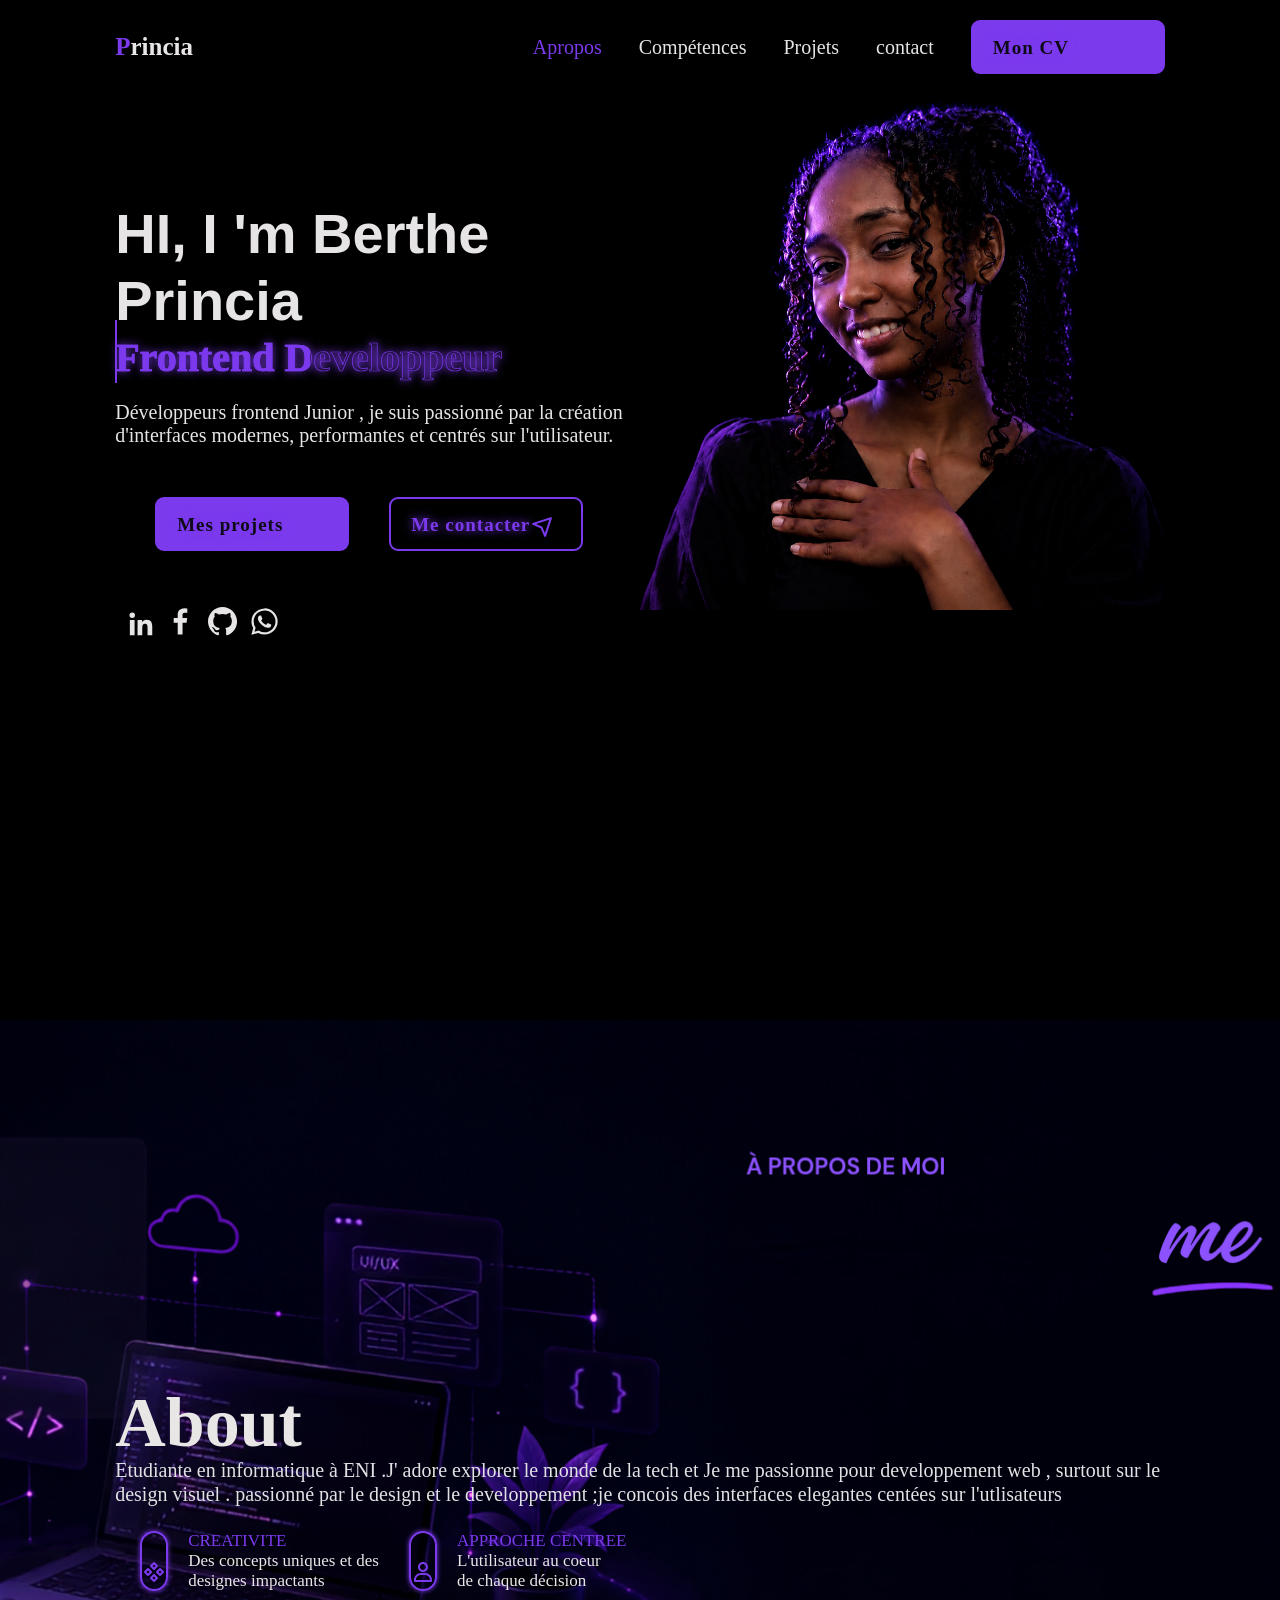
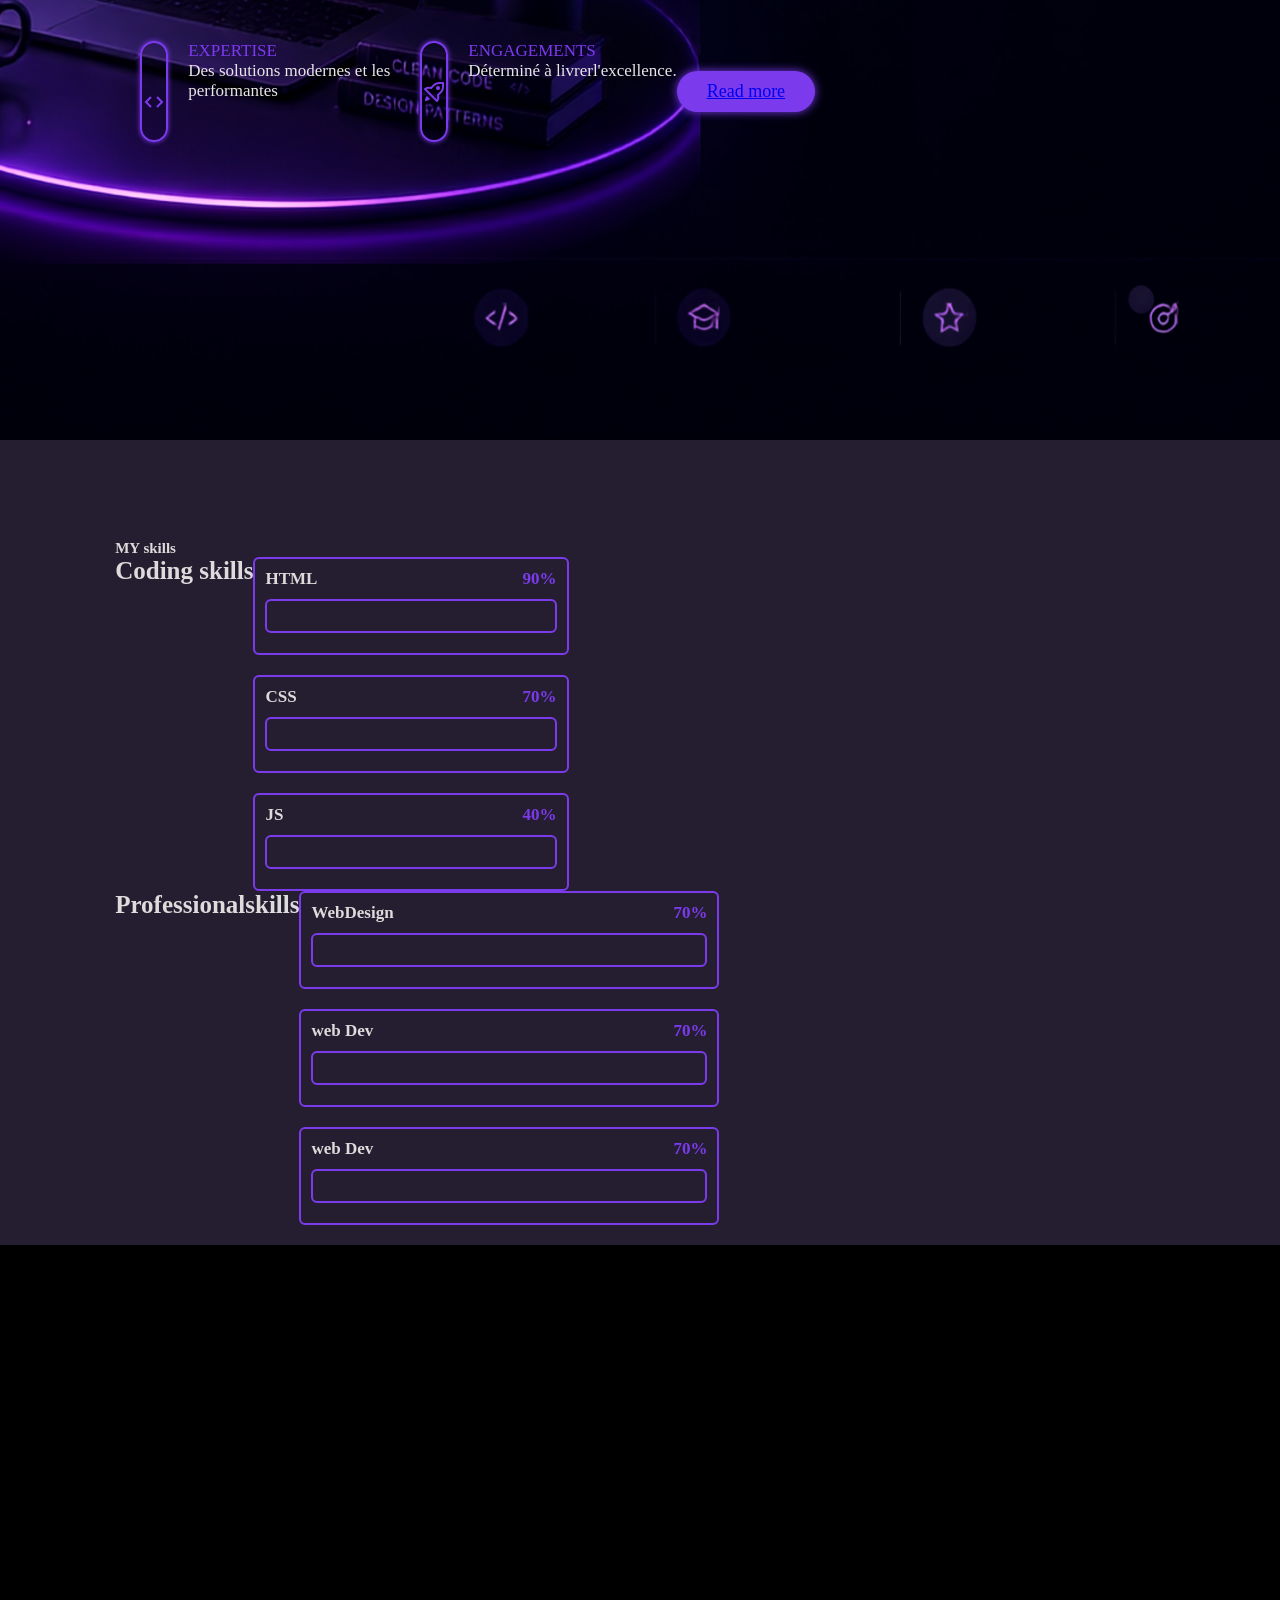
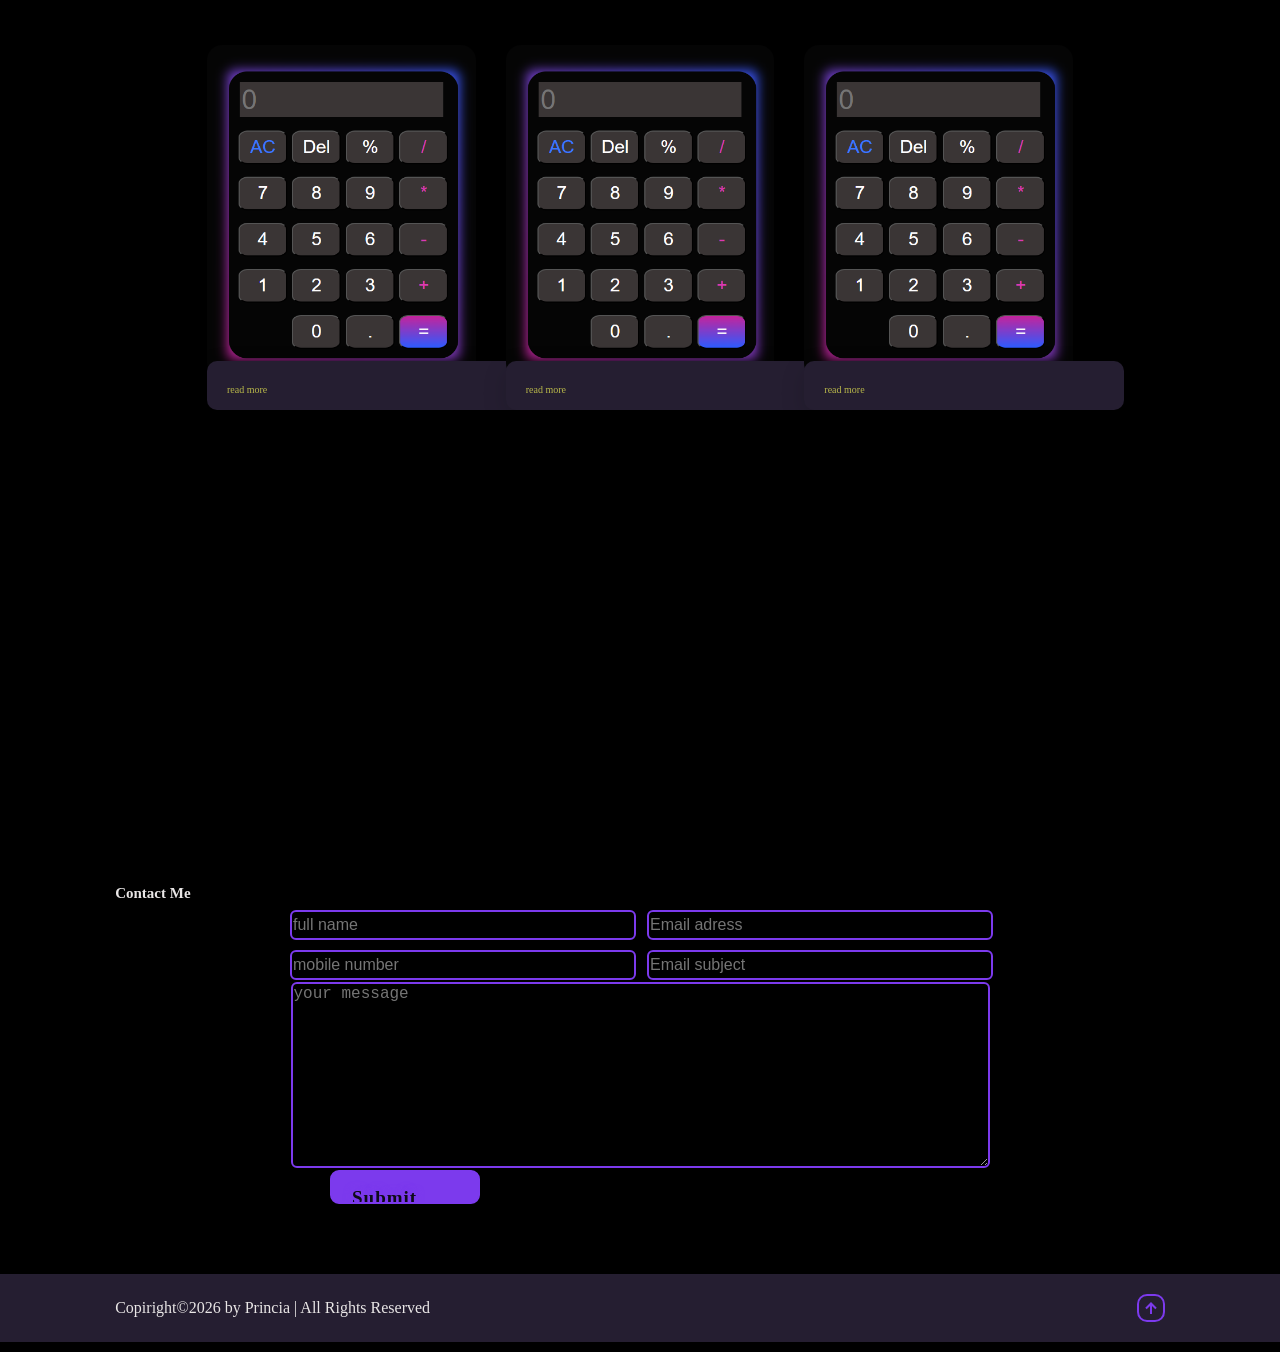
==== index.html @ c492329c "feat: ajout du responsive" ====
<!DOCTYPE html>
<html lang="en">
<head>
    <meta charset="UTF-8">
    <meta name="viewport" content="width=device-width, initial-scale=1.0">
    <link rel="preconnect" href="https://fonts.googleapis.com">
    <link rel="preconnect" href="https://fonts.gstatic.com" crossorigin>
    <link href="https://fonts.googleapis.com/css2?family=Great+Vibes&display=swap" rel="stylesheet">
    <link rel="stylesheet" href="./css/style.css">
    <link rel="stylesheet" href="./css/responsive.css">
    <link rel="stylesheet" href="./css/animations.css">
    <link rel="stylesheet" href=" https://cdn.boxicons.com/3.0.8/svg/<PACK_NAME>/<ICON_NAME_WITH_PREFIX_BX>.svg">
 
    <title>Document</title>
</head>
<body>
   
    <!--header -->
    <header class="header">
       
        <label class="logo"> <span>P</span>rincia </label>
        
        <input type="checkbox" id="menu">
     
        <label for="menu" class="burger">&#9776</label>    
         
    
        <nav class="navbar" >
            <a href="#propos"  class="active">Apropos</a>
            <a href="#competences" > Compétences</a>
            <a href="#projets" >Projets</a>
            <a href="#contact" >contact</a>
             
            <div class="btn-box">
                <a href="#" class="btn" id="boutton"> 
                    
                    <!-- <svg id="icon2"  xmlns="http://www.w3.org/2000/svg" width="24" height="24"  
                 fill="transparent" viewBox="0 0 24 24" >
                Boxicons v3.0.8 https://boxicons.com | License  https://docs.boxicons.com/free-->
                <!-- <path d="M11 3v7H7l5 6 5-6h-4V3z"></path><path d="M19 19H5v-7H3v7c0 1.1.9 2 2 2h14c1.1 0 2-.9 2-2v-7h-2z"></path>
                </svg> --> 
                
                Mon CV</a> 
            </div> 
             

        </nav>
    </header>

    <main>

        <!-- section home -->
        <section class="home" id="home">
            <div class="home-content">
                <h1>HI, I 'm<span> Berthe Princia</span></h1>
                <div class="text-animate">
                    <h3>Frontend Developpeur </h3>
                </div>
                    
                 <!-- Je veux créer des expériences exceptionnels. -->
                  <p>Développeurs frontend Junior , je suis passionné par la création d'interfaces modernes,
                    performantes et centrés sur l'utilisateur.
                </p>
            

                <div class="btn-box">
                    <a href="#" class="btn"> Mes projets 
                        <svg class="icon2" xmlns="http://www.w3.org/2000/svg" width="24" height="24"  
                        fill="#7c3aed" viewBox="0 0 24 24" >
                        <!--Boxicons v3.0.8 https://boxicons.com | License  https://docs.boxicons.com/free-->
                        <path d="M6 13h8.09l-3.3 3.29 1.42 1.42 5.7-5.71-5.7-5.71-1.42 1.42 3.3 3.29H6z"></path>
                        </svg>
                    </a>
                    <a href="#" class="btn">Me contacter
                        <svg  class="icon2" xmlns="http://www.w3.org/2000/svg" width="25" height="25"  
                        fill="#7c3aed" viewBox="0 0 24 24" >
                        <!--Boxicons v3.0.8 https://boxicons.com | License  https://docs.boxicons.com/free-->
                        <path d="m2.6 10.42 7.64 3.34 3.34 7.64c.16.37.52.6.92.6h.05a1 1 0 0 0 .9-.69l5.5-17c.12-.36.02-.75-.24-1.01a.98.98 0 0 0-1.01-.24L2.69 8.55c-.4.13-.67.49-.69.9-.02.42.22.8.6.97m15.85-4.86-4.09 12.63-2.44-5.59c-.1-.23-.28-.41-.52-.52L5.81 9.64l12.63-4.09Z"></path>
                        </svg>
                    </a>

                

                 </div>

                     <div class="icon">
                
                    <svg  class="icon1" xmlns="http://www.w3.org/2000/svg" width="30" height="30"  
                    fill=" rgb(230, 228, 228)" viewBox="0 0 24 24" >
                    <!--Boxicons v3.0.8 https://boxicons.com | License  https://docs.boxicons.com/free-->
                    <path d="M4.983 2.821a2.188 2.188 0 1 0 0 4.376 2.188 2.188 0 1 0 0-4.376M9.237 8.855v12.139h3.769v-6.003c0-1.584.298-3.118 2.262-3.118 1.937 0 1.961 1.811 1.961 3.218v5.904H21v-6.657c0-3.27-.704-5.783-4.526-5.783-1.835 0-3.065 1.007-3.568 1.96h-.051v-1.66zm-6.142 0H6.87v12.139H3.095z"/>
                    </svg>     

                    <svg  class="icon1" xmlns="http://www.w3.org/2000/svg" width="35" height="35"  
                    fill=" rgb(230, 228, 228)" viewBox="0 0 24 24" >
                    <!--Boxicons v3.0.8 https://boxicons.com | License  https://docs.boxicons.com/free-->
                    <path d="M13.397 20.997v-8.196h2.765l.411-3.209h-3.176V7.548c0-.926.258-1.56 1.587-1.56h1.684V3.127A22 22 0 0 0 14.201 3c-2.444 0-4.122 1.492-4.122 4.231v2.355H7.332v3.209h2.753v8.202z"/>
                    </svg>

                    <svg class="icon1" xmlns="http://www.w3.org/2000/svg" width="35" height="35"  
                    fill=" rgb(230, 228, 228)" viewBox="0 0 24 24" >
                    <!--Boxicons v3.0.8 https://boxicons.com | License  https://docs.boxicons.com/free-->
                    <path fill-rule="evenodd" d="M12.026 2c-5.509 0-9.974 4.465-9.974 9.974 0 4.406 2.857 8.145 6.821 9.465.499.09.679-.217.679-.481 0-.237-.008-.865-.011-1.696-2.775.602-3.361-1.338-3.361-1.338-.452-1.152-1.107-1.459-1.107-1.459-.905-.619.069-.605.069-.605 1.002.07 1.527 1.028 1.527 1.028.89 1.524 2.336 1.084 2.902.829.091-.645.351-1.085.635-1.334-2.214-.251-4.542-1.107-4.542-4.93 0-1.087.389-1.979 1.024-2.675-.101-.253-.446-1.268.099-2.64 0 0 .837-.269 2.742 1.021a9.6 9.6 0 0 1 2.496-.336 9.6 9.6 0 0 1 2.496.336c1.906-1.291 2.742-1.021 2.742-1.021.545 1.372.203 2.387.099 2.64.64.696 1.024 1.587 1.024 2.675 0 3.833-2.33 4.675-4.552 4.922.355.308.675.916.675 1.846 0 1.334-.012 2.41-.012 2.737 0 .267.178.577.687.479C19.146 20.115 22 16.379 22 11.974 22 6.465 17.535 2 12.026 2" clip-rule="evenodd"/>
                    </svg>
           
                    <svg class="icon1" xmlns="http://www.w3.org/2000/svg" width="35" height="35"  
                    fill=" rgb(230, 228, 228)" viewBox="0 0 24 24" >
                    <!--Boxicons v3.0.8 https://boxicons.com | License  https://docs.boxicons.com/free-->
                    <path fill-rule="evenodd" d="M18.403 5.633A8.92 8.92 0 0 0 12.053 3c-4.948 0-8.976 4.027-8.978 8.977 0 1.582.413 3.126 1.198 4.488L3 21.116l4.759-1.249a9 9 0 0 0 4.29 1.093h.004c4.947 0 8.975-4.027 8.977-8.977a8.93 8.93 0 0 0-2.627-6.35m-6.35 13.812h-.003a7.45 7.45 0 0 1-3.798-1.041l-.272-.162-2.824.741.753-2.753-.177-.282a7.45 7.45 0 0 1-1.141-3.971c.002-4.114 3.349-7.461 7.465-7.461a7.41 7.41 0 0 1 5.275 2.188 7.42 7.42 0 0 1 2.183 5.279c-.002 4.114-3.349 7.462-7.461 7.462m4.093-5.589c-.225-.113-1.327-.655-1.533-.73s-.354-.112-.504.112-.58.729-.711.879-.262.168-.486.056-.947-.349-1.804-1.113c-.667-.595-1.117-1.329-1.248-1.554s-.014-.346.099-.458c.101-.1.224-.262.336-.393s.149-.224.224-.374.038-.281-.019-.393c-.056-.113-.505-1.217-.692-1.666-.181-.435-.366-.377-.504-.383a10 10 0 0 0-.429-.008.83.83 0 0 0-.599.28c-.206.225-.785.767-.785 1.871s.804 2.171.916 2.321 1.582 2.415 3.832 3.387c.536.231.954.369 1.279.473.537.171 1.026.146 1.413.089.431-.064 1.327-.542 1.514-1.066s.187-.973.131-1.067-.207-.151-.43-.263" clip-rule="evenodd"/>
                    </svg>
                </div>
            </div>
                   

            </div>

            <!-- <div class="stats">
                <div>10+ <span>Projets</span></div> 
                 <div>10+ <span>Clients</span></div>
                 <div>1+ <span>Années</span></div>
                 <div>100% <span>Satisfaction</span></div>       
            </div> -->
            
            <div id="info" >
                <div class="tout">
                    <div class="ercv"></div>
                    <div class="prop">
                        <img  class="hero-image" src="./assets/images/Capture d’écran 2026-07-17 153254.png" alt="">
                    </div>
                    
                </div>
                <div class="ligne"> </div>
                


            </div>

        </div>
           

        
        
        </section >

        <section class="about" id="about">

            <div  class="about-img" >

                <!-- <img  class="about-img1"     src="./assets/images/1785207456688.png" alt=""> -->
            </div>

            <div class="about-content"> 
                <h3>About </h3>
                <p  id="para">Etudiante en informatique  à ENI .J' adore explorer le monde de la tech et
                    Je me passionne pour developpement web , surtout sur le design visuel . passionné par le design
                et le developpement ;je concois des interfaces elegantes centées sur l'utlisateurs</p>
                 
                 
            <div class="about-box">
                <div class="about1"> 
                    <div class=" about-card">
                        
                        <i  id="Icon" class="bx bx-diamonds" style="color:#7c3aed;" ></i>
                        <svg  xmlns="http://www.w3.org/2000/svg" width="24" height="24"  
fill="#7c3aed" viewBox="0 0 24 24" >
<!--Boxicons v3.0.8 https://boxicons.com | License  https://docs.boxicons.com/free -->
<path d="m15.71 5.29-3-3a.996.996 0 0 0-1.41 0l-3 3a.996.996 0 0 0 0 1.41l3 3c.2.2.45.29.71.29s.51-.1.71-.29l3-3a.996.996 0 0 0 0-1.41ZM12 7.58l-1.59-1.59L12 4.4l1.59 1.59zm-.71 6.71-3 3a.996.996 0 0 0 0 1.41l3 3c.2.2.45.29.71.29s.51-.1.71-.29l3-3a.996.996 0 0 0 0-1.41l-3-3a.996.996 0 0 0-1.41 0ZM13.58 18l-1.59 1.59L10.4 18l1.59-1.59zm5.13-9.71a.996.996 0 0 0-1.41 0l-3 3a.996.996 0 0 0 0 1.41l3 3c.2.2.45.29.71.29s.51-.1.71-.29l3-3a.996.996 0 0 0 0-1.41l-3-3ZM18 13.58l-1.59-1.59L18 10.4l1.59 1.59zM6 16c.26 0 .51-.1.71-.29l3-3a.996.996 0 0 0 0-1.41l-3-3a.996.996 0 0 0-1.41 0l-3 3a.996.996 0 0 0 0 1.41l3 3c.2.2.45.29.71.29Zm0-5.59L7.59 12 6 13.59 4.41 12z"></path>
</svg>
                      
                    </div> 
                    
                    <div class="paragraphe"> 
                         <span>CREATIVITE </span>
                    <p>Des concepts uniques et des <br>designes impactants</p>

                    </div>
                   
                </div>
                

                 <div class="about1">
                    <div class=" about-card">
                          <i  id="Icon" class="bx bx-user" style="color:#7c3aed;" ></i>
                        <svg  xmlns="http://www.w3.org/2000/svg" width="24" height="24"  
                        fill="#7c3aed" viewBox="0 0 24 24" >
                        <!--Boxicons v3.0.8 https://boxicons.com | License  https://docs.boxicons.com/free-->
                        <path d="M12 12c2.76 0 5-2.24 5-5s-2.24-5-5-5-5 2.24-5 5 2.24 5 5 5m0-8c1.65 0 3 1.35 3 3s-1.35 3-3 3-3-1.35-3-3 1.35-3 3-3M4 22h16c.55 0 1-.45 1-1v-1c0-3.86-3.14-7-7-7h-4c-3.86 0-7 3.14-7 7v1c0 .55.45 1 1 1m6-7h4c2.76 0 5 2.24 5 5H5c0-2.76 2.24-5 5-5"></path>
                    </svg>
                    </div>

                    <div class="paragraphe"> 
                     <span>APPROCHE CENTREE</span>
                    <p>L'utilisateur au coeur <br> de chaque décision</p>

                   </div>
                </div>
             
            </div>
            

              <div class="about-box">

                <div class=" about1">
                    <div class="about-card">
                        
                        <i id="Icon" class="bx bx-code" style="color:#7c3aed;" ></i>
                        <svg  xmlns="http://www.w3.org/2000/svg" width="24" height="24"  
                        fill="#7c3aed" viewBox="0 0 24 24" >
                        <!--Boxicons v3.0.8 https://boxicons.com | License  https://docs.boxicons.com/free-->
                        <path d="M9.71 16.29 5.41 12l4.3-4.29-1.42-1.42L2.59 12l5.7 5.71zm6 1.42 5.7-5.71-5.7-5.71-1.42 1.42 4.3 4.29-4.3 4.29z"></path>
                        </svg>
                      
                    </div>

                    <div class="paragraphe"> 
                     <span>EXPERTISE</span>
                    <p>Des solutions modernes et les <br> performantes</p>
                    </div> 
                    
                </div>
               
                 <div class=" about1">
                    <div class="about-card">
                        <svg  xmlns="http://www.w3.org/2000/svg" width="24" height="24"  
                        fill="#7c3aed" viewBox="0 0 24 24" >
                        <!--Boxicons v3.0.8 https://boxicons.com | License  https://docs.boxicons.com/free-->
                        <path d="M14.59 6.59c-.78.78-.78 2.05 0 2.83s2.05.78 2.83 0 .78-2.05 0-2.83-2.05-.78-2.83 0M5 16c-2 1-2 5-2 5s3 0 5-2z"></path><path d="M21 2h-3.69c-2.4 0-4.66.94-6.36 2.64L8.69 6.9a8.4 8.4 0 0 0-6.24 1.27c-.25.17-.41.44-.44.73s.08.59.29.81l12 12c.2.2.45.29.71.29s.51-.1.71-.29c1.9-1.9 1.6-5.08 1.38-6.38l2.28-2.28c1.7-1.7 2.64-3.96 2.64-6.36V3c0-.55-.45-1-1-1Zm-1 4.69c0 1.87-.73 3.63-2.05 4.95l-2.66 2.66c-.25.25-.35.61-.26.95.19.79.45 2.78-.17 4.2L4.65 9.24c2.11-.89 3.94-.32 4.03-.29.36.12.76.03 1.02-.24l2.66-2.66A6.96 6.96 0 0 1 17.31 4H20z"></path>
                        </svg> 
                       
                    </div>
                    

                
                    <div class="paragraphe"> 
                     <span>ENGAGEMENTS</span>
                    <p>Déterminé à livrerl'excellence.</p>
                    </div> 

                    <a href="#" class="butn">Read more</a>

                </div>

                
              </div>
               

            <!-- </div>
               
            </div> -->

        </section> 



<!-- 
        <section class="projets" id="projets">
            <h2 class="heading">Projets  </h2>


            <div class="projets-box">
                <div class="projet-card">  
                    <img src="./assets/images/Capture d’écran 2026-07-11 193227.png" alt="">
                    <h3> projets</h3>
                    <p>lhg</p> 
                </div>
                

            

              
                <div class="projet-card">
                     <img src="" alt="">
                <h3> projets</h3>
                <p>lhg</p>


                </div>
               
            

              
                <div class="projet-card">
                     <img src="" alt="">
                <h3> projets</h3>
                <p>lhg</p>
                </div>
                -->

            
            <!-- </div>

        </section> -->

        <section class="skills" id="skills">
            <h2 class="heading">MY <span>skills</span></h2>

            <div class="skills-row">

                <div class="skills-column">
                    <h3 class="title">Coding skills </h3>

                    <div class="skills-box">
                        <div class="skills-content">

                            <div class="progress">
                                <h3>HTML <span>90%</span></h3>
                                <div class="bar"><span></span></div>
                            </div>

                             <div class="progress">
                                <h3>CSS <span>70%</span></h3>
                                <div class="bar"><span></span></div>
                            </div>

                             <div class="progress">
                                <h3>JS <span>40%</span></h3>
                                <div class="bar"><span></span></div>
                            </div>
                        </div>
                </div>

                <div class="skills-column">
                    <h3 class="title">Professional <span> skills</span> </h3>

                    <div class="skills-box">
                        <div class="skills-content">                                          

                            <div class="progress">
                                <h3>WebDesign  <span>70%</span></h3>
                                <div class="bar"><span></span></div>
                            </div>

                             <div class="progress">
                                <h3>web Dev<span>70%</span></h3>
                                <div class="bar"><span></span></div>
                            </div>

                            <div class="progress">
                                <h3>web Dev<span>70%</span></h3>
                                <div class="bar"><span></span></div>
                            </div>
                             

                        </div> 

                    </div>
                </div>

            </div>

        </section>

        <section class="projets">
            <div class="container">
                <div class="card__container">
                    <article class="card__article">
                        <img src="assets/images/Capture d’écran 2026-07-11 193227.png" alt="" class="card__img">

                        <div class="card__data">
                            <span class="card__description"></span>
                                <h2 class="card__title"></h2>
                                <a href="#" class="card__button">read more</a>
                            

                        </div>
                    </article>
                     <article class="card__article">
                        <img src="assets/images/Capture d’écran 2026-07-11 193227.png" alt="" class="card__img">

                        <div class="card__data">
                            <span class="card__description"> </span>
                                <h2 class="card__title"></h2>
                                <a href="#" class="card__button">read more</a>
                           

                        </div>
                    </article>

                     <article class="card__article">
                        <img src="assets/images/Capture d’écran 2026-07-11 193227.png" alt="" class="card__img">

                        <div class="card__data">
                            <span class="card__description"> </span>
                                <h2 class="card__title"></h2>
                                <a href="#" class="card__button">read more</a>
                           

                        </div>
                    </article>
                </div>
            </div>  





        </section>

        <section class="contact" id="contact">
            <h2 class="heading">Contact <span>Me</span> </h2>
            <form action="#">
                <div class="input-box">

                    <div class="input-field">
                        <input type="text" placeholder="full name" required>
                        <span class="focus"></span>

                    </div>

                
                    <div class="input-field">
                         <label for="">
                            <input type="text" placeholder="Email adress" required>
                        <span class="focus"></span>

                         </label>
                        
                    </div>

                </div>

                <div class="input-box">

                    <div class="input-field">
                        <label for="">
                        <input type="number" placeholder="mobile number" required>
                        <span class="focus"></span>
                        </label>
                        

                    </div>

                

                   <div class="input-field">
                        <label for="">
                        <input type="text" placeholder="Email subject" required>
                        <span class="focus"></span>

                        </label>
                       
                    </div>

                </div>

                <div class="textarea-field">
                    <label for="">
                    <textarea name="" id="" cols="30"  rows="10" placeholder="your message" required></textarea>
                    <span class="focus"></span>
                    </label>
                   
                </div>

                <div class="btn-box">
                    <button class="btn">Submit</button>

                </div>
                
            </form>

        </section>

    </main>

    <footer class="footer">

        <div class="footer-text">
            <!-- <p class="copyright"> -->
            <p> Copiright&copy;2026 by Princia | All Rights Reserved</p>
        <!-- </p> -->
        </div>

        <div class="footer-iconTop">
           <a href="#">
            <svg class="icon4" xmlns="http://www.w3.org/2000/svg" width="24" height="24"  
            fill="#7c3aed" viewBox="0 0 24 24" >
            <!--Boxicons v3.0.8 https://boxicons.com | License  https://docs.boxicons.com/free-->
            <path d="M13 18V9.91l3.29 3.3 1.42-1.42L12 6.09l-5.71 5.7 1.42 1.42L11 9.91V18z"></path>
            </svg>
           </a> 
        </div>
        
    </footer>




</body>
</html>
---- css/style.css ----
*{
    padding: 0;
    margin: 0;
    /* sans la largeur / hauteur ne s'applique qu' au contenu */
    /* box-sizing: border-box; */
    /* défilement animé en douceur */
    /* scroll-behavior: smooth; */

}


html{
    font-size: 62.5%;
    /* si le contenu dépasse du conteneur elle le coupe */
    /* overflow: hidden; */
}

body{
    margin: 0;
       /* width: 100vh; */
    height: 100vh;
    background:#000000;
    color: rgb(233, 230, 230);
    scroll-behavior: smooth;
    box-sizing: border-box;
       
}

/* barre de navigation*/
.header{
    position: fixed;
    top: 0;
    left: 0;
    width: 100%;
    padding: 2rem 9%;
    font-family: "inter";
    background: transparent;
    backdrop-filter: blur(15px); 
    display: flex;
    justify-content: space-between;
    box-sizing: border-box;
    align-items: center;
    z-index: 100;
}

.logo{
    font-size:  2.5rem;
    color: rgb(233, 230, 230);
    font-weight: 600;
    text-decoration: none;
}

 .logo span{
    color: #7c3aed;
    /* font-size: 600; */
}

.navbar{
    position: static;
    display: inline-flex;
    gap: 2px;
    align-items: center;
   
}


.navbar a{
    /* position: fixed; */
    /* top: 0; 
     right: 0; */
      width: 100%;
    color: rgb(230, 228, 228);
    font-weight: 100;
    font-size: 20px;
    margin-left: 3.5rem;
    text-decoration: none;
  
}

.navbar a:hover,
.navbar a.active{
    color: #7c3aed;
}

/* active{
    left:0;
    Transition-delay:0s;
} */

/* .navbar a:hover{
            background: transparent;
            color: #1a5276;
            border-left-color: #2980b9;
             border-bottom: 2px solid #7c3aed ;
        } */

/* .navbar a:hover {
     background: rgba(243, 156, 18, 0.2);
     border-left-color: #f39c12;
} */

/* .navbar a:hover{
    color: #7c3aed ;
 padding-bottom: 2px;
    border-bottom: 2px solid #7c3aed ;

} */



#menu,.burger{
    display:none ;
    
}

.burger{
    display: none;
}

.btn{
    border: none;
    padding: 15px 20px;
    margin-left: 40px;
    background: #7c3aed;
    border-radius: .8rem;
    border: .2rem solid #7c3aed;
    text-shadow: 0 0 10px #7c3aed;
}


.btn:hover{
    transform: translate(-2px);
}

/* hero-section */

section{
    min-height: 100vh;
    padding:10rem 9% 2rem ;

}

.home{
    display:flex;
    align-content: center;
    padding: 0 10;
    

}

.home-content{
    max-width: 50%;
    margin-top: 10rem;
   color: rgb(230, 228, 228);
    /* text-align: center; */
}

.home-content h1{
    font-size: 5.6rem;
    font-weight: 700;
    line-height: 1.2;
    font-family: "space Grotrsek",sans-serif;
}

 .text-content .text-animate{
    position: relative;
    width: 32.5rem;


}

.home-content .text-animate h3{
    font-size:  4rem;
    font-weight: 700;
    color: transparent;
     text-shadow: 0 0 10px #7c3aed;
     font-family: "inter";
     /* lettre en contour */
    -webkit-text-stroke: .7px #7c3aed;
    background-image: linear-gradient(#7c3aed, #7c3aed);
    background-repeat: no-repeat;
    /* remplissage coloré au lieu d'un fond */
    -webkit-background-clip: text;
    /* point du départ du dégradé à l' intérieur du text */
    background-position:  -33rem 0 ;
    animation: homeBgText 6s linear infinite ;
    animation-delay: 2s;

}

.home-content .text-animate h3::before{
    content: ''; 
    position: absolute;
    top:0 ;
    left: 0;
    width: 0;
    height: 100%;
    margin-top: 25%;
    margin-left:9% ;
    height: 7%;
    border-right: 2px solid #7c3aed;
    z-index: -1;
    animation: CursorText 6s linear infinite ;
    animation-delay: 3s;

}




.home-content p{
    font-size: 2rem;
    margin: 2rem 0 5rem;
      font-family: "inter";
    /* font-size:  2rem; */

}

.btn-box{
    position: relative;
    display: flex;
    /* justify-content: space-between; */
    /* width: rem;
    height: 4rem; */
    text-align: center;

}

.btn-box .btn{
    position: relative;
    display: inline-flex;
    /* justify-content: center; */
    /* justify-content: space-between;  */
    /* align-items: center; */
    width: 15rem;
    height: 2rem;
    background: #7c3aed ;
    text-shadow: 0 0 10px #7c3aed;
    border-radius: .9rem;
    border: .2rem solid #7c3aed  ;
    font-size: 1.9rem;
    text-decoration: none;
    font-weight: 600;
    font-family: "inter";
    letter-spacing: .1rem;
    color: #0e0b18 ;
    z-index: 1;
    overflow: hidden;
    transition: .5s;
}

.btn-box .btn:nth-child(2){
    background: transparent;
    color:#7c3aed ;
}


.btn-box .btn:nth-child(2):hover{
    color: #0e0b18;

}



.btn-box .btn:nth-child(2)::before{
    background: #7c3aed ;

}

.btn-box .btn::before{
    content: '';
    position: absolute;
    top: 0;
    left: 0;
    width: 0;
    height: 100%;
    background: #0e0b18;
    z-index: -1;
    transition: .5s;

}

.btn-box .btn:hover::before{
width: 100%;

}

.btn-box .btn:hover{
    color: #7c3aed ;
}

.icon{
    display: flex;
    gap: 7px;
    align-items: end;
    margin-top: 10%;
    margin-left: 2%;
    /* transition: 2s;
    */
}

/* .icon1{
    color: #dedce0;
} */

.icon1:hover{
    fill: #7c3aed ;
}




#icon-contact{
    align-items: end;
}


/* .stats {
    background: #7c3aed;
    display: flex;
    border-radius: 30%;
    padding: 10%;
} */

img{
    position: relative;
    top: 0;
    /* bottom: 0; */
    right: 0;
    
    width: 100%;
    /* background: black;  */
    /* border: 2px solid red; */
    /* height: 90%; */
    display: flex;
    justify-content: flex-end;
    align-items: top ;
     max-width:100% ;
   /* padding-top: 0%; */
    height: 98%;
    /* margin-bottom: 0rem; */
    margin-top: 0rem;
    
}
img:hover{
    background: #b9b84a;
}


/* A PROPOS */

.about{
    /* display: flex;
    justify-content: center;
    align-items: center; */
    display: flex;
    justify-content: center;
    align-items: center;
    background-image: url(../assets/images/IMG_20260728_140224.png);
    /* max-height: 50vh; */
    /* padding: 12rem 15%; */
    background-position:top center ;
    background-size: cover;
    background-repeat: no-repeat;
    /* flex-direction: row; */
    /* text-align: left; */
    /* height: 50%; */
   
}

.about-content{
    flex: 1;
    /* display: inline-flex;
    justify-content: column;
    gap:1.5; */
    

}

.about-content h3{
    font-size: 8rem;
    font-weight: 700;
    margin-top: 1.5rem;
    line-height: 1;
    font-size: 7rem;
    text-align: left;
}

/* .about-img{
    order: 2;
} */

/* .about-img .about-img1{
 display: inline-flex;
    align-self: flex-start;
    align-items: flex-start; 
     position: absolute;
    bottom: 0; 
   
     width: 58vw;
    height: 28vw;
    margin-bottom: 1rem;
    border-radius: 50%;
    box-shadow: 0 0 25px  #7c3aed ;
    transition: 0.3s ease-in-out;
} */

/* .about-img .about-img1:hover{
    box-shadow: 0 0 25px #7c3aed    ,
                0 0 50px #7c3aed ,
                0 0 100px #7c3aed ;
} */


 #para{
    font-size:2rem  ;
    font-weight: 500;
    line-height: 1.2;
    color: rgb(224, 226, 228);


}

.about-content   span{
    color: #7c3aed;
}

.about-content .butn{
    margin: 3rem 0;
    display: inline-block;
    padding: 1rem 3rem;
    background-color: #7c3aed;
    font-size: 1.8rem;
    border-radius: 3rem;
    box-shadow: 0 0 10px #7c3aed;

}

::-webkit-scrollbar{
    width: 20px;

}

::-webkit-scrollbar-thumb{
    background-color: #7c3aed;

}


/* 
::-webkit-scrollbar-track{
    background-color: #000000;
} */




/* .projets{
    background-color: #423e49;
      display: flex;
    justify-content: center;
    align-items: center;
    gap:4rem ;
    background: #000000;
    max-height: 50vh;
    padding: 12rem 15%;
} */

.about-box{
    /* display: grid;
    grid-template-columns: repeat(aut-fit, minmax(350px,1fr)); */
    display:inline-flex ;
    /* gap: 2px; */
    margin: 2.5rem;
    /* place-items: center; */
    gap: 3rem;
    /* row-gap: 5rem; */
}

.about-card{
    display: flex;
    flex-direction: column;
    align-items: center;
    justify-content: center;
    text-align: center;
    
    /* background-color: #121016; */
    border: 2px solid #7c3aed;
    border-radius: 20em;
    gap: 2rem;
    /* padding: 2rem 2rem; */
    /* overflow: hidden; */
    cursor: pointer;
    box-shadow: 0 0 5px #7c3aed;
    transition: 0.3s ease;

}

.about1{
    display: inline-flex;
}

.paragraphe{
    display: inline-block;
    gap: 2rem;
    margin-left: 20px;
     
     font-size: 17px;
}

#Icon{
    color: #7c3aed;
    width: 10%;
    height: 2%;
    border-radius: 20px;
}


.about-card:hover{
 /* box-shadow: 0 0 25px #7c3aed; */
            /* 0 0 50px #7c3aed ; */
transform: scale(1.05);
}

.projets-card img{
    max-width: 300px;
}




/* Compétences */

.projets{
    background-color: #423e49;
      display: flex;
    justify-content: center;
    align-items: center;
    gap:4rem ;
    background: #000000;
    max-height: 50vh;
    padding: 12rem 15%;
}

.projets-box{
    /* display: grid;
    grid-template-columns: repeat(aut-fit, minmax(350px,1fr)); */
    display: flex;
    /* gap: 2px; */

    place-items: center;
    gap: 3rem;
    row-gap: 5rem;
}

.projet-card{
    display: flex;
    flex-direction: column;
    align-items: center;
    justify-content: center;
    text-align: center;
    background-color: #121016;
    border: 2px solid #7c3aed;
    border-radius: 3rem;
    gap: 2rem;
    padding: 5rem 2rem;
    overflow: hidden;
    cursor: pointer;
    box-shadow: 0 0 5px #7c3aed;
    transition: 0.3s ease;

}

.projet-card:hover{
 /* box-shadow: 0 0 25px #7c3aed; */
            /* 0 0 50px #7c3aed ; */
transform: scale(1.05);
}

/* .projets-card img{
    max-width: 3px;
} */

/* MY SKILLS */
.skills{
   color:rgb(221, 219, 219); 
   min-height:  auto;
  
   /* padding-bottom: 7rem; */
   background: #251e31;



}

.skills .skills-row{
    display: block ;

    /* gap: 7rem; */
    /* margin: 2rem; */
  
     /* flex-wrap: nowrap; */
    /* flex-direction: row; */
    /* align-content: center;
    justify-content: center; */
    

}   

.skills-row .skills-column{
    /* flex: 1 1 40rem; */
    display: inline-flex ;
    flex-wrap: wrap;
    flex-direction: row;
    /* align-content: center; */
    /* justify-content: center; */

}

.skills-column.skills-box{
    display: flex;
    gap: 1;
      flex-wrap:nowrap ;
      flex-direction: row;
}


.skills-column .title{
    font-size: 2.5rem;
    margin: 0 0 1.5rem;
    display: flex;
}

.skills-content{
    /* position: relative; */
    display: flex;
    gap: 2rem;
    flex-wrap:wrap;
     /* border: .2rem solid #7c3aed;  */
     border-radius: .6rem;
    padding: .5rem 1.5 rem;
    /* z-index: 1; */
    /* overflow: hidden; */
    
}  

/* .skills-box .skills-content::before{
    content: '';
    position: absolute;
    top: 0;
    width: 0;
    height: 100%;
    background: #322442;
    z-index: -1;
    transition: .5s;
} */

/* .skills-box .skills-content:hover{
    transform: translateY(-7rem);
} */
/* span{
    color: #7c3aed;
} */

.skills-content .progress{
    padding: 1rem 10px;
     position: relative;
    border: .2rem solid #7c3aed;
    border-radius: .6rem;
    width: 100%;
    /* padding: .5rem 1.5 rem; */
    /* margin: 1rem ; */
    z-index: 1;
    overflow: hidden;

}

.skills-content .progress h3{
    font-size: 1.7rem;
    display: flex;
    justify-content: space-between;
}

.skills-content .progress h3 span{
    color: #7c3aed;
}

.skills-content .progress .bar{
    height: 2rem;
    border-radius: .6rem;
    border: .2rem solid #7c3aed;
    padding: .5rem;
    margin: 1rem 0;
    
    
}

.skills-content .progress .bar span{
    display: block;
    height: 40vh;
    border-radius: .3rem;
    background: transparent;
}


/* 
pour hover des span */
/* html */
.skills-column:nth-child(1) .skills-content .progress:nth-child(1) .bar span{
    width: 90%;
   

}

.skills-column:nth-child(1) .skills-content .progress:nth-child(1) .bar span::before{
     content: '';
    position: absolute;
    top: 45px;
    width: 0;
    height: 2.5rem;
    background: #7c3aed;
    z-index:-1;
    transition: .9s;
}

.skills-column:nth-child(1) .skills-content .progress:nth-child(1) .bar span:hover::before{
    width: 90%;
}





/* CSS */

.skills-column:nth-child(1) .skills-content .progress:nth-child(2) .bar span{
    width: 70%;
    

}

.skills-column:nth-child(1) .skills-content .progress:nth-child(2) .bar span::before{
     content: '';
    position: absolute;
    top: 45px;
    width: 0;
    height: 2.5rem;
    background: #7c3aed;
    z-index:-1;
    transition: .9s;
}

.skills-column:nth-child(1) .skills-content .progress:nth-child(2) .bar span:hover::before{
    width: 70%;
}

/* JS */

.skills-column:nth-child(1) .skills-content .progress:nth-child(3) .bar span{
    width: 40%;
    

}

.skills-column:nth-child(1) .skills-content .progress:nth-child(3) .bar span::before{
     content: '';
    position: absolute;
    top: 45px;
    width: 0;
    height: 2.5rem;
    background: #7c3aed;
    z-index:-1;
    transition: .9s;
}

.skills-column:nth-child(1) .skills-content .progress:nth-child(3) .bar span:hover::before{
    width: 40%;
}


/* web design  */
.skills-column:nth-child(2) .skills-content .progress:nth-child(1) .bar span{
    width: 70%;
    
}

.skills-column:nth-child(2) .skills-content .progress:nth-child(1) .bar span::before{
     content: '';
    position: absolute;
    top: 45px;
    width: 0;
    height: 2.5rem;
    background: #7c3aed;
    z-index:-1;
    transition: .9s;
}

.skills-column:nth-child(2) .skills-content .progress:nth-child(1) .bar span:hover::before{
    width: 70%;
}

/* web developpement */

.skills-column:nth-child(2) .skills-content .progress:nth-child(2) .bar span{
    width: 40%;
    

}

.skills-column:nth-child(2) .skills-content .progress:nth-child(2) .bar span::before{
     content: '';
    position: absolute;
    top: 45px;
    width: 0;
    height: 2.5rem;
    background: #7c3aed;
    z-index:-1;
    transition: .9s;
}

.skills-column:nth-child(2) .skills-content .progress:nth-child(2) .bar span:hover::before{
    width: 40%;
}



/* projets */
.container{
    display: grid;
    place-items: center;
    margin-inline:1.5rem ;
    padding-block: 5rem;

}

.card__container{
    /* display: grid;


    row-gap: 3.5rem; */

    display: flex;
    gap: 3rem;
}

.card__article{
    position: relative;
    /* overflow: hidden; */

}
.card__img{
    width:328px;
    border-radius: 1.5rem;
}

.card__data{
    width: 280px;
    background-color: #251e31;
    padding: 1.5rem 2rem;
    box-shadow: 0 8px 24px hsl(0,0%, 0%,.15);
    border-radius: 1rem;
    position: absolute;
    bottom: -2rem;
    left: 0;
    right: 0;
    margin-inline:auto ;
    /* opacity: 0; */
    transition: opacity 1s 1s;
}

.card__dascription{
    display: block;
    /* font-size: 400; */
    margin-bottom: .25rem;
}

.card__title{
    /* font-size: 500; */
    font-weight: 500;
    color: #dedce0;
    margin-bottom: .75rem;
}

.card__button{
    text-decoration: none;
    /* font-size: ; */
    font-weight: 500;
    color: #b9b84a;
}

.card__button:hover{
    text-decoration: underline;
}

.card__article:hover.card__data{
    animation: show-data 1s forwards;
    opacity: 1;
    transition: opacity  .3s;
}


.card__article:hover{ 
    animation:remove-overflow 2s  forwards;
}


.card__article:not(:hover){
    animation:show-overflow 2s  forwards;
}

.card__article:not(:hover) .card__data{
    animation:remove-overflow 2s  forwards;
}



.contact{
    min-height: auto;
    padding-bottom: 7rem;

}

.contact form{
    max-width: 70rem;
    margin: 0 auto;
    text-align: center;
}

 .contact form .input-box{
    position: relative;
    display: flex;
    justify-content: space-between;
    flex-wrap: wrap;
    /* margin: 3%; */
 }

.contact form .input-box .input-field{
    position: relative;
    width: 49%;
    margin: .8rem 0 ;
}


.contact form .input-box .input-field input,
.contact form .textarea-field textarea{
    width: 99%;
    height: 100%;
 
        padding: .1rem;
        font-size: 1.6rem;
        color: #dedce0;
        background: transparent;
        border-radius: .6rem;
        border: .2rem solid #7c3aed;                                         


}

/* .input-box{
   padding: .8rem;
   margin: 3rem;

} */


.footer{
    display: flex;
    justify-content: space-between;
    align-items: center;
    flex-wrap: wrap;
    padding: 2rem 9%;
    background-color: #251e31;

}


.footer-text p{
    font-size: 1.6rem;
}

.footer-iconTop a{
    position: relative;
    display: inline-flex;
    justify-content: center;
    align-items: center;
    /* padding: .2rem; */
    background: transparent;
    border: .2rem solid #7c3aed;
    border-radius: 10px;
    text-shadow: 0 0 10px #7c3aed;
     z-index:1;
     overflow: hidden;
}

/* .footer-iconTop a::before{
    content: '';
    position: absolute;
    top: 0;
    left: 0;
    width: 0;
    height: 2.5rem;
    background: #7c3aed;
    z-index:-1;
    transition: .9s;
}


.footer-iconTop a:hover::before{
    width: 100%;
    /* background-color: transparent; */
    /* fill: #251e31;
}

.footer-iconTop a .icon4{
    font-size: 2.4rem;
    color: #b9b84a;
    transition: 2s;
}

.footer-iconTop a:hover .icon4{
    color: transparent;
} */ 


/* .footer .social-icons{
    text-align: center;
}

.footer ul{
     text-align: center;
     font-size: 1.8rem;

}

.footer ul li{
    display: inline-block;
    margin-left: 20px;
} */
---- css/responsive.css ----
@media(max-width:768px){
    .burger{
      display: block;
      color: white;
      cursor: pointer;
      font-size: 3rem;  
      position: absolute;
      top: 0;
      right: 0;
      margin-right: 20px;
    }

    /* .header.burger ::before{
        position: absolute;
        content: "burger";
        font-family: "Matérial Icon";

    } */
    
    .logo{
        position: absolute;
      top: 0;
      left: 0;
      margin: 10px;
    }

    /* .burger::before{
        font-family: "Material Icons";
    } */

    /* .header .navbar{
         background:white;
        backdrop-filter: blur(15px);
        
    } */

  

    .navbar {
        /* position: fixed;
        /* top: 100%; */
        /* left: 0;  */
        /* right: 0; */
        width: 100%;
        flex-direction: column;
        padding: 30px;
        /* align-items: center;
        gap:1rem;  */
        max-height: 0;
        overflow: hidden;
        transition: 0.25s;
         /* max-height: 0;
        padding: 0;  */
        display: none;
        /* backdrop-filter: blur(24px);
        transition: 2s; */
     
    }

    .navbar .item{
         display: block;
         width: 100%;
         padding: 15px;
         border-radius: 0;
         border-top: 0.5mm solid #7c3aed  ;
         /* border-width: 0.5 solid #7c3aed; */
 /* background: rgb(206, 148, 42); */
    }
    


    #menu:checked ~.navbar{
        display: flex;
        background: transparent;
        max-height: 500px;
    }

    /* #menu:checked ~.burger{
        content: "close";
    } */

    /* #menu:checked ~.navbar::before{
        top:0 ;
        transform: rotate(45deg);
    }

    #menu:checked ~.navbar::after{
        top:0 ;
        transform: rotate(-45deg);
    } */


    .home-content{
    max-width: 50%;
    margin-top: 0;
    z-index: 1;
    /* padding-top: 0; */
   
    /* text-align: center; */
}

    img{
    top: 0;
    right: 0;
    z-index: -1;
     /* width: 80%; */
      margin-top: -190px;
     filter: blur(.1px);
      display: inline-flex;
    /* align-self: flex-start;
    align-items: flex-start;  */
     /* position: absolute; */
    /* bottom: 0;  */
   
     width: 50vw;
    height: 40vw;
    /* margin-bottom: 1rem; */
    border-radius: 50%;
    box-shadow: 0 0 25px  #7c3aed ;
    transition: 0.3s ease-in-out;



   } 

   .home-content h1{
    font-size: 4rem;
    font-weight: 700;
    line-height: 1.3;
    font-family: Arial, Helvetica, sans-serif;
}

.home-content .text-animate h3{
    font-size:  5rem;
    font-weight: 700;
    color: #7c3aed ;
     font-family: Arial, Helvetica, sans-serif;
    /* -webkit-text-stroke: .7px transparent; */

}



.btn-box .btn{
    /* display: flex;
    gap: 1px;

    align-items: flex-start ; */
     position: relative;
    display: inline-flex;
    /* justify-content: center; */
    justify-content: space-between; 
    /* align-items: center; */
    /* width: 12rem;
    height: 2rem; */
/* width: 98rem;
    height: 3rem; */

}



/* #info{
    display: flex;
    padding: 0;
    flex-direction: column;
    align-items: center;
    text-align: center;
    max-width: 100%;
    height: 700px;
    overflow: hidden;
}

.tout{
    flex-direction: column;
    height: auto;
}

.ligne{
    /* margin-top: 40rem; */
    /* position: absolute;
    top: 0px;
    bottom: -45px;
    left: -40px;
    min-width: 50px;
    min-height: 30px;
    background: #7c3aed;
    z-index: 0;
    overflow: hidden;
    transform: rotate(-20deg);

} */
  .home{
    display:flex;
    flex-direction: column-reverse;
    /* align-self: center; */
    justify-content: center;
    align-items: center;
    text-align: center;
    /* margin:  5rem 0; */
    gap: 5rem;
   
}

.home-content{
     display:flex;
     flex-direction: column;
    align-items: center;
     line-height: .5;
} 

.home-content p{
    /* display: none; */
      align-items: center;
      line-height: .8;
}

.home-content h1{
    font-size: 3.9rem;
    white-space: nowrap;
    font-weight: 700;
    line-height: 1.6;
    font-family: "space Grotrsek",sans-serif;
     margin-top: -50px;
}

.text-animate{
    line-height: .6;
}

.btn-box{
    margin-top: -40px;
    /* padding: -5rem; */
}



}








/* @media(max-width:768px){
   .text-animate{
     /* padding-top: 0;
    margin-top: 0; */
   


 @media screen and(min-width:768px){
   .container{
    margin-inline: 1rem;

   } 
   
   .card__data{
    width: 250px;
    padding: 1rem;
   }
}

 @media screen and(min-width:768px){
    /* .card__container{
        grid-template-columns: repeat(2,1fr);
    } */

    .container{
        height: 100vh;

    }

    .card__container{
        display: inline-flex;
        flex-direction: row-reverse;
    }
 }
---- css/animations.css ----
/* .header.navbar {
        width: 100%;
        flex-direction: column;
        max-height: 0;
        overflow: hidden;
        transition: 0.25s;
    } */

@keyframes homeBgText {
  0%,10%,100%{
    /* dégradé décaler à gauche */
   background-position: -83rem 0; 
  }

   65%,
   85%
   {
    /* dégrader stable */
   background-position: 0 0; 
  }
  

}

 /*  animations clignotement du curse */
/* @keyframes CursorText {
  /* Le curser est invisible largeur nulle */
  /* 0%,10%,100%{
   width: 0;
  } */

   /* 65%,
   78%,
   85%
   { */
    /* Lélement prend sa largeur final */
   /* width: 32%;
   opacity: 1;
  }

  75%,
  81%
  {
    opacity: 0;

  } */

/* } */ 

/* animation glowing-border */
/* @keyframes glowing-border {
    from{
        --angle :0deg ;
    } to {
        --angle:360deg ;
    }
          */

       @keyframes show-data{
        50%{
          transform: translate(-10rem);
        }

        100%{
          transform: translateY(-7rem);
        }
       }

       @keyframes remove-overflow{
        to{
          overflow: initial;

        }
       }

        @keyframes remove-overflow{
        0%{
          transform: translateY(-7rem);
          
        }

          50%{
          transform: translateY(-10rem);
          
        }

          100%{
          transform: translateY(.5rem);
          
        }
      }

      
        @keyframes remove-overflow{
        0%{
          overflow:initial;
          pointer-events: none;
          
        }

          50%{
          /* transform: translateY(-10rem); */
            overflow:hidden;
          
        }

          100%{
          transform: translateY(.5rem);
          
        }
      }
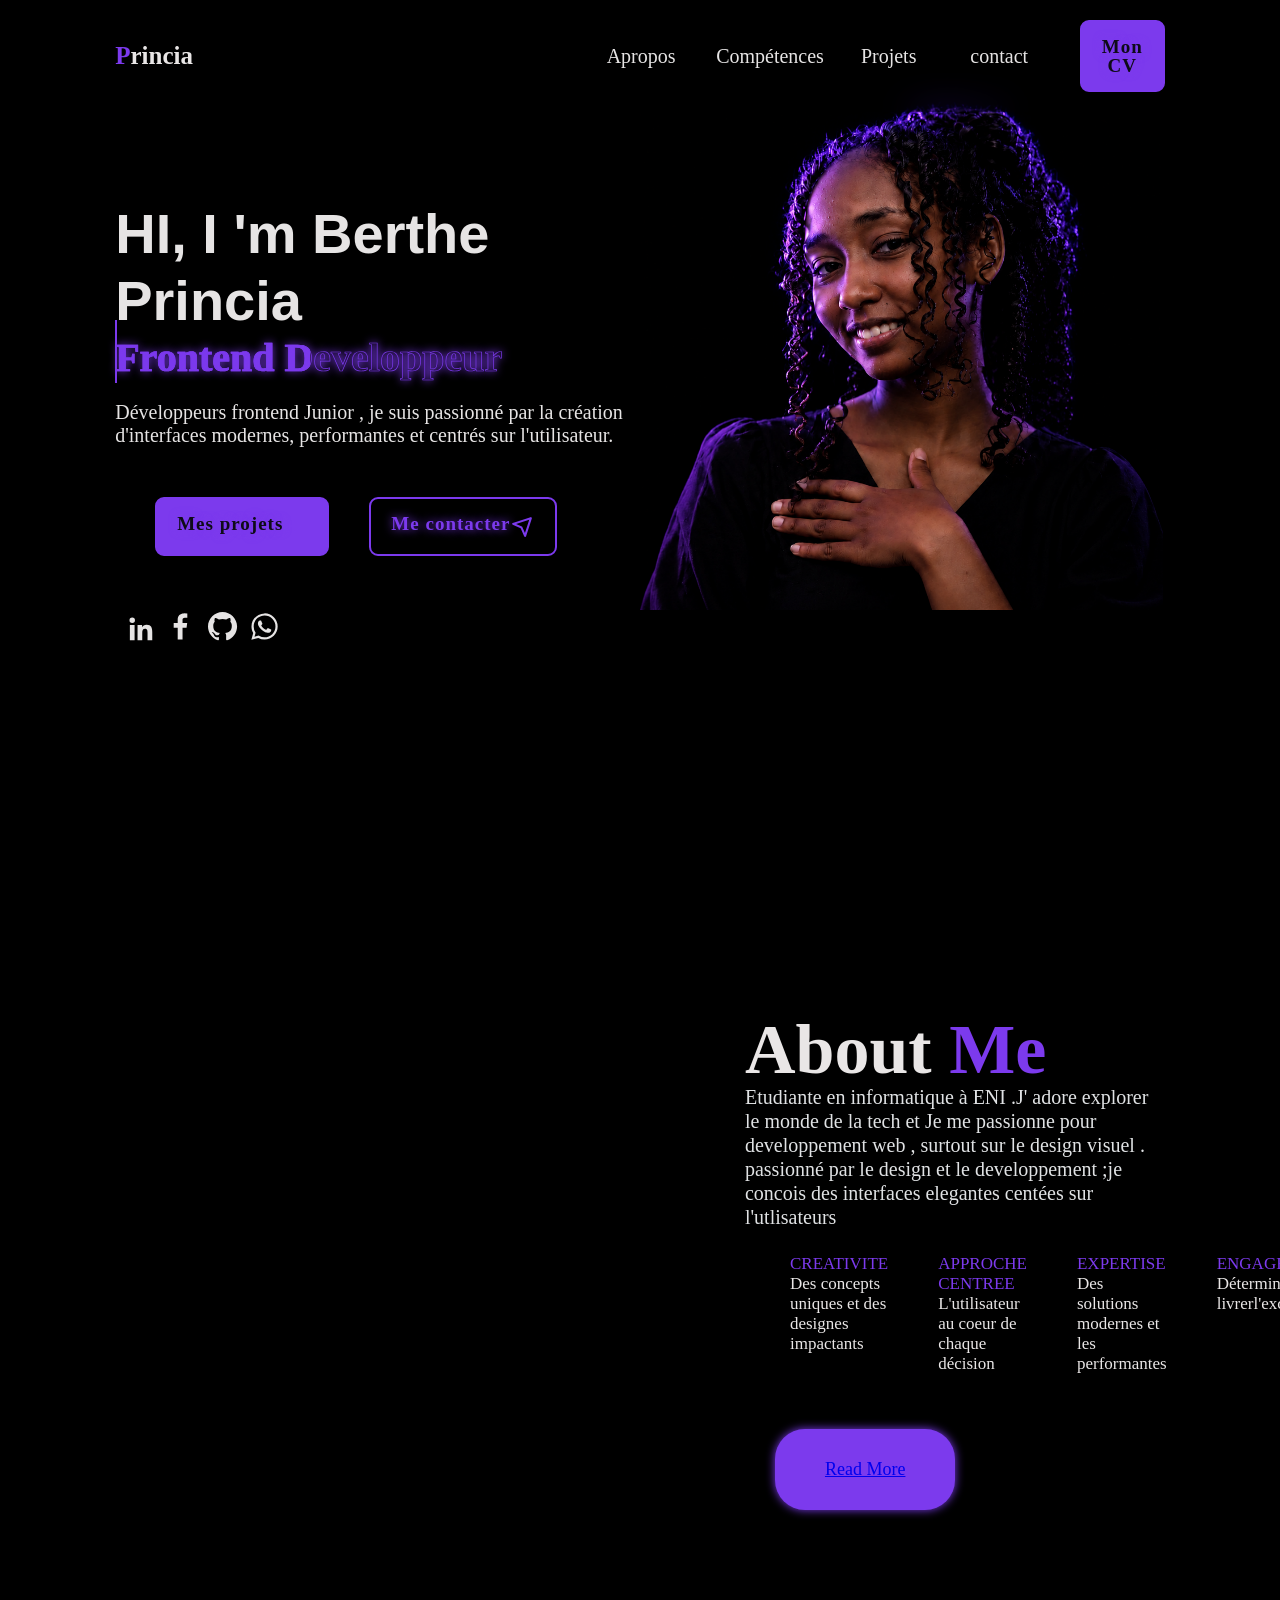
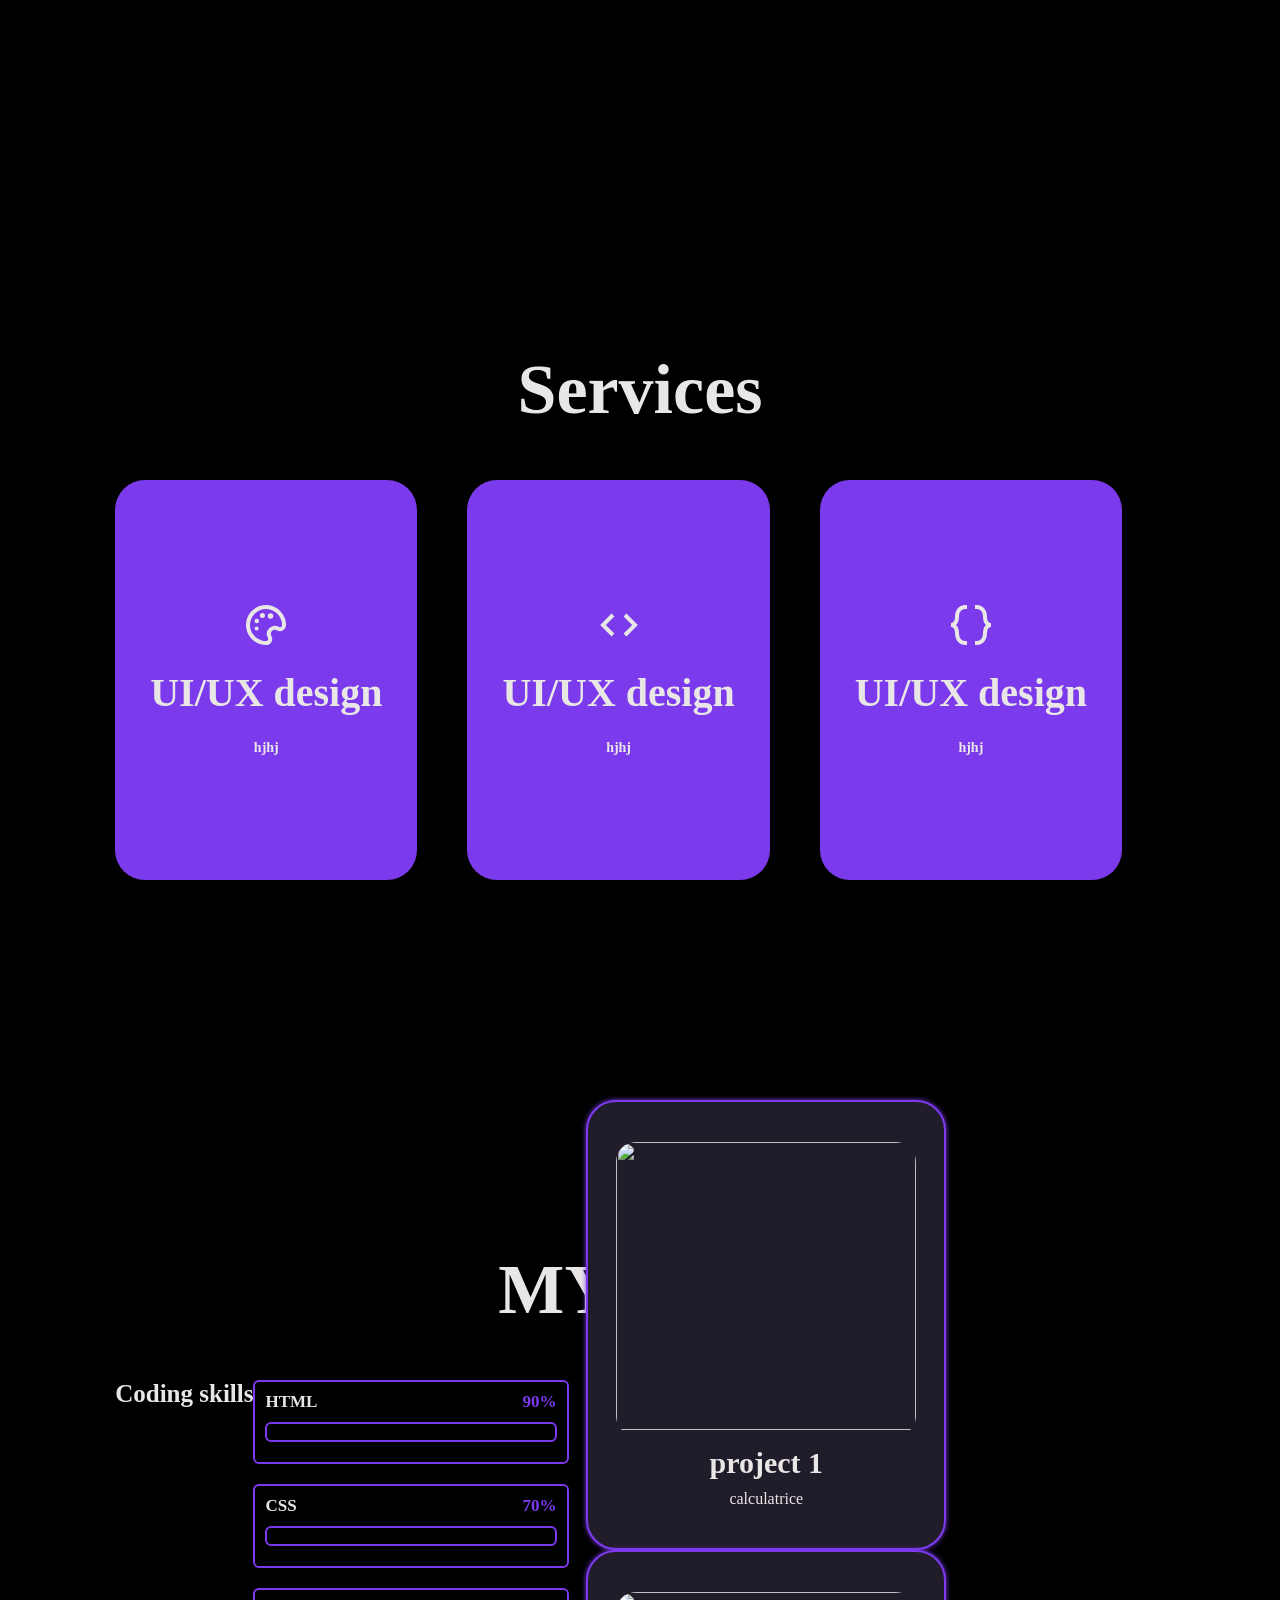
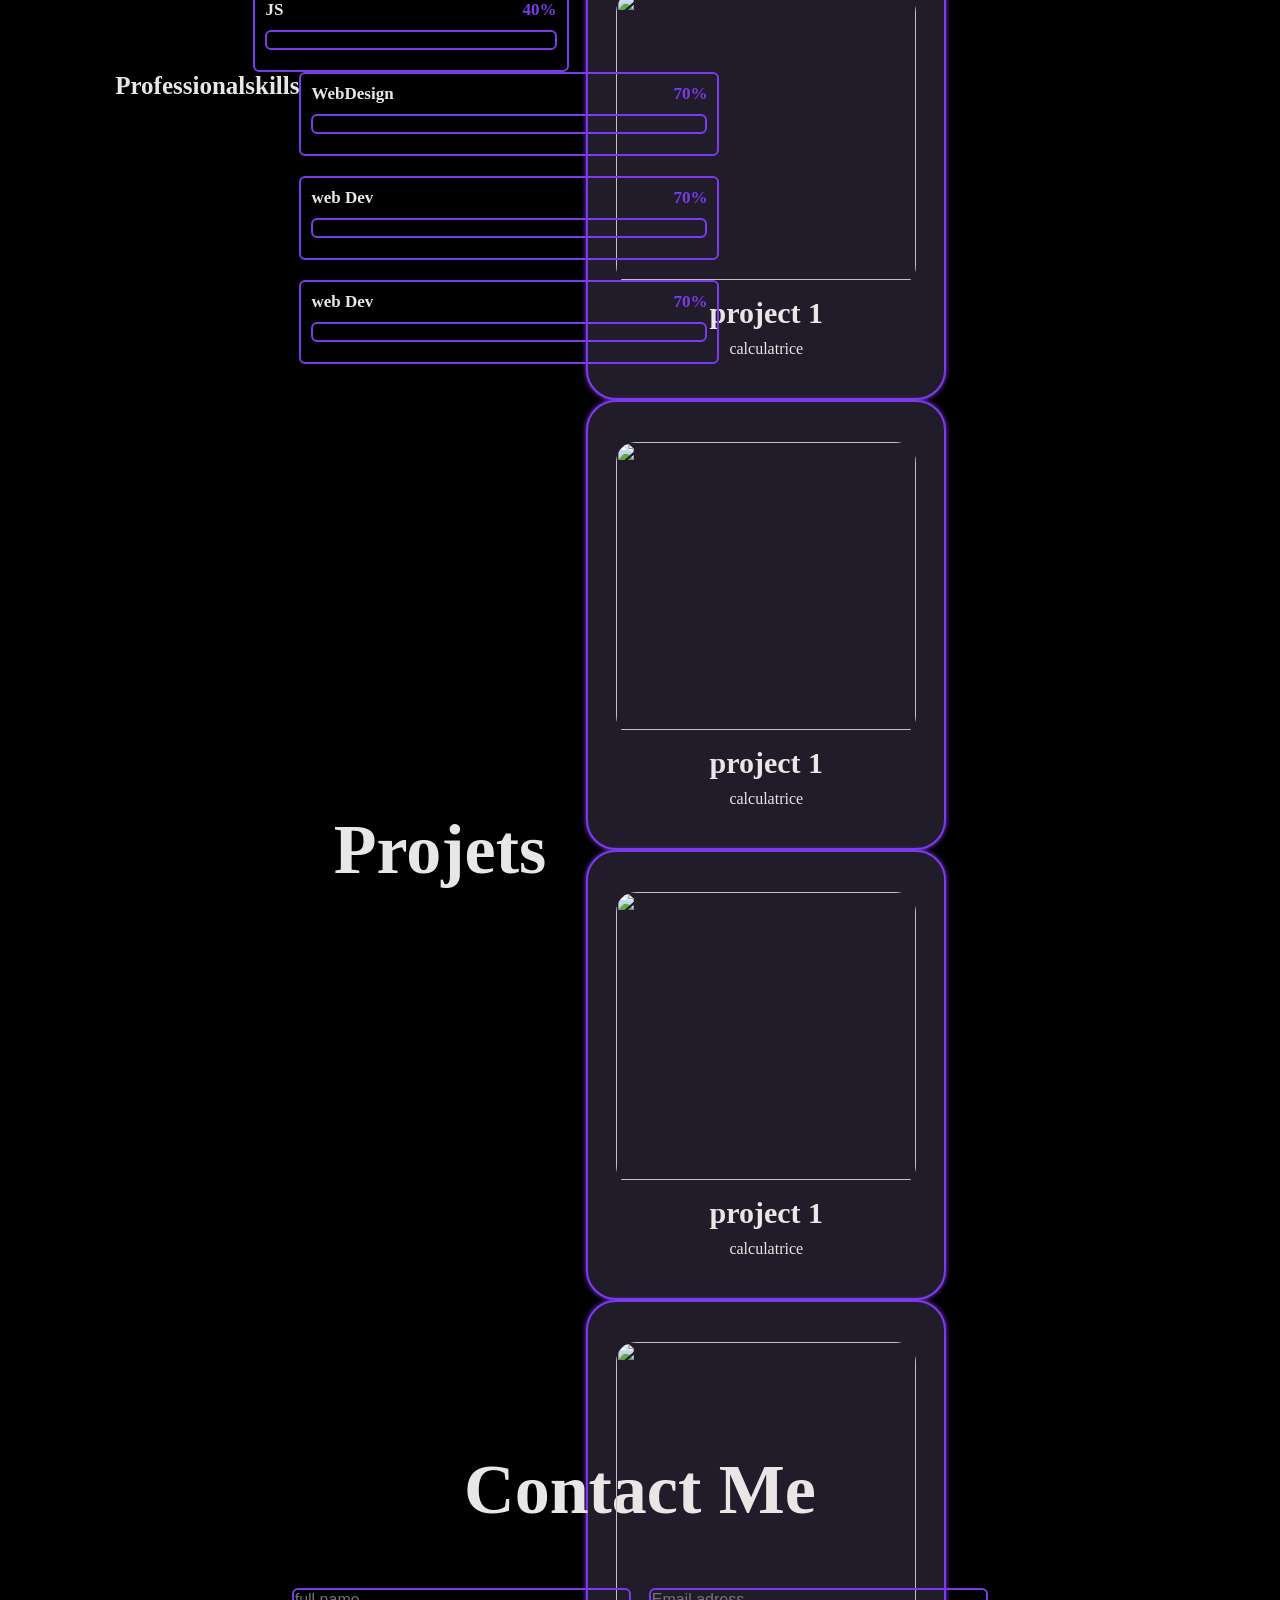
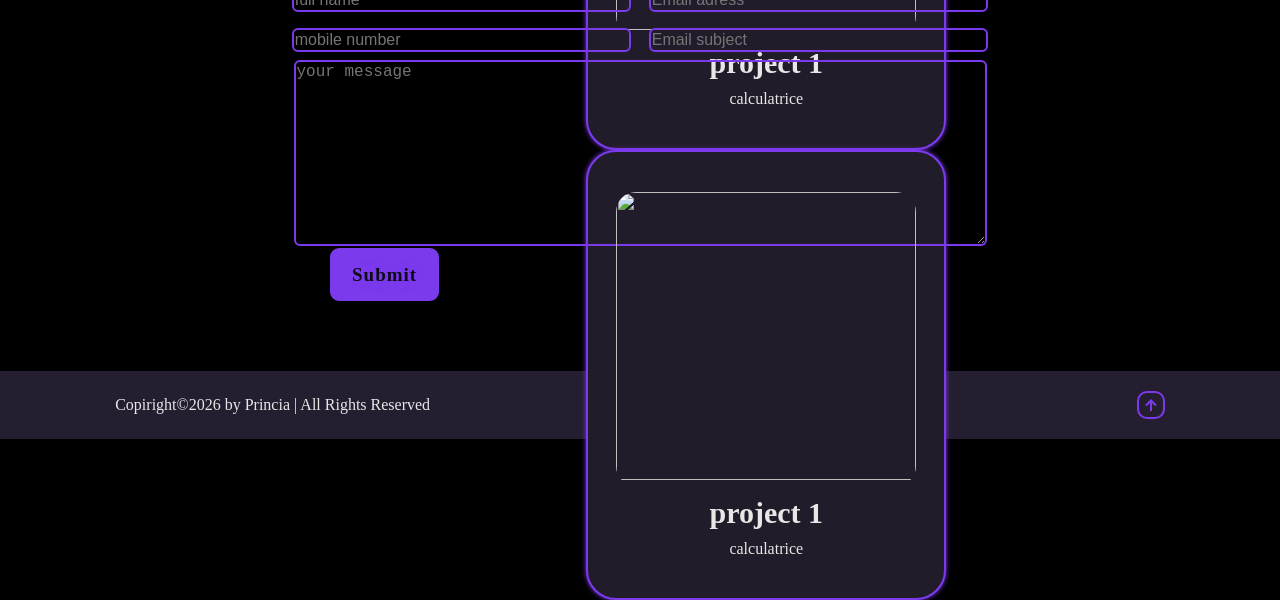
==== commit eda6b007: "feat :ajout des sections serices" ====
--- a/index.html
+++ b/index.html
@@ -26,7 +26,7 @@
          
     
         <nav class="navbar" >
-            <a href="#propos"  class="active">Apropos</a>
+            <a href="#propos"  >Apropos</a>
             <a href="#competences" > Compétences</a>
             <a href="#projets" >Projets</a>
             <a href="#contact" >contact</a>
@@ -142,7 +142,7 @@
         
         </section >
 
-        <section class="about" id="about">
+        <section class="propos" id="propos">
 
             <div  class="about-img" >
 
@@ -150,100 +150,110 @@
             </div>
 
             <div class="about-content"> 
-                <h3>About </h3>
+                <h3>About <span>Me</span> </h3>
                 <p  id="para">Etudiante en informatique  à ENI .J' adore explorer le monde de la tech et
                     Je me passionne pour developpement web , surtout sur le design visuel . passionné par le design
                 et le developpement ;je concois des interfaces elegantes centées sur l'utlisateurs</p>
                  
                  
             <div class="about-box">
+
                 <div class="about1"> 
                     <div class=" about-card">
                         
-                        <i  id="Icon" class="bx bx-diamonds" style="color:#7c3aed;" ></i>
-                        <svg  xmlns="http://www.w3.org/2000/svg" width="24" height="24"  
-fill="#7c3aed" viewBox="0 0 24 24" >
-<!--Boxicons v3.0.8 https://boxicons.com | License  https://docs.boxicons.com/free -->
-<path d="m15.71 5.29-3-3a.996.996 0 0 0-1.41 0l-3 3a.996.996 0 0 0 0 1.41l3 3c.2.2.45.29.71.29s.51-.1.71-.29l3-3a.996.996 0 0 0 0-1.41ZM12 7.58l-1.59-1.59L12 4.4l1.59 1.59zm-.71 6.71-3 3a.996.996 0 0 0 0 1.41l3 3c.2.2.45.29.71.29s.51-.1.71-.29l3-3a.996.996 0 0 0 0-1.41l-3-3a.996.996 0 0 0-1.41 0ZM13.58 18l-1.59 1.59L10.4 18l1.59-1.59zm5.13-9.71a.996.996 0 0 0-1.41 0l-3 3a.996.996 0 0 0 0 1.41l3 3c.2.2.45.29.71.29s.51-.1.71-.29l3-3a.996.996 0 0 0 0-1.41l-3-3ZM18 13.58l-1.59-1.59L18 10.4l1.59 1.59zM6 16c.26 0 .51-.1.71-.29l3-3a.996.996 0 0 0 0-1.41l-3-3a.996.996 0 0 0-1.41 0l-3 3a.996.996 0 0 0 0 1.41l3 3c.2.2.45.29.71.29Zm0-5.59L7.59 12 6 13.59 4.41 12z"></path>
-</svg>
+                        <!-- <i  id="Icon" class="bx bx-diamonds" style="color:#7c3aed;" ></i> -->
+                        <!-- <svg  xmlns="http://www.w3.org/2000/svg" width="10" height="10"  
+                        fill="#7c3aed" viewBox="0 0 24 24" >
+                        <-Boxicons v3.0.8 https://boxicons.com | License  https://docs.boxicons.com/free -->
+                        <!-- <path d="m15.71 5.29-3-3a.996.996 0 0 0-1.41 0l-3 3a.996.996 0 0 0 0 1.41l3 3c.2.2.45.29.71.29s.51-.1.71-.29l3-3a.996.996 0 0 0 0-1.41ZM12 7.58l-1.59-1.59L12 4.4l1.59 1.59zm-.71 6.71-3 3a.996.996 0 0 0 0 1.41l3 3c.2.2.45.29.71.29s.51-.1.71-.29l3-3a.996.996 0 0 0 0-1.41l-3-3a.996.996 0 0 0-1.41 0ZM13.58 18l-1.59 1.59L10.4 18l1.59-1.59zm5.13-9.71a.996.996 0 0 0-1.41 0l-3 3a.996.996 0 0 0 0 1.41l3 3c.2.2.45.29.71.29s.51-.1.71-.29l3-3a.996.996 0 0 0 0-1.41l-3-3ZM18 13.58l-1.59-1.59L18 10.4l1.59 1.59zM6 16c.26 0 .51-.1.71-.29l3-3a.996.996 0 0 0 0-1.41l-3-3a.996.996 0 0 0-1.41 0l-3 3a.996.996 0 0 0 0 1.41l3 3c.2.2.45.29.71.29Zm0-5.59L7.59 12 6 13.59 4.41 12z"></path>
+                        </svg>  -->
+                         <div class="paragraphe"> 
+                         <span>CREATIVITE </span>
+                        <p>Des concepts uniques et des designes impactants</p>
+
+                        </div>
+
+                       
                       
                     </div> 
                     
-                    <div class="paragraphe"> 
-                         <span>CREATIVITE </span>
-                    <p>Des concepts uniques et des <br>designes impactants</p>
-
-                    </div>
+                    
                    
                 </div>
                 
 
-                 <div class="about1">
+                <div class="about1">
                     <div class=" about-card">
-                          <i  id="Icon" class="bx bx-user" style="color:#7c3aed;" ></i>
-                        <svg  xmlns="http://www.w3.org/2000/svg" width="24" height="24"  
+                          <!-- <i  id="Icon" class="bx bx-user" style="color:#7c3aed;" ></i> -->
+                        <!-- <svg  xmlns="http://www.w3.org/2000/svg" width="24" height="24"  
                         fill="#7c3aed" viewBox="0 0 24 24" >
-                        <!--Boxicons v3.0.8 https://boxicons.com | License  https://docs.boxicons.com/free-->
-                        <path d="M12 12c2.76 0 5-2.24 5-5s-2.24-5-5-5-5 2.24-5 5 2.24 5 5 5m0-8c1.65 0 3 1.35 3 3s-1.35 3-3 3-3-1.35-3-3 1.35-3 3-3M4 22h16c.55 0 1-.45 1-1v-1c0-3.86-3.14-7-7-7h-4c-3.86 0-7 3.14-7 7v1c0 .55.45 1 1 1m6-7h4c2.76 0 5 2.24 5 5H5c0-2.76 2.24-5 5-5"></path>
-                    </svg>
-                    </div>
+                        <Boxicons v3.0.8 https://boxicons.com | License  https://docs.boxicons.com/free-->
+                        <!-- <path d="M12 12c2.76 0 5-2.24 5-5s-2.24-5-5-5-5 2.24-5 5 2.24 5 5 5m0-8c1.65 0 3 1.35 3 3s-1.35 3-3 3-3-1.35-3-3 1.35-3 3-3M4 22h16c.55 0 1-.45 1-1v-1c0-3.86-3.14-7-7-7h-4c-3.86 0-7 3.14-7 7v1c0 .55.45 1 1 1m6-7h4c2.76 0 5 2.24 5 5H5c0-2.76 2.24-5 5-5"></path>
+                    </svg> --> 
 
                     <div class="paragraphe"> 
                      <span>APPROCHE CENTREE</span>
-                    <p>L'utilisateur au coeur <br> de chaque décision</p>
+                    <p>L'utilisateur au coeur  de chaque décision</p>
 
                    </div>
+
+                    </div>
+
                 </div>
              
-            </div>
-            
-
-              <div class="about-box">
+            
+            
+
+              
 
                 <div class=" about1">
                     <div class="about-card">
                         
-                        <i id="Icon" class="bx bx-code" style="color:#7c3aed;" ></i>
-                        <svg  xmlns="http://www.w3.org/2000/svg" width="24" height="24"  
+                        <!-- <i id="Icon" class="bx bx-code" style="color:#7c3aed;" ></i> -->
+                        <!-- <svg  xmlns="http://www.w3.org/2000/svg" width="24" height="24"  
                         fill="#7c3aed" viewBox="0 0 24 24" >
-                        <!--Boxicons v3.0.8 https://boxicons.com | License  https://docs.boxicons.com/free-->
-                        <path d="M9.71 16.29 5.41 12l4.3-4.29-1.42-1.42L2.59 12l5.7 5.71zm6 1.42 5.7-5.71-5.7-5.71-1.42 1.42 4.3 4.29-4.3 4.29z"></path>
-                        </svg>
+                        Boxicons v3.0.8 https://boxicons.com | License  https://docs.boxicons.com/free-->
+                        <!-- <path d="M9.71 16.29 5.41 12l4.3-4.29-1.42-1.42L2.59 12l5.7 5.71zm6 1.42 5.7-5.71-5.7-5.71-1.42 1.42 4.3 4.29-4.3 4.29z"></path>
+                        </svg>  --> 
+
+                        <div class="paragraphe"> 
+                     <span>EXPERTISE</span>
+                    <p>Des solutions modernes et les  performantes</p>
+                    </div> 
                       
                     </div>
 
-                    <div class="paragraphe"> 
-                     <span>EXPERTISE</span>
-                    <p>Des solutions modernes et les <br> performantes</p>
-                    </div> 
+                    
                     
                 </div>
                
                  <div class=" about1">
                     <div class="about-card">
-                        <svg  xmlns="http://www.w3.org/2000/svg" width="24" height="24"  
+                        <!-- <svg  xmlns="http://www.w3.org/2000/svg" width="24" height="24"  
                         fill="#7c3aed" viewBox="0 0 24 24" >
-                        <!--Boxicons v3.0.8 https://boxicons.com | License  https://docs.boxicons.com/free-->
-                        <path d="M14.59 6.59c-.78.78-.78 2.05 0 2.83s2.05.78 2.83 0 .78-2.05 0-2.83-2.05-.78-2.83 0M5 16c-2 1-2 5-2 5s3 0 5-2z"></path><path d="M21 2h-3.69c-2.4 0-4.66.94-6.36 2.64L8.69 6.9a8.4 8.4 0 0 0-6.24 1.27c-.25.17-.41.44-.44.73s.08.59.29.81l12 12c.2.2.45.29.71.29s.51-.1.71-.29c1.9-1.9 1.6-5.08 1.38-6.38l2.28-2.28c1.7-1.7 2.64-3.96 2.64-6.36V3c0-.55-.45-1-1-1Zm-1 4.69c0 1.87-.73 3.63-2.05 4.95l-2.66 2.66c-.25.25-.35.61-.26.95.19.79.45 2.78-.17 4.2L4.65 9.24c2.11-.89 3.94-.32 4.03-.29.36.12.76.03 1.02-.24l2.66-2.66A6.96 6.96 0 0 1 17.31 4H20z"></path>
-                        </svg> 
-                       
-                    </div>
-                    
-
-                
-                    <div class="paragraphe"> 
+                        <Boxicons v3.0.8 https://boxicons.com | License  https://docs.boxicons.com/free-->
+                        <!-- <path d="M14.59 6.59c-.78.78-.78 2.05 0 2.83s2.05.78 2.83 0 .78-2.05 0-2.83-2.05-.78-2.83 0M5 16c-2 1-2 5-2 5s3 0 5-2z"></path><path d="M21 2h-3.69c-2.4 0-4.66.94-6.36 2.64L8.69 6.9a8.4 8.4 0 0 0-6.24 1.27c-.25.17-.41.44-.44.73s.08.59.29.81l12 12c.2.2.45.29.71.29s.51-.1.71-.29c1.9-1.9 1.6-5.08 1.38-6.38l2.28-2.28c1.7-1.7 2.64-3.96 2.64-6.36V3c0-.55-.45-1-1-1Zm-1 4.69c0 1.87-.73 3.63-2.05 4.95l-2.66 2.66c-.25.25-.35.61-.26.95.19.79.45 2.78-.17 4.2L4.65 9.24c2.11-.89 3.94-.32 4.03-.29.36.12.76.03 1.02-.24l2.66-2.66A6.96 6.96 0 0 1 17.31 4H20z"></path>
+                        </svg>  --> 
+                         
+                        <div class="paragraphe"> 
                      <span>ENGAGEMENTS</span>
                     <p>Déterminé à livrerl'excellence.</p>
-                    </div> 
-
-                    <a href="#" class="butn">Read more</a>
-
-                </div>
-
-                
-              </div>
+                        </div>
+                    </div>
+                
+                   
+                </div>
+                   
+
+                
+ 
+            </div>
                
-
+              <a href="#" class="butn" id="BOUT"> Read More
+                <!-- <h4>Disponible pour de nouveaux projets .</h4>
+                <P>Intéressé(e) par une collaboration </P> -->
+            </a>
+                
             <!-- </div>
                
             </div> -->
@@ -290,8 +300,54 @@
             <!-- </div>
 
         </section> -->
-
-        <section class="skills" id="skills">
+        
+        <section class="competences" id="competences">
+
+            <h2 class="heading">Services</h2>
+            <div class="service-container">
+                <div class="service-box">
+                    <div class="service-info">
+                        <svg  xmlns="http://www.w3.org/2000/svg" width="48" height="48"  
+                        fill="currentColor" viewBox="0 0 24 24" >
+                        <!--Boxicons v3.0.8 https://boxicons.com | License  https://docs.boxicons.com/free-->
+                        <path d="M13.4 2.1c-3.16-.43-6.24.6-8.47 2.83S1.67 10.25 2.1 13.4c.53 3.89 3.46 7.21 7.29 8.25.86.23 1.74.35 2.62.35h.14c1.03-.02 1.97-.55 2.52-1.43.54-.88.6-1.95.15-2.88l-.2-.42c-.45-.94-.1-1.8.39-2.28s1.34-.84 2.28-.39l.41.2c.93.45 2 .39 2.88-.15a3 3 0 0 0 1.43-2.52c.01-.92-.1-1.85-.35-2.76-1.04-3.83-4.35-6.75-8.25-7.29Zm6.12 10.86c-.3.18-.65.2-.96.05l-.41-.2a3.96 3.96 0 0 0-4.56.78 3.96 3.96 0 0 0-.78 4.56l.2.42c.15.31.13.66-.05.96-.19.3-.49.47-.84.48-.74.02-1.48-.08-2.21-.28-3.06-.83-5.4-3.48-5.83-6.59-.34-2.53.48-5 2.27-6.79a7.96 7.96 0 0 1 5.66-2.34c.37 0 .75.03 1.13.08 3.11.42 5.75 2.76 6.59 5.83.2.73.29 1.47.28 2.21 0 .35-.18.66-.48.84Z"></path><path d="M7.33 12.76a1 1 0 1 0 0 2 1 1 0 1 0 0-2m.07-3.83a1.12 1.12 0 1 0 0 2.24 1.12 1.12 0 1 0 0-2.24m2.81-2.87a1.25 1.25 0 1 0 0 2.5 1.25 1.25 0 1 0 0-2.5m4.06.11a1.38 1.38 0 1 0 0 2.76 1.38 1.38 0 1 0 0-2.76"></path>
+                        </svg>
+                            <h4>UI/UX design </h4>
+                            <p>hjhj</p>
+                        
+                    </div>
+                </div>
+            
+
+                <div class="service-box">
+                    <div class="service-info">
+                         <svg  xmlns="http://www.w3.org/2000/svg" width="48" height="48"  
+                        fill="currentColor" viewBox="0 0 24 24" >
+                        Boxicons v3.0.8 https://boxicons.com | License  https://docs.boxicons.com/free-->
+                        <path d="M9.71 16.29 5.41 12l4.3-4.29-1.42-1.42L2.59 12l5.7 5.71zm6 1.42 5.7-5.71-5.7-5.71-1.42 1.42 4.3 4.29-4.3 4.29z"></path>
+                        </svg> 
+                        <h4>UI/UX design </h4>
+                        <p>hjhj</p>
+                        
+                    </div>
+                </div>
+
+                 <div class="service-box">
+                    <div class="service-info">
+                        <svg  xmlns="http://www.w3.org/2000/svg" width="48" height="48"  
+fill="currentColor" viewBox="0 0 24 24" >
+<!--Boxicons v3.0.8 https://boxicons.com | License  https://docs.boxicons.com/free-->
+<path d="M4 8c0 2.8-1.68 2.99-2.01 3v2c.1 0 2.01.03 2.01 3 0 4.74 3.27 6 5 6h1v-2h-.99C8.7 20 6 19.83 6 16c0-1.99-.67-3.25-1.5-4C5.34 11.25 6 9.99 6 8c0-3.83 2.7-3.99 3-4h1V2H9C7.27 2 4 3.26 4 8M20 8c0-4.74-3.27-6-5-6h-1v2h.99C15.3 4 18 4.17 18 8c0 1.99.67 3.25 1.5 4-.84.75-1.5 2.01-1.5 4 0 3.83-2.7 3.99-3 4h-1v2h1c1.73 0 5-1.26 5-6 0-2.8 1.68-2.99 2.01-3v-2c-.1 0-2.01-.03-2.01-3"/>
+</svg>
+                            <h4>UI/UX design </h4>
+                            <p>hjhj</p>
+                        
+                    </div>
+                </div>
+            </div>
+        </section>
+
+        <section class="Compétences" id="Compétences">
             <h2 class="heading">MY <span>skills</span></h2>
 
             <div class="skills-row">
@@ -350,49 +406,62 @@
 
         </section>
 
-        <section class="projets">
-            <div class="container">
-                <div class="card__container">
-                    <article class="card__article">
-                        <img src="assets/images/Capture d’écran 2026-07-11 193227.png" alt="" class="card__img">
-
-                        <div class="card__data">
-                            <span class="card__description"></span>
-                                <h2 class="card__title"></h2>
-                                <a href="#" class="card__button">read more</a>
-                            
-
-                        </div>
-                    </article>
-                     <article class="card__article">
-                        <img src="assets/images/Capture d’écran 2026-07-11 193227.png" alt="" class="card__img">
-
-                        <div class="card__data">
-                            <span class="card__description"> </span>
-                                <h2 class="card__title"></h2>
-                                <a href="#" class="card__button">read more</a>
-                           
-
-                        </div>
-                    </article>
-
-                     <article class="card__article">
-                        <img src="assets/images/Capture d’écran 2026-07-11 193227.png" alt="" class="card__img">
-
-                        <div class="card__data">
-                            <span class="card__description"> </span>
-                                <h2 class="card__title"></h2>
-                                <a href="#" class="card__button">read more</a>
-                           
-
-                        </div>
-                    </article>
-                </div>
-            </div>  
-
-
-
-
+        <section class="projets" id="projets">
+           <h2 class="heading">Projets</h2>
+ 
+           <div class="projects">
+             <div class="projects1">
+            <img class="img" src="" alt="">
+            <h3>project 1</h3>
+            <P>calculatrice</P>
+            
+
+           </div>
+
+            <div class="projects1">
+            <img  class="img" src="" alt="">
+            <h3>project 1</h3>
+            <P>calculatrice</P>
+            
+
+           </div>
+        
+            <div class="projects1">
+            <img  class="img" src="" alt="">
+            <h3>project 1</h3>
+            <P>calculatrice</P>
+
+              </div>
+           <div class="projects1">
+            <img class="img" src="" alt="">
+            <h3>project 1</h3>
+            <P>calculatrice</P>
+
+            </div>
+
+           <div class="projects1">
+            <img  class="img" src="" alt="">
+            <h3>project 1</h3>
+            <P>calculatrice</P>
+            
+
+           </div>
+
+            
+           <div class="projects1">
+            <img  class="img" src="" alt="">
+            <h3>project 1</h3>
+            <P>calculatrice</P>
+            
+
+           </div>
+
+            
+
+            
+        
+        </div>
+           
 
         </section>
 
--- a/css/style.css
+++ b/css/style.css
@@ -2,9 +2,9 @@
     padding: 0;
     margin: 0;
     /* sans la largeur / hauteur ne s'applique qu' au contenu */
-    /* box-sizing: border-box; */
-    /* défilement animé en douceur */
-    /* scroll-behavior: smooth; */
+    box-sizing: border-box;
+     /*éfilement animé en douceur */
+    scroll-behavior: smooth;
 
 }
 
@@ -13,11 +13,14 @@
     font-size: 62.5%;
     /* si le contenu dépasse du conteneur elle le coupe */
     /* overflow: hidden; */
+      box-sizing: border-box;
+
 }
 
 body{
     margin: 0;
-       /* width: 100vh; */
+       width: 100%;
+       overflow-x: hidden;
     height: 100vh;
     background:#000000;
     color: rgb(233, 230, 230);
@@ -122,6 +125,7 @@
     padding: 15px 20px;
     margin-left: 40px;
     background: #7c3aed;
+    line-height: 2;
     border-radius: .8rem;
     border: .2rem solid #7c3aed;
     text-shadow: 0 0 10px #7c3aed;
@@ -232,12 +236,13 @@
     /* justify-content: center; */
     /* justify-content: space-between;  */
     /* align-items: center; */
-    width: 15rem;
-    height: 2rem;
+    width: auto;
+    height: auto;
     background: #7c3aed ;
     text-shadow: 0 0 10px #7c3aed;
     border-radius: .9rem;
     border: .2rem solid #7c3aed  ;
+    line-height: 1;
     font-size: 1.9rem;
     text-decoration: none;
     font-weight: 600;
@@ -356,12 +361,15 @@
     display: flex;
     justify-content: center;
     align-items: center;
-    background-image: url(../assets/images/IMG_20260728_140224.png);
+    background-image: url(../assets/images/1785207456688.png);
     /* max-height: 50vh; */
     /* padding: 12rem 15%; */
     background-position:top center ;
     background-size: cover;
     background-repeat: no-repeat;
+    width: 100%;
+    height: 100%;
+    
     /* flex-direction: row; */
     /* text-align: left; */
     /* height: 50%; */
@@ -369,12 +377,14 @@
 }
 
 .about-content{
-    flex: 1;
+    /* flex: 1; */
     /* display: inline-flex;
     justify-content: column;
     gap:1.5; */
-    
-
+    display: block;
+    margin-left: 60%;
+    margin-bottom:3%;
+    
 }
 
 .about-content h3{
@@ -385,6 +395,11 @@
     font-size: 7rem;
     text-align: left;
 }
+
+/* .about .BOUT{
+    padding: 40px;
+
+} */
 
 /* .about-img{
     order: 2;
@@ -426,9 +441,9 @@
 }
 
 .about-content .butn{
-    margin: 3rem 0;
+    margin: 3rem 3rem 4rem;
     display: inline-block;
-    padding: 1rem 3rem;
+    padding: 3rem 5rem;
     background-color: #7c3aed;
     font-size: 1.8rem;
     border-radius: 3rem;
@@ -477,7 +492,9 @@
     /* row-gap: 5rem; */
 }
 
-.about-card{
+/* .about-card {
+    width: 19vh;
+    height: 100%;
     display: flex;
     flex-direction: column;
     align-items: center;
@@ -485,16 +502,16 @@
     text-align: center;
     
     /* background-color: #121016; */
-    border: 2px solid #7c3aed;
-    border-radius: 20em;
-    gap: 2rem;
+    /* border: 2px solid #7c3aed;
+    border-radius: 20px; */
+    /* gap: 2rem; */
     /* padding: 2rem 2rem; */
     /* overflow: hidden; */
-    cursor: pointer;
+    /* cursor: pointer;
     box-shadow: 0 0 5px #7c3aed;
-    transition: 0.3s ease;
-
-}
+    transition: 0.3s ease; */
+
+
 
 .about1{
     display: inline-flex;
@@ -824,93 +841,140 @@
 
 
 
-/* projets */
-.container{
-    display: grid;
-    place-items: center;
-    margin-inline:1.5rem ;
-    padding-block: 5rem;
-
-}
-
-.card__container{
-    /* display: grid;
-
-
-    row-gap: 3.5rem; */
-
-    display: flex;
-    gap: 3rem;
-}
-
-.card__article{
-    position: relative;
-    /* overflow: hidden; */
-
-}
-.card__img{
-    width:328px;
-    border-radius: 1.5rem;
-}
-
-.card__data{
-    width: 280px;
+
+
+
+/* services */
+.heading{
+    text-align: center;
+    font-size: 7rem;
+    margin: 5rem 0;
+
+}
+
+.service{
+    background: #110c18;
     background-color: #251e31;
-    padding: 1.5rem 2rem;
-    box-shadow: 0 8px 24px hsl(0,0%, 0%,.15);
-    border-radius: 1rem;
-    position: absolute;
-    bottom: -2rem;
-    left: 0;
-    right: 0;
-    margin-inline:auto ;
-    /* opacity: 0; */
-    transition: opacity 1s 1s;
-}
-
-.card__dascription{
-    display: block;
-    /* font-size: 400; */
-    margin-bottom: .25rem;
-}
-
-.card__title{
-    /* font-size: 500; */
-    font-weight: 500;
+    color: #000000;
+
+}
+
+.service h2{
     color: #dedce0;
-    margin-bottom: .75rem;
-}
-
-.card__button{
-    text-decoration: none;
-    /* font-size: ; */
-    font-weight: 500;
-    color: #b9b84a;
-}
-
-.card__button:hover{
-    text-decoration: underline;
-}
-
-.card__article:hover.card__data{
-    animation: show-data 1s forwards;
-    opacity: 1;
-    transition: opacity  .3s;
-}
-
-
-.card__article:hover{ 
-    animation:remove-overflow 2s  forwards;
-}
-
-
-.card__article:not(:hover){
-    animation:show-overflow 2s  forwards;
-}
-
-.card__article:not(:hover) .card__data{
-    animation:remove-overflow 2s  forwards;
-}
+}
+
+.service-container{
+    display: inline-flex;
+    flex-direction: wrap;
+    gap: 5rem;
+    align-items: center;
+}
+
+.service-box{
+    display: flex;
+    justify-content: center;
+    align-items: center;
+    background-color: #7c3aed;
+    height: 400px;
+    border-radius: 3rem;
+    cursor: pointer;
+    border: 5px  solid transparent;
+    transition: .3s ease-in-out;
+
+}
+
+.service-box:hover{
+    background: #2f2f7e;
+    color: #7c3aed;
+    border: 5px solid #7c3aed;
+    transform: scale(1.03);
+}
+
+.service-info{
+    display: flex;
+    flex-direction: column;
+    text-align: center;
+    justify-content: center;
+    align-items: center;
+    padding: 3rem;
+}
+
+.service-info h4{
+    font-size: 4rem;
+    margin: 2rem 0;
+    font-weight: 800;
+
+}
+
+.service-info p{
+    font-weight: 600;
+    font-size: 1.4rem;
+    line-height: 1.7;
+}
+
+.services-info svg{
+    font-size: 8rem;
+
+}
+
+
+.card-projet{
+    background-color: #463268;
+    display: inline-flex;
+    flex-direction: wrap;
+    gap: 2rem;
+    align-items: center;
+}
+    
+
+/* .projets-box{
+    display: inline-flex;
+    flex-direction: wrap;
+    gap: 2rem;
+    align-items: center;
+    /* row-gap: 5rem; */
+
+
+.projects1{
+    width: 40vh;
+    height: 50vh;
+    display: flex;
+    flex-direction: column;
+    align-items: center;
+    justify-content: center;
+    text-align: center;
+    background-color: #211c29;
+    border: 2px solid  #7c3aed;
+    border-radius: 3rem;
+    gap:   1rem;
+    padding: 4rem 1rem;
+    overflow: hidden;
+    cursor: pointer;
+    box-shadow: 0 0 5px  #7c3aed;
+    transition: .3s ease;
+}
+
+.projects1:hover{
+    box-shadow: 0 0 25px #7c3aed,
+                0 0 50px #7c3aed;
+    transform: scale(1.1);
+}
+
+.projects1 .img{
+    max-width: 300px;
+    border-radius:20px ;
+    object-fit: cover;
+}
+
+.projects h3{
+    font-size: 3rem;
+
+}
+
+.projects p{
+    font-size: 1.6rem;
+}
+
 
 
 
--- a/css/responsive.css
+++ b/css/responsive.css
@@ -1,4 +1,8 @@
 @media(max-width:768px){
+    /* body{
+        width:  100% !important;
+
+    } */
     .burger{
       display: block;
       color: white;
@@ -102,10 +106,10 @@
     img{
     top: 0;
     right: 0;
-    z-index: -1;
+    z-index: 1;
      /* width: 80%; */
-      margin-top: -190px;
-     filter: blur(.1px);
+      margin-top: -30px;
+     /* filter: blur(.1px); */
       display: inline-flex;
     /* align-self: flex-start;
     align-items: flex-start;  */
@@ -113,15 +117,17 @@
     /* bottom: 0;  */
    
      width: 50vw;
-    height: 40vw;
+    height: 52vw;
     /* margin-bottom: 1rem; */
     border-radius: 50%;
-    box-shadow: 0 0 25px  #7c3aed ;
+    box-shadow:  0 0 30px  #7c3aed ;
     transition: 0.3s ease-in-out;
 
 
 
    } 
+
+   
 
    .home-content h1{
     font-size: 4rem;
@@ -230,8 +236,62 @@
 
 .btn-box{
     margin-top: -40px;
-    /* padding: -5rem; */
-}
+    
+    width: auto;
+    height: auto;
+    line-height: 1;
+}
+
+
+
+
+
+
+.about{
+    /* display: flex;
+    justify-content: center;
+    /* align-items: center; */
+    /* display: flex;
+    justify-content: center;
+    align-items: center;
+    background-image: url(../assets/images/IMG_20260728_140224.png);
+    /* max-height: 50vh; */
+    /* padding: 12rem 15%; */
+    /* background-position:top center ;
+    background-size: cover;
+    background-repeat: no-repeat;
+    width: 100%;
+    height: 100vh;  */
+     
+    /* flex-direction: row; */
+    /* text-align: left; */
+    /* height: 50%; */
+}
+
+.service-container{
+    display: inline-flex;
+    flex-direction: column-reverse;
+    gap: 2rem;
+    align-items: center;
+}
+
+.card-projet{
+    background-color: #463268;
+    display: inline-flex;
+    flex-direction: column-reverse;
+    gap: 2rem;
+    align-items: center;
+}
+
+
+/* .service-info{
+    display: flex;
+    flex-direction: row;
+    text-align: center;
+    justify-content: center;
+    align-items: center;
+    padding: 5rem;
+} */
 
 
 
@@ -251,7 +311,7 @@
    
 
 
- @media screen and(min-width:768px){
+ /* @media screen and(min-width:768px){
    .container{
     margin-inline: 1rem;
 
@@ -268,7 +328,7 @@
         grid-template-columns: repeat(2,1fr);
     } */
 
-    .container{
+    /* .container{
         height: 100vh;
 
     }
@@ -277,6 +337,6 @@
         display: inline-flex;
         flex-direction: row-reverse;
     }
- }
-
-
+ } */ 
+
+
--- a/css/animations.css
+++ b/css/animations.css
@@ -19,6 +19,18 @@
    background-position: 0 0; 
   }
   
+
+}
+
+@keyframes reveal{
+  from{
+    transform: scale(0);
+    opacity: 0;
+  }
+  to{
+    transform: scale(1);
+    opacity: 1;
+  }
 
 }
 
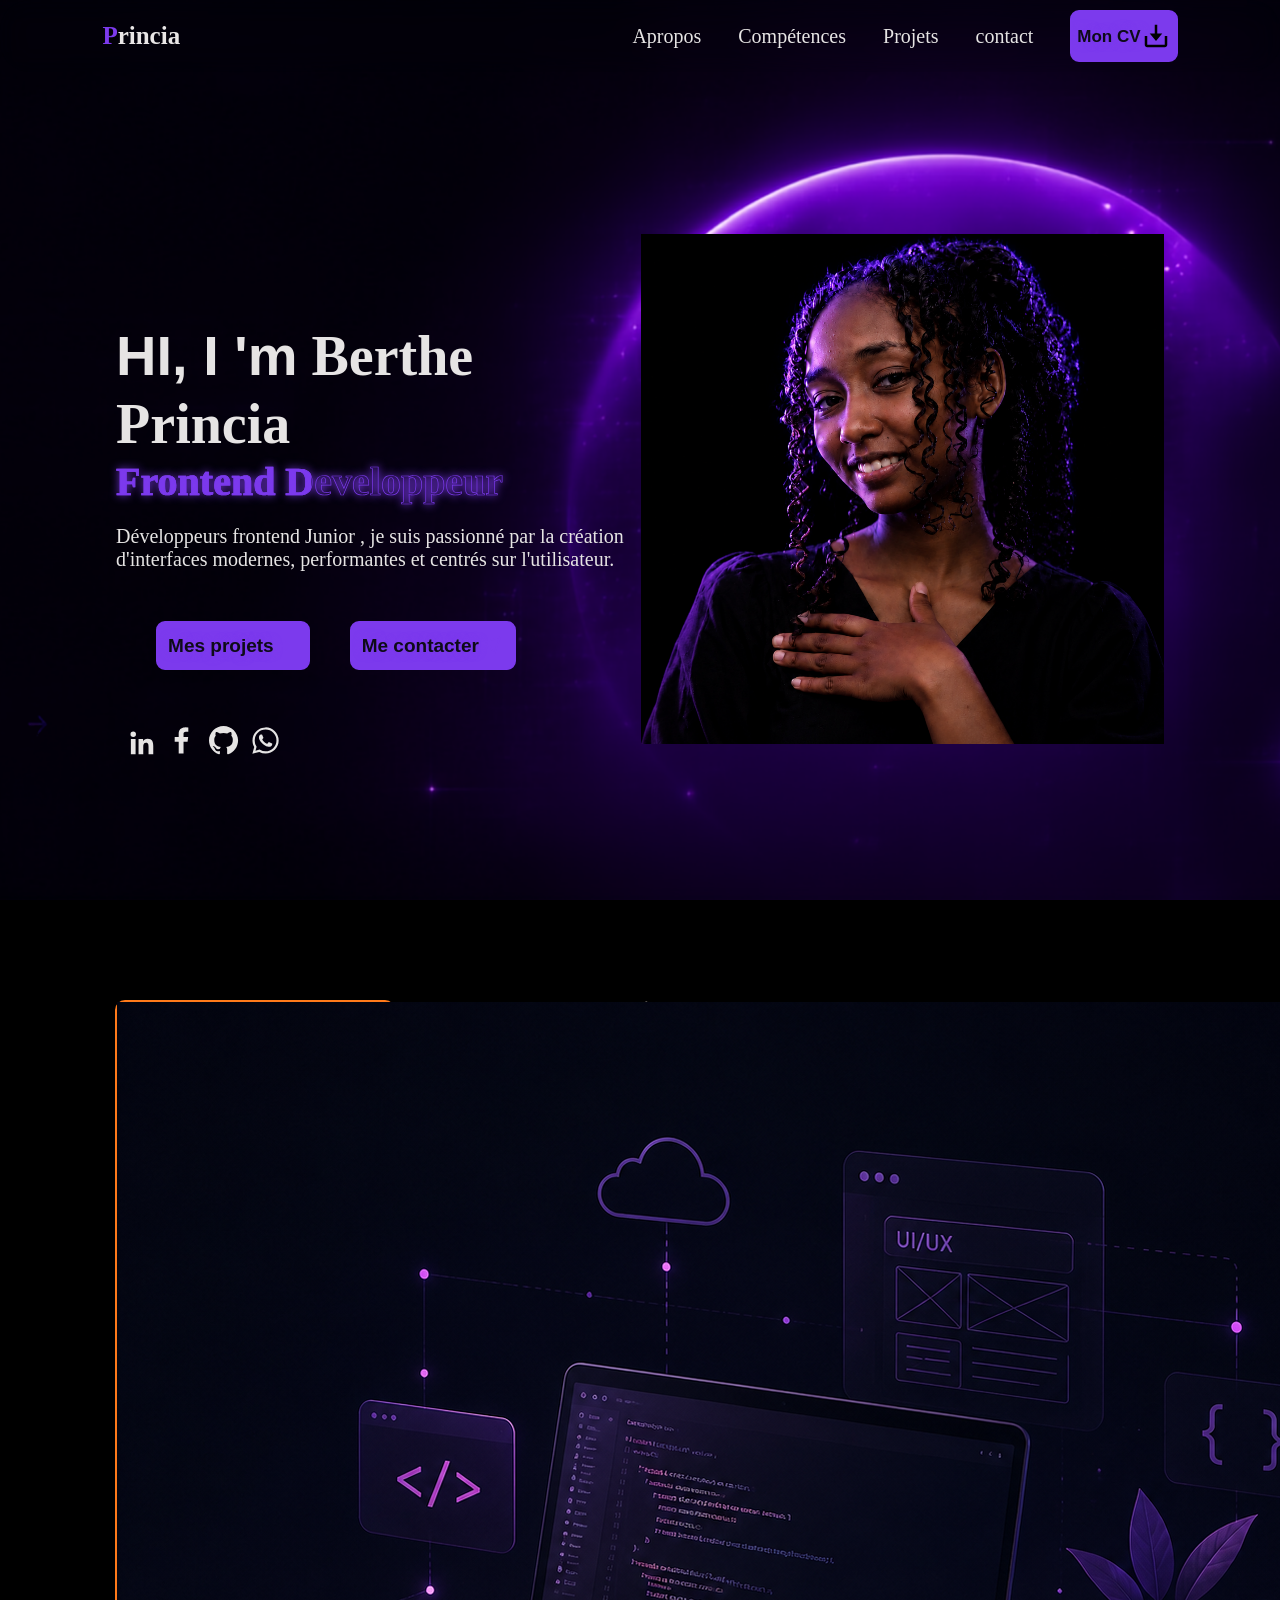
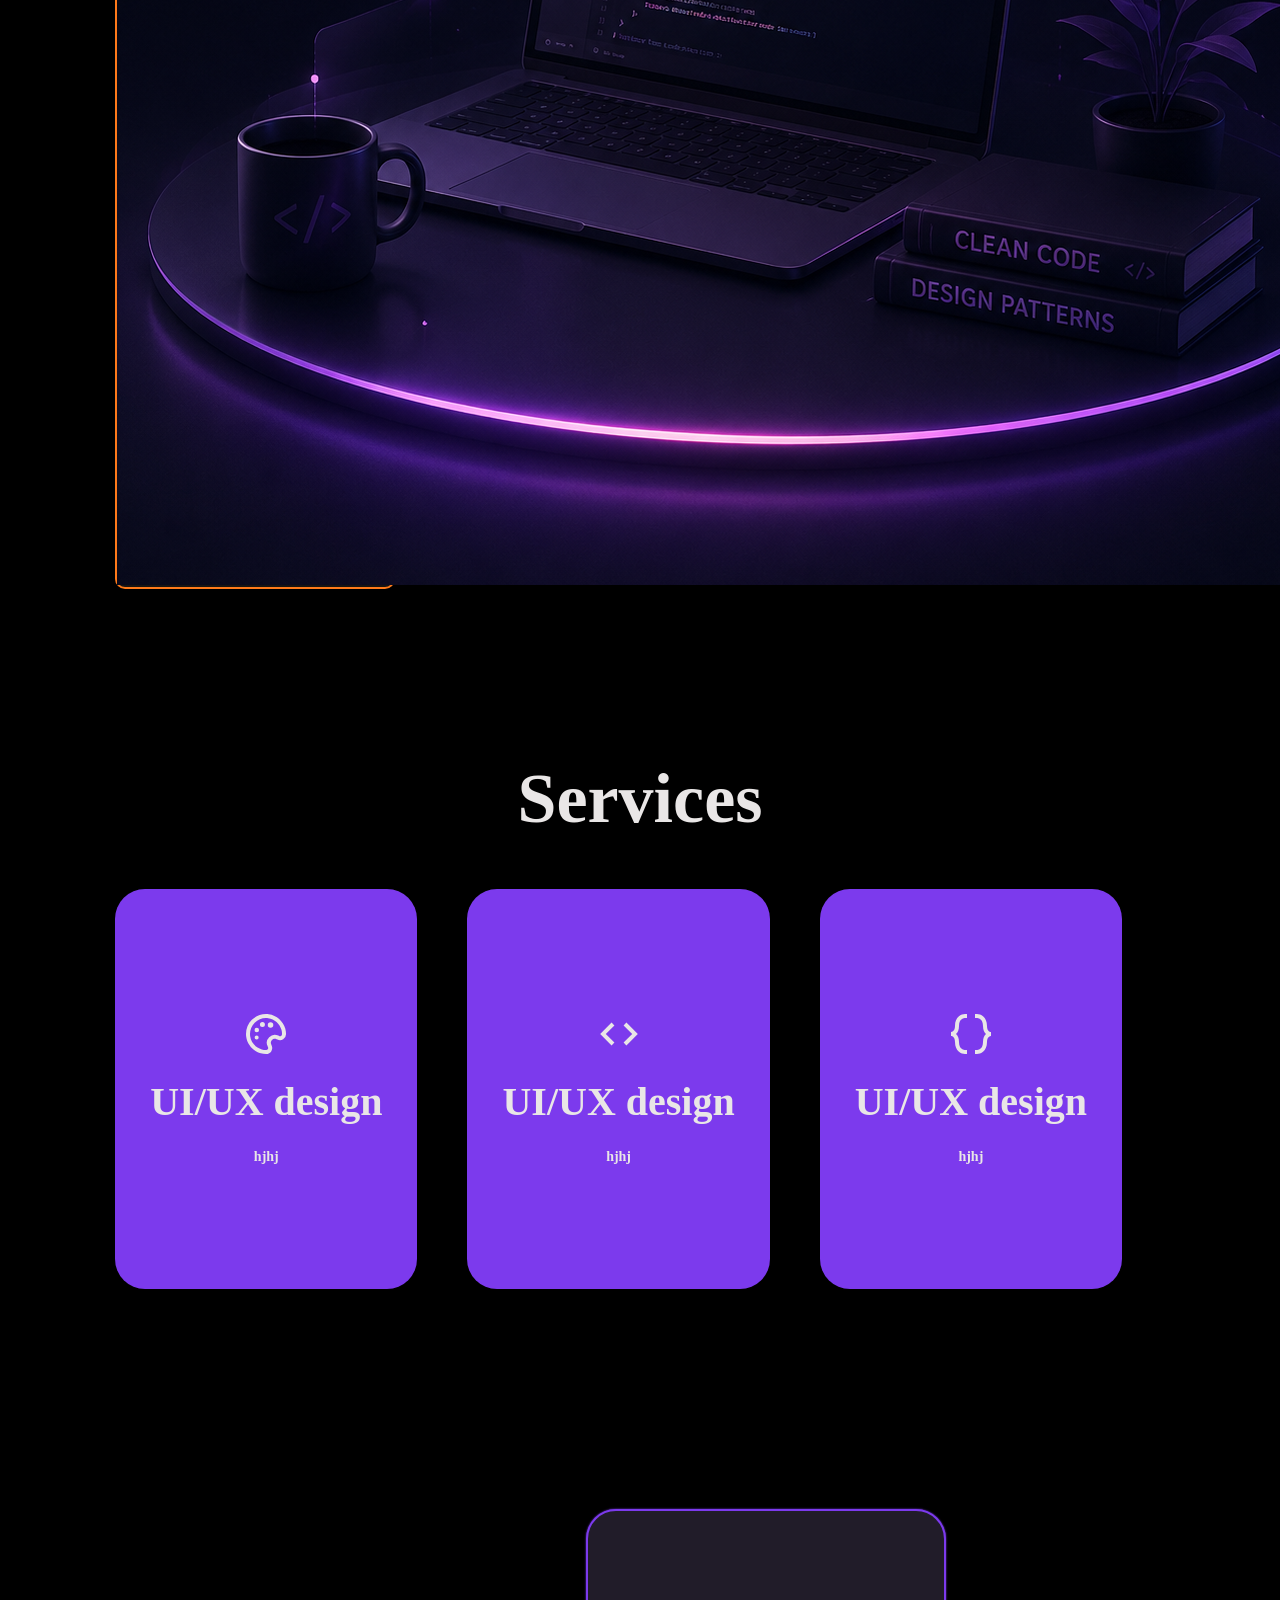
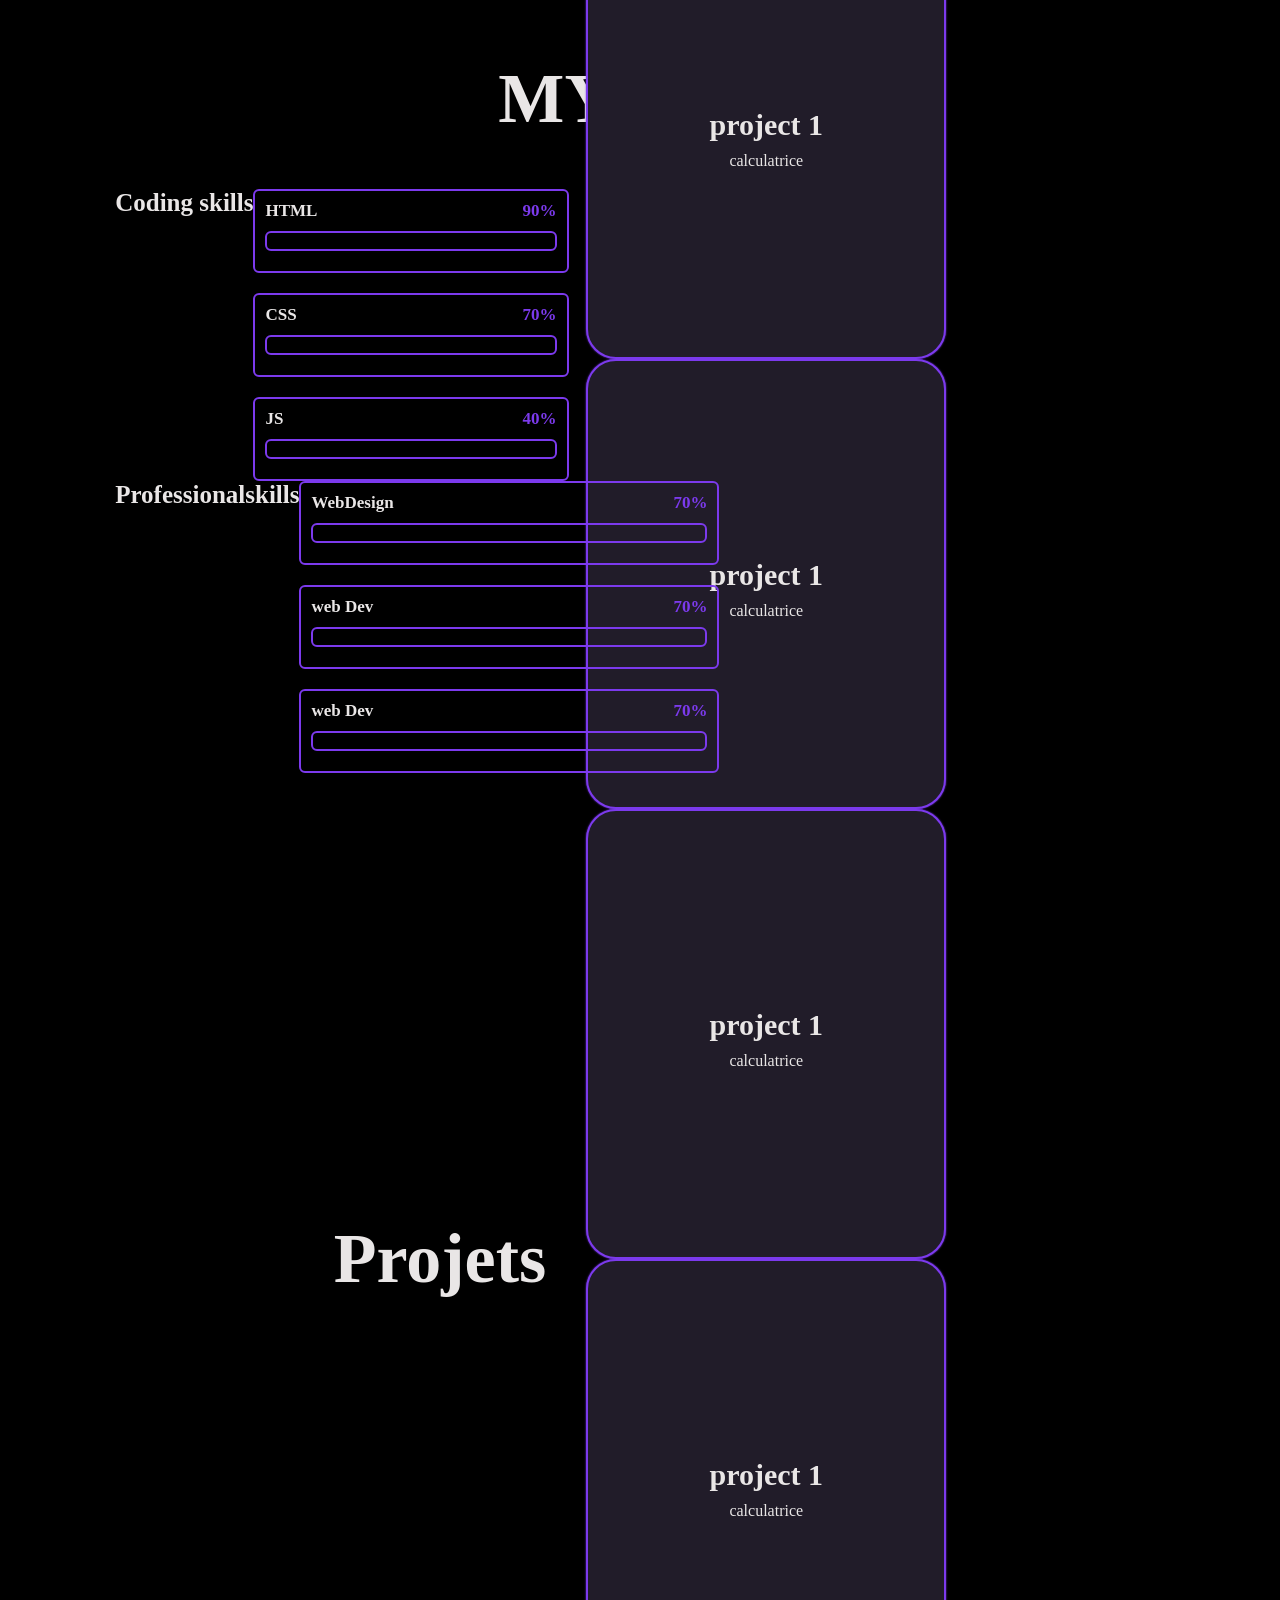
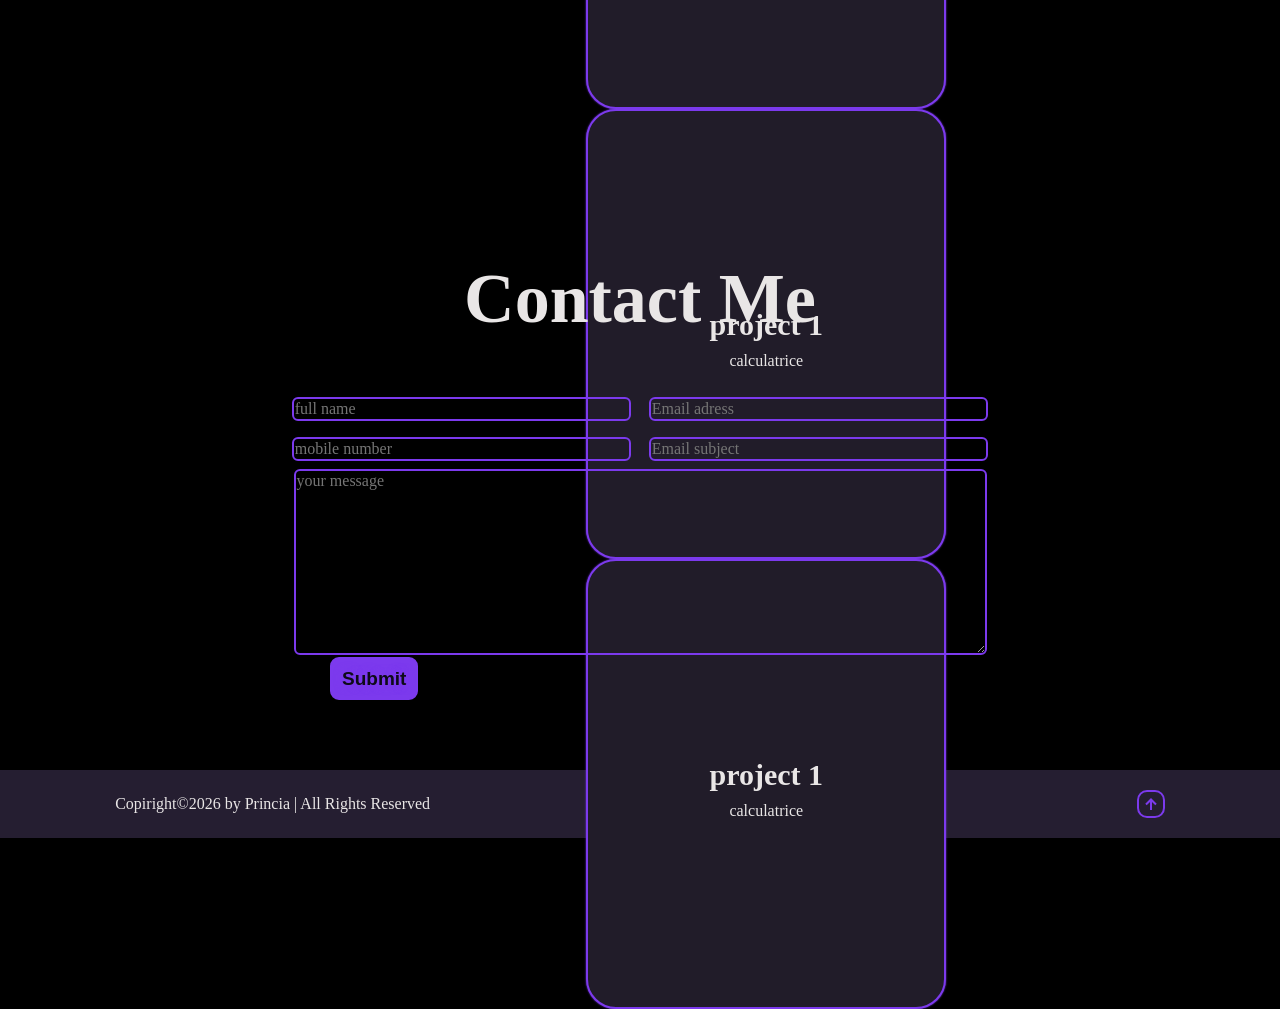
==== commit 7359181e: "feat :amélioration du section about" ====
--- a/index.html
+++ b/index.html
@@ -32,15 +32,15 @@
             <a href="#contact" >contact</a>
              
             <div class="btn-box">
-                <a href="#" class="btn" id="boutton"> 
+                <a href="#" class="btn" id="bnt"> Mon CV
                     
-                    <!-- <svg id="icon2"  xmlns="http://www.w3.org/2000/svg" width="24" height="24"  
-                 fill="transparent" viewBox="0 0 24 24" >
-                Boxicons v3.0.8 https://boxicons.com | License  https://docs.boxicons.com/free-->
-                <!-- <path d="M11 3v7H7l5 6 5-6h-4V3z"></path><path d="M19 19H5v-7H3v7c0 1.1.9 2 2 2h14c1.1 0 2-.9 2-2v-7h-2z"></path>
-                </svg> --> 
-                
-                Mon CV</a> 
+                    <svg id="icon2"  xmlns="http://www.w3.org/2000/svg" width="30" height="30"  
+                 fill="#00000" viewBox="0 0 24 24" >
+                <!-- Boxicons v3.0.8 https://boxicons.com | License  https://docs.boxicons.com/free -->
+                 <path d="M11 3v7H7l5 6 5-6h-4V3z"></path><path d="M19 19H5v-7H3v7c0 1.1.9 2 2 2h14c1.1 0 2-.9 2-2v-7h-2z"></path>
+                </svg> 
+                </a> 
+                
             </div> 
              
 
@@ -114,39 +114,82 @@
 
             </div>
 
-            <!-- <div class="stats">
+          
+            
+            <div id="info" >
+                <div class="tout">
+                    <div class="ercv"></div>
+                    <div class="prop">
+                        <img  class="hero-image" src="./assets/images/Capture d’écran 2026-07-17 153254.png" alt="">
+                    </div>
+                    
+                </div>
+                <div class="ligne"> </div>
+                
+
+
+            </div>
+
+        </div>
+
+          <!-- <div class="stats">
                 <div>10+ <span>Projets</span></div> 
                  <div>10+ <span>Clients</span></div>
                  <div>1+ <span>Années</span></div>
                  <div>100% <span>Satisfaction</span></div>       
             </div> -->
-            
-            <div id="info" >
-                <div class="tout">
-                    <div class="ercv"></div>
-                    <div class="prop">
-                        <img  class="hero-image" src="./assets/images/Capture d’écran 2026-07-17 153254.png" alt="">
-                    </div>
-                    
-                </div>
-                <div class="ligne"> </div>
-                
-
-
-            </div>
-
-        </div>
            
 
         
         
         </section >
 
-        <section class="propos" id="propos">
+    <section id="about" class="section about"> 
+        <div class="about-content">
+    <div class="about-image">
+      <div class="about-img">
+        <img src="./assets/images/file_000000001d048210b02ca13c751b3bbf.png" alt="">
+      </div>
+    </div>
+    <div class="about-text">
+      <p>
+        Débutant motivé dans le développement web, je me forme aux technologies
+        HTML, CSS et JavaScript avec l'ambition de créer des expériences
+        digitales claires et agréables à utiliser.
+      </p>
+      <p>
+        Curieux et rigoureux, j'aime apprendre en construisant de vrais projets,
+        étape par étape, en soignant chaque détail : structure, style et
+        interactions.
+      </p>
+      <div class="about-info">
+        <div class="info-item">
+          <span class="info-label">Nom</span>
+          <span class="info-value">Charles Celestin</span>
+        </div>
+        <div class="info-item">
+          <span class="info-label">Statut</span>
+          <span class="info-value">Développeur débutant</span>
+        </div>
+        <div class="info-item">
+          <span class="info-label">Localisation</span>
+          <span class="info-value">Madagascar</span>
+        </div>
+        <div class="info-item">
+          <span class="info-label">Email</span>
+          <span class="info-value">charlesmonjakidy@gmail.com</span>
+        </div>
+      </div>
+    </div>
+  </div>
+ </section>
+
+
+        <!-- <section class="propos" id="propos">
 
             <div  class="about-img" >
 
-                <!-- <img  class="about-img1"     src="./assets/images/1785207456688.png" alt=""> -->
+                <img  class="about-img1"     src="./assets/images/1785207456688.png" alt="">
             </div>
 
             <div class="about-content"> 
@@ -154,12 +197,12 @@
                 <p  id="para">Etudiante en informatique  à ENI .J' adore explorer le monde de la tech et
                     Je me passionne pour developpement web , surtout sur le design visuel . passionné par le design
                 et le developpement ;je concois des interfaces elegantes centées sur l'utlisateurs</p>
+                  -->
                  
-                 
-            <div class="about-box">
+            <!-- <div class="about-box">
 
                 <div class="about1"> 
-                    <div class=" about-card">
+                    <div class=" about-card"> -->
                         
                         <!-- <i  id="Icon" class="bx bx-diamonds" style="color:#7c3aed;" ></i> -->
                         <!-- <svg  xmlns="http://www.w3.org/2000/svg" width="10" height="10"  
@@ -167,7 +210,7 @@
                         <-Boxicons v3.0.8 https://boxicons.com | License  https://docs.boxicons.com/free -->
                         <!-- <path d="m15.71 5.29-3-3a.996.996 0 0 0-1.41 0l-3 3a.996.996 0 0 0 0 1.41l3 3c.2.2.45.29.71.29s.51-.1.71-.29l3-3a.996.996 0 0 0 0-1.41ZM12 7.58l-1.59-1.59L12 4.4l1.59 1.59zm-.71 6.71-3 3a.996.996 0 0 0 0 1.41l3 3c.2.2.45.29.71.29s.51-.1.71-.29l3-3a.996.996 0 0 0 0-1.41l-3-3a.996.996 0 0 0-1.41 0ZM13.58 18l-1.59 1.59L10.4 18l1.59-1.59zm5.13-9.71a.996.996 0 0 0-1.41 0l-3 3a.996.996 0 0 0 0 1.41l3 3c.2.2.45.29.71.29s.51-.1.71-.29l3-3a.996.996 0 0 0 0-1.41l-3-3ZM18 13.58l-1.59-1.59L18 10.4l1.59 1.59zM6 16c.26 0 .51-.1.71-.29l3-3a.996.996 0 0 0 0-1.41l-3-3a.996.996 0 0 0-1.41 0l-3 3a.996.996 0 0 0 0 1.41l3 3c.2.2.45.29.71.29Zm0-5.59L7.59 12 6 13.59 4.41 12z"></path>
                         </svg>  -->
-                         <div class="paragraphe"> 
+                         <!-- <div class="paragraphe"> 
                          <span>CREATIVITE </span>
                         <p>Des concepts uniques et des designes impactants</p>
 
@@ -175,15 +218,15 @@
 
                        
                       
-                    </div> 
+                    </div>  -->
                     
                     
                    
-                </div>
+                <!-- </div>
                 
 
                 <div class="about1">
-                    <div class=" about-card">
+                    <div class=" about-card"> -->
                           <!-- <i  id="Icon" class="bx bx-user" style="color:#7c3aed;" ></i> -->
                         <!-- <svg  xmlns="http://www.w3.org/2000/svg" width="24" height="24"  
                         fill="#7c3aed" viewBox="0 0 24 24" >
@@ -191,7 +234,7 @@
                         <!-- <path d="M12 12c2.76 0 5-2.24 5-5s-2.24-5-5-5-5 2.24-5 5 2.24 5 5 5m0-8c1.65 0 3 1.35 3 3s-1.35 3-3 3-3-1.35-3-3 1.35-3 3-3M4 22h16c.55 0 1-.45 1-1v-1c0-3.86-3.14-7-7-7h-4c-3.86 0-7 3.14-7 7v1c0 .55.45 1 1 1m6-7h4c2.76 0 5 2.24 5 5H5c0-2.76 2.24-5 5-5"></path>
                     </svg> --> 
 
-                    <div class="paragraphe"> 
+                    <!-- <div class="paragraphe"> 
                      <span>APPROCHE CENTREE</span>
                     <p>L'utilisateur au coeur  de chaque décision</p>
 
@@ -199,15 +242,15 @@
 
                     </div>
 
-                </div>
+                </div> -->
              
             
             
 
               
 
-                <div class=" about1">
-                    <div class="about-card">
+                <!-- <div class=" about1">
+                    <div class="about-card"> -->
                         
                         <!-- <i id="Icon" class="bx bx-code" style="color:#7c3aed;" ></i> -->
                         <!-- <svg  xmlns="http://www.w3.org/2000/svg" width="24" height="24"  
@@ -216,43 +259,44 @@
                         <!-- <path d="M9.71 16.29 5.41 12l4.3-4.29-1.42-1.42L2.59 12l5.7 5.71zm6 1.42 5.7-5.71-5.7-5.71-1.42 1.42 4.3 4.29-4.3 4.29z"></path>
                         </svg>  --> 
 
-                        <div class="paragraphe"> 
+                        <!-- <div class="paragraphe"> 
                      <span>EXPERTISE</span>
                     <p>Des solutions modernes et les  performantes</p>
                     </div> 
                       
-                    </div>
+                    </div> -->
 
                     
                     
-                </div>
+                <!-- </div>
                
                  <div class=" about1">
-                    <div class="about-card">
+                    <div class="about-card"> -->
                         <!-- <svg  xmlns="http://www.w3.org/2000/svg" width="24" height="24"  
                         fill="#7c3aed" viewBox="0 0 24 24" >
                         <Boxicons v3.0.8 https://boxicons.com | License  https://docs.boxicons.com/free-->
                         <!-- <path d="M14.59 6.59c-.78.78-.78 2.05 0 2.83s2.05.78 2.83 0 .78-2.05 0-2.83-2.05-.78-2.83 0M5 16c-2 1-2 5-2 5s3 0 5-2z"></path><path d="M21 2h-3.69c-2.4 0-4.66.94-6.36 2.64L8.69 6.9a8.4 8.4 0 0 0-6.24 1.27c-.25.17-.41.44-.44.73s.08.59.29.81l12 12c.2.2.45.29.71.29s.51-.1.71-.29c1.9-1.9 1.6-5.08 1.38-6.38l2.28-2.28c1.7-1.7 2.64-3.96 2.64-6.36V3c0-.55-.45-1-1-1Zm-1 4.69c0 1.87-.73 3.63-2.05 4.95l-2.66 2.66c-.25.25-.35.61-.26.95.19.79.45 2.78-.17 4.2L4.65 9.24c2.11-.89 3.94-.32 4.03-.29.36.12.76.03 1.02-.24l2.66-2.66A6.96 6.96 0 0 1 17.31 4H20z"></path>
-                        </svg>  --> 
+                         </svg>  -->  
                          
-                        <div class="paragraphe"> 
+                        <!-- <div class="paragraphe"> 
                      <span>ENGAGEMENTS</span>
                     <p>Déterminé à livrerl'excellence.</p>
                         </div>
-                    </div>
+                    </div> -->
                 
                    
-                </div>
+                <!-- </div>
                    
 
-                
+                 -->
+                 <!-- <a href="#" class="butn" id="BOUT"> Read More</a>
  
-            </div>
+            </div> -->
                
-              <a href="#" class="butn" id="BOUT"> Read More
+             
                 <!-- <h4>Disponible pour de nouveaux projets .</h4>
                 <P>Intéressé(e) par une collaboration </P> -->
-            </a>
+            
                 
             <!-- </div>
                
--- a/css/style.css
+++ b/css/style.css
@@ -5,6 +5,7 @@
     box-sizing: border-box;
      /*éfilement animé en douceur */
     scroll-behavior: smooth;
+    font-family: "Poppins" ;
 
 }
 
@@ -12,30 +13,34 @@
 html{
     font-size: 62.5%;
     /* si le contenu dépasse du conteneur elle le coupe */
-    /* overflow: hidden; */
+    overflow-x: hidden;
       box-sizing: border-box;
 
 }
 
 body{
     margin: 0;
-       width: 100%;
-       overflow-x: hidden;
+       
+       /* overflow-x: hidden; */
     height: 100vh;
     background:#000000;
     color: rgb(233, 230, 230);
     scroll-behavior: smooth;
     box-sizing: border-box;
+  
        
 }
 
 /* barre de navigation*/
+
+
+
 .header{
     position: fixed;
     top: 0;
     left: 0;
     width: 100%;
-    padding: 2rem 9%;
+    padding: 1rem 8%;
     font-family: "inter";
     background: transparent;
     backdrop-filter: blur(15px); 
@@ -44,6 +49,8 @@
     box-sizing: border-box;
     align-items: center;
     z-index: 100;
+    font-family:'Plus Jakarta Sans' , sans-serif;
+    border-radius: 30px;
 }
 
 .logo{
@@ -55,7 +62,7 @@
 
  .logo span{
     color: #7c3aed;
-    /* font-size: 600; */
+    font-weight: 700;
 }
 
 .navbar{
@@ -80,10 +87,10 @@
   
 }
 
-.navbar a:hover,
-.navbar a.active{
-    color: #7c3aed;
-}
+/* .navbar a:hover{ */
+    /* transition: transforme 0.3s ease; */
+
+
 
 /* active{
     left:0;
@@ -122,13 +129,16 @@
 
 .btn{
     border: none;
-    padding: 15px 20px;
+    padding: 10px 10px;
     margin-left: 40px;
     background: #7c3aed;
     line-height: 2;
     border-radius: .8rem;
     border: .2rem solid #7c3aed;
     text-shadow: 0 0 10px #7c3aed;
+    line-height: 1;
+    font-family: 'Poppins', sans-serif;
+    white-space: nowrap;
 }
 
 
@@ -136,18 +146,42 @@
     transform: translate(-2px);
 }
 
+#bnt{
+    padding: 9px 5px;
+    font-size: 17px ;
+      font-weight: 600;
+
+}
+
+#boutton{
+    /* width: 70%;
+    height: 5%; */
+    /* line-height: 2; */
+    display:inline-flex ;
+
+   
+}
+
 /* hero-section */
 
 section{
-    min-height: 100vh;
+     min-height: 100vh;
     padding:10rem 9% 2rem ;
-
+    font-family: 'Poppins', sans-serif;
+  
 }
 
 .home{
     display:flex;
-    align-content: center;
-    padding: 0 10;
+    justify-content: center;
+    align-items: center;
+    background-image: url(../assets/images/20260729_074100_0000.png);
+    background-position:top center ;
+    background-size: cover;
+    background-repeat: no-repeat;
+    width: 100%;
+    height: 100%;
+    
     
 
 }
@@ -233,11 +267,11 @@
 .btn-box .btn{
     position: relative;
     display: inline-flex;
-    /* justify-content: center; */
-    /* justify-content: space-between;  */
-    /* align-items: center; */
-    width: auto;
-    height: auto;
+    justify-content: center;
+    justify-content: space-between; 
+    align-items: center;
+    /* width: auto;
+    height: auto; */
     background: #7c3aed ;
     text-shadow: 0 0 10px #7c3aed;
     border-radius: .9rem;
@@ -246,13 +280,12 @@
     font-size: 1.9rem;
     text-decoration: none;
     font-weight: 600;
-    font-family: "inter";
-    letter-spacing: .1rem;
+    /* letter-spacing: .1rem; */
     color: #0e0b18 ;
     z-index: 1;
     overflow: hidden;
     transition: .5s;
-}
+} */
 
 .btn-box .btn:nth-child(2){
     background: transparent;
@@ -327,6 +360,7 @@
     padding: 10%;
 } */
 
+;
 img{
     position: relative;
     top: 0;
@@ -342,59 +376,215 @@
     align-items: top ;
      max-width:100% ;
    /* padding-top: 0%; */
-    height: 98%;
+    height: 80vh;
     /* margin-bottom: 0rem; */
-    margin-top: 0rem;
-    
-}
-img:hover{
+    margin-top: 5rem;
+    /* margin-bottom:  0rem;; */
+    
+}
+/* img:hover{
     background: #b9b84a;
-}
+} */
 
 
 /* A PROPOS */
 
-.about{
+.about-content {
+  display: grid;
+  grid-template-columns: 280px 1fr;
+  gap: 3.5rem;
+  align-items: start;
+    transition: all 2s ease;
+}
+
+.about-img {
+  width: 100%;
+  aspect-ratio: 1;
+  background: linear-gradient(145deg, #1c1a17, #161412);
+  border: 2px solid #ff7a1a;
+  border-radius: 10px;
+  position: relative;
+}
+
+.about-frame::before {
+  content: '';
+  position: absolute;
+  inset: 14px;
+  border: 1px solid #2a2723;
+  border-radius: 6px;
+}
+
+.about-text p {
+  color: #a19b93;
+  margin-bottom: 1.2rem;
+  font-size: 1.02rem;
+}
+
+.about-info {
+  display: grid;
+  grid-template-columns: 1fr 1fr;
+  gap: 1.2rem;
+  margin-top: 2rem;
+}
+
+.info-item {
+  display: flex;
+  flex-direction: column;
+  gap: 0.3rem;
+  padding: 1rem;
+  background: #1c1a17;
+  border-left: 3px solid #ff7a1a;
+  border-radius: 4px;
+}
+
+.info-label {
+  font-size: 0.75rem;
+  text-transform: uppercase;
+  letter-spacing: 0.08em;
+  color: #ff7a1a;
+  font-weight: 600;
+}
+
+.info-value {
+  font-size: 0.95rem;
+  color: #f5f3ef;
+}
+
+
+
+
+
+
+
+
+
+
+
+
+
+
+
+
+
+
+
+
+
+
+
+
+
+
+
+
+
+
+
+
+
+
+
+
+
+
+
+
+
+
+
+
+
+
+
+
+
+
+
+
+
+
+
+
+
+
+
+
+
+
+
+
+
+
+
+
+
+
+
+
+
+/* .propos{ 
     /* display: flex;
     justify-content: center;
     align-items: center; */
-    display: flex;
-    justify-content: center;
-    align-items: center;
-    background-image: url(../assets/images/1785207456688.png);
+
+    /* display: flex; */
+
+    /* flex-direction: row; */
+    /* gap: 10rem; */
+    /* align-items: center; */
+    /* background-color: #; */
+    
+    /* justify-content: center; */
+    /* align-items: center; */
+    /* background-image: url(../assets/images/1785308430881.png) ; */
     /* max-height: 50vh; */
     /* padding: 12rem 15%; */
-    background-position:top center ;
+    /* background-position:top center ;
     background-size: cover;
-    background-repeat: no-repeat;
-    width: 100%;
-    height: 100%;
-    
-    /* flex-direction: row; */
+    background-repeat: no-repeat; */
+    /* width: 100%; */
+    /* padding: 2rem 0; */
+    /* height: 5vh; */
+    
+    /* flex-wrap: wrap; */
     /* text-align: left; */
     /* height: 50%; */
    
-}
-
-.about-content{
-    /* flex: 1; */
+
+
+/* .about-content{ */
+    /* flex: 1 */
     /* display: inline-flex;
     justify-content: column;
     gap:1.5; */
-    display: block;
-    margin-left: 60%;
-    margin-bottom:3%;
-    
-}
-
+    /* display: flex;
+    width: 60%;
+    flex-direction: column;
+    justify-content: flex-start;
+    gap: 2rem;
+    align-items: center; */
+    /* align-items: center; */
+    /* margin-left: 60%;
+    margin-bottom:3%; */
+    
+
+/* 
 .about-content h3{
-    font-size: 8rem;
-    font-weight: 700;
-    margin-top: 1.5rem;
-    line-height: 1;
-    font-size: 7rem;
-    text-align: left;
-}
+    flex: 1; */
+    /* position: absolute; */
+    /* top: 0; */
+    /* left: 0; */
+    /* display: flex;
+     /* text-align: left; */
+     /* font-weight: 400;
+    font-size: 30px;
+       margin-top: 4rem; */
+       /* margin-right:7rem; */
+       /* margin-left: 3rem; */
+    /* line-height: 1; */
+    /* font-size: 7rem; */ 
+   
+
 
 /* .about .BOUT{
     padding: 40px;
@@ -406,18 +596,8 @@
 } */
 
 /* .about-img .about-img1{
- display: inline-flex;
-    align-self: flex-start;
-    align-items: flex-start; 
-     position: absolute;
-    bottom: 0; 
-   
-     width: 58vw;
-    height: 28vw;
-    margin-bottom: 1rem;
-    border-radius: 50%;
-    box-shadow: 0 0 25px  #7c3aed ;
-    transition: 0.3s ease-in-out;
+  flex: 0 1 auto;
+  max-width: 50%;
 } */
 
 /* .about-img .about-img1:hover{
@@ -427,16 +607,16 @@
 } */
 
 
- #para{
+ /* #para{
     font-size:2rem  ;
     font-weight: 500;
     line-height: 1.2;
     color: rgb(224, 226, 228);
 
 
-}
-
-.about-content   span{
+} */
+
+/* .about-content   span{
     color: #7c3aed;
 }
 
@@ -459,7 +639,7 @@
 ::-webkit-scrollbar-thumb{
     background-color: #7c3aed;
 
-}
+} */
 
 
 /* 
@@ -481,16 +661,16 @@
     padding: 12rem 15%;
 } */
 
-.about-box{
+/* .about-box{ */
     /* display: grid;
     grid-template-columns: repeat(aut-fit, minmax(350px,1fr)); */
-    display:inline-flex ;
+    /* display:flex ; */
     /* gap: 2px; */
-    margin: 2.5rem;
+    /* margin: 2.5rem; */
     /* place-items: center; */
-    gap: 3rem;
+    /* gap: 3rem; */
     /* row-gap: 5rem; */
-}
+
 
 /* .about-card {
     width: 19vh;
@@ -513,35 +693,35 @@
 
 
 
-.about1{
+/* .about1{
     display: inline-flex;
-}
-
-.paragraphe{
-    display: inline-block;
+} */
+
+/* .paragraphe{ */
+    /* display: inline-block;
     gap: 2rem;
-    margin-left: 20px;
+    margin-left: 20px; */
      
-     font-size: 17px;
-}
-
-#Icon{
+     /* font-size: 17px; */
+
+
+/* #Icon{
     color: #7c3aed;
     width: 10%;
     height: 2%;
     border-radius: 20px;
-}
-
-
-.about-card:hover{
+} */
+
+
+/* .about-card:hover{ */
  /* box-shadow: 0 0 25px #7c3aed; */
             /* 0 0 50px #7c3aed ; */
-transform: scale(1.05);
+/* transform: scale(1.05);
 }
 
 .projets-card img{
-    max-width: 300px;
-}
+    max-width: 300px; */
+
 
 
 
@@ -950,7 +1130,7 @@
     padding: 4rem 1rem;
     overflow: hidden;
     cursor: pointer;
-    box-shadow: 0 0 5px  #7c3aed;
+    box-shadow: 0 0 2px  #7c3aed;
     transition: .3s ease;
 }
 
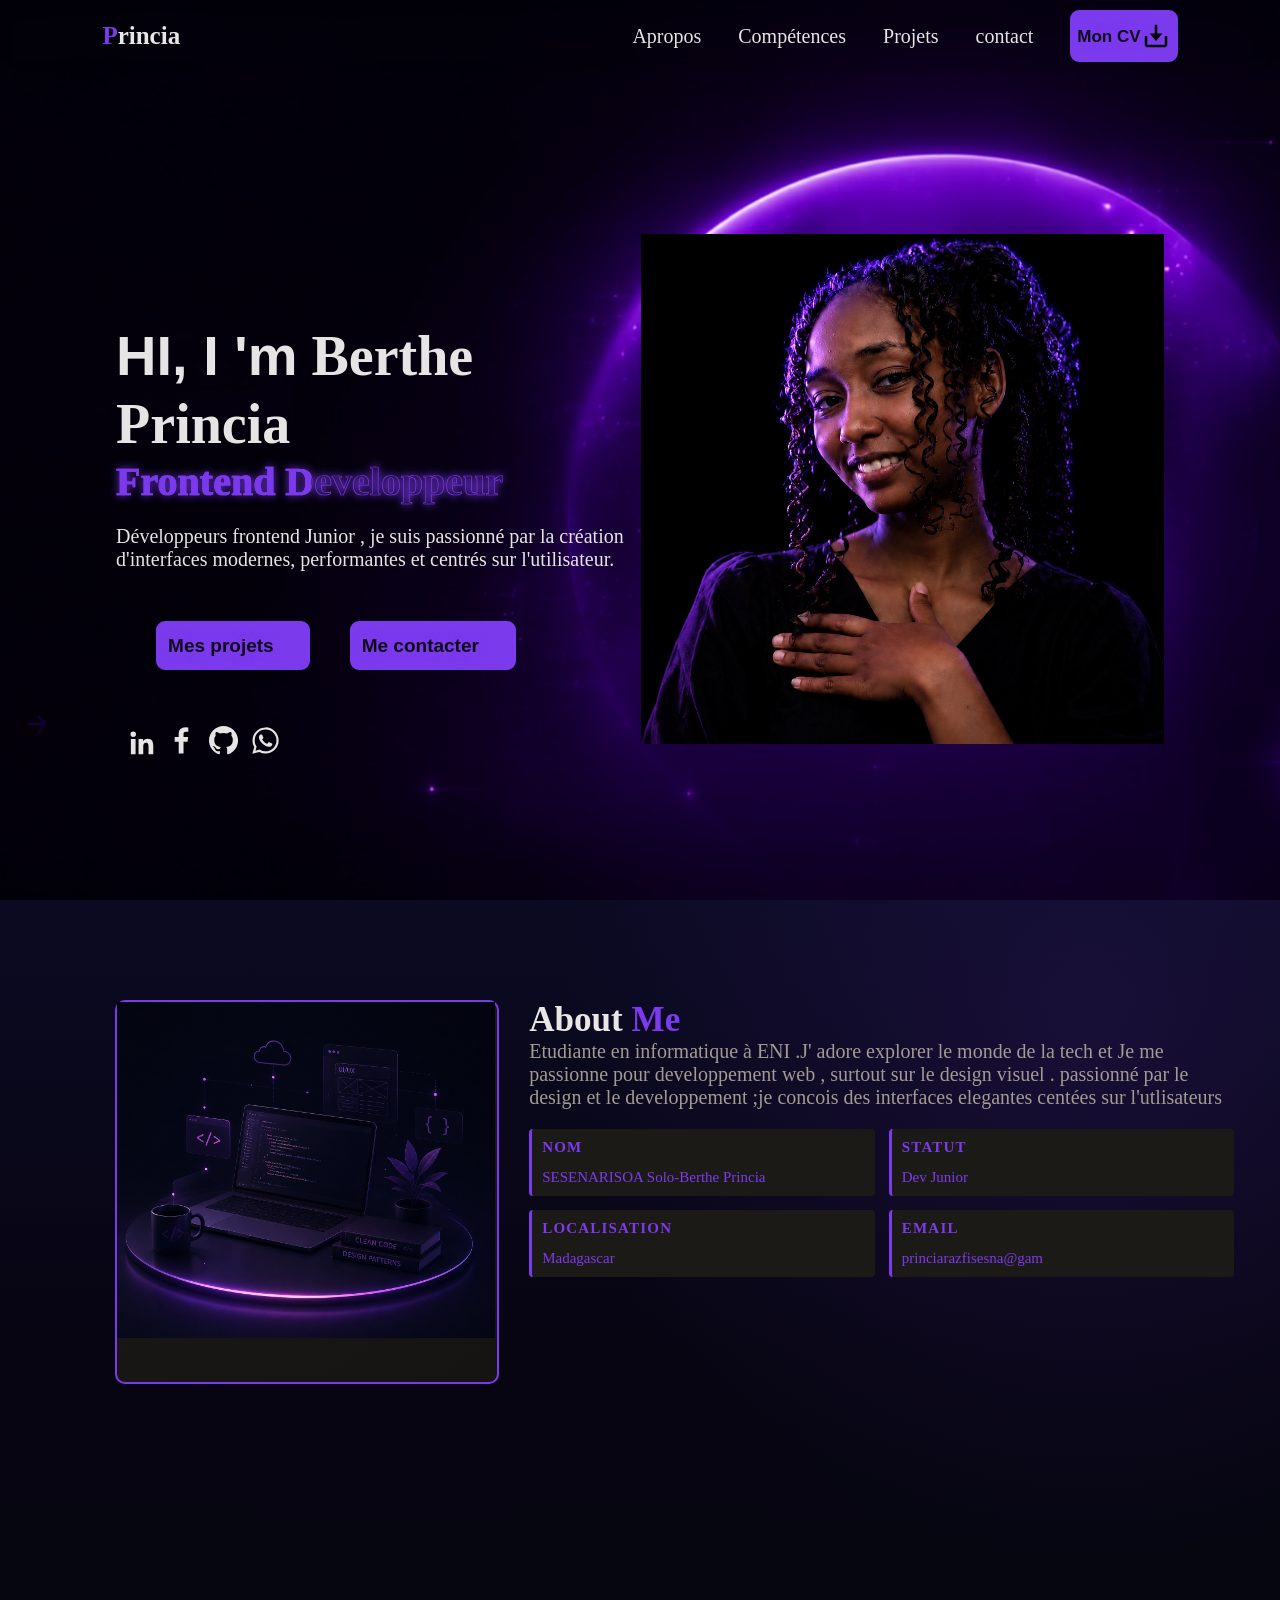
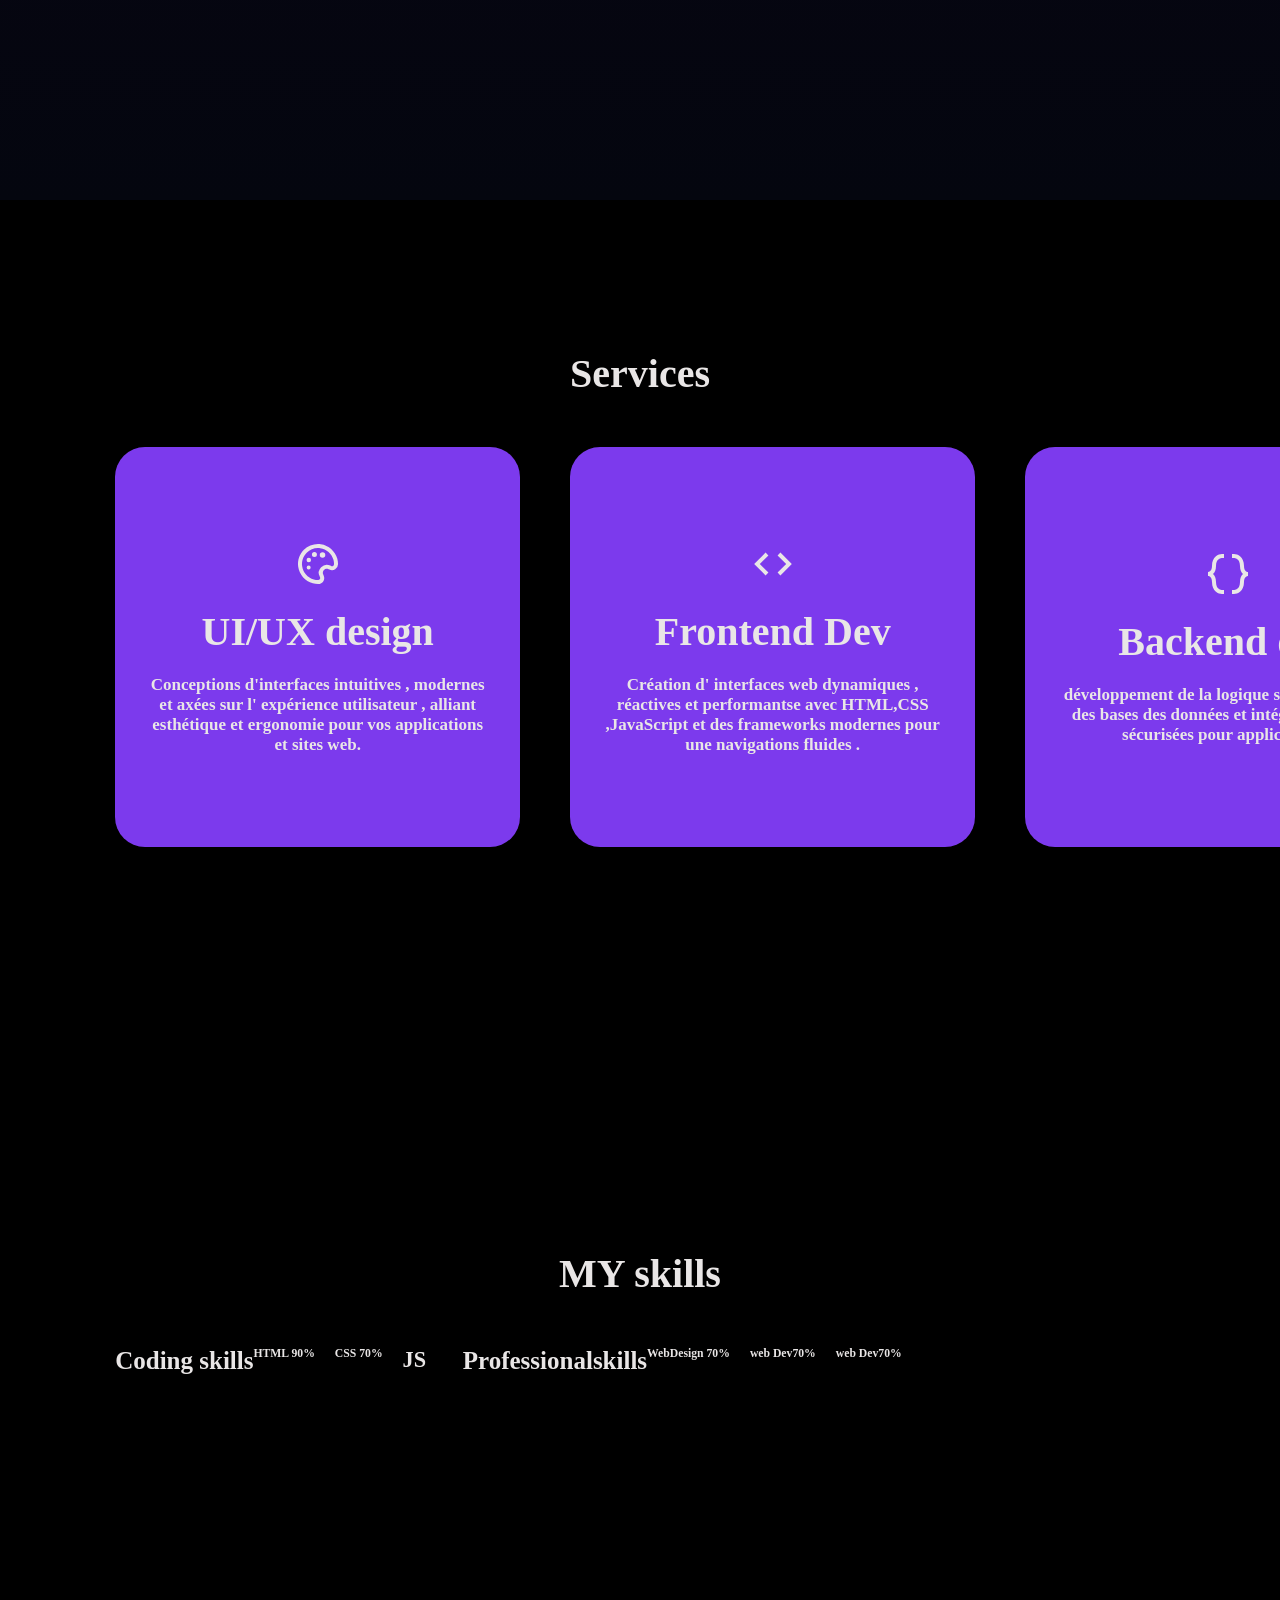
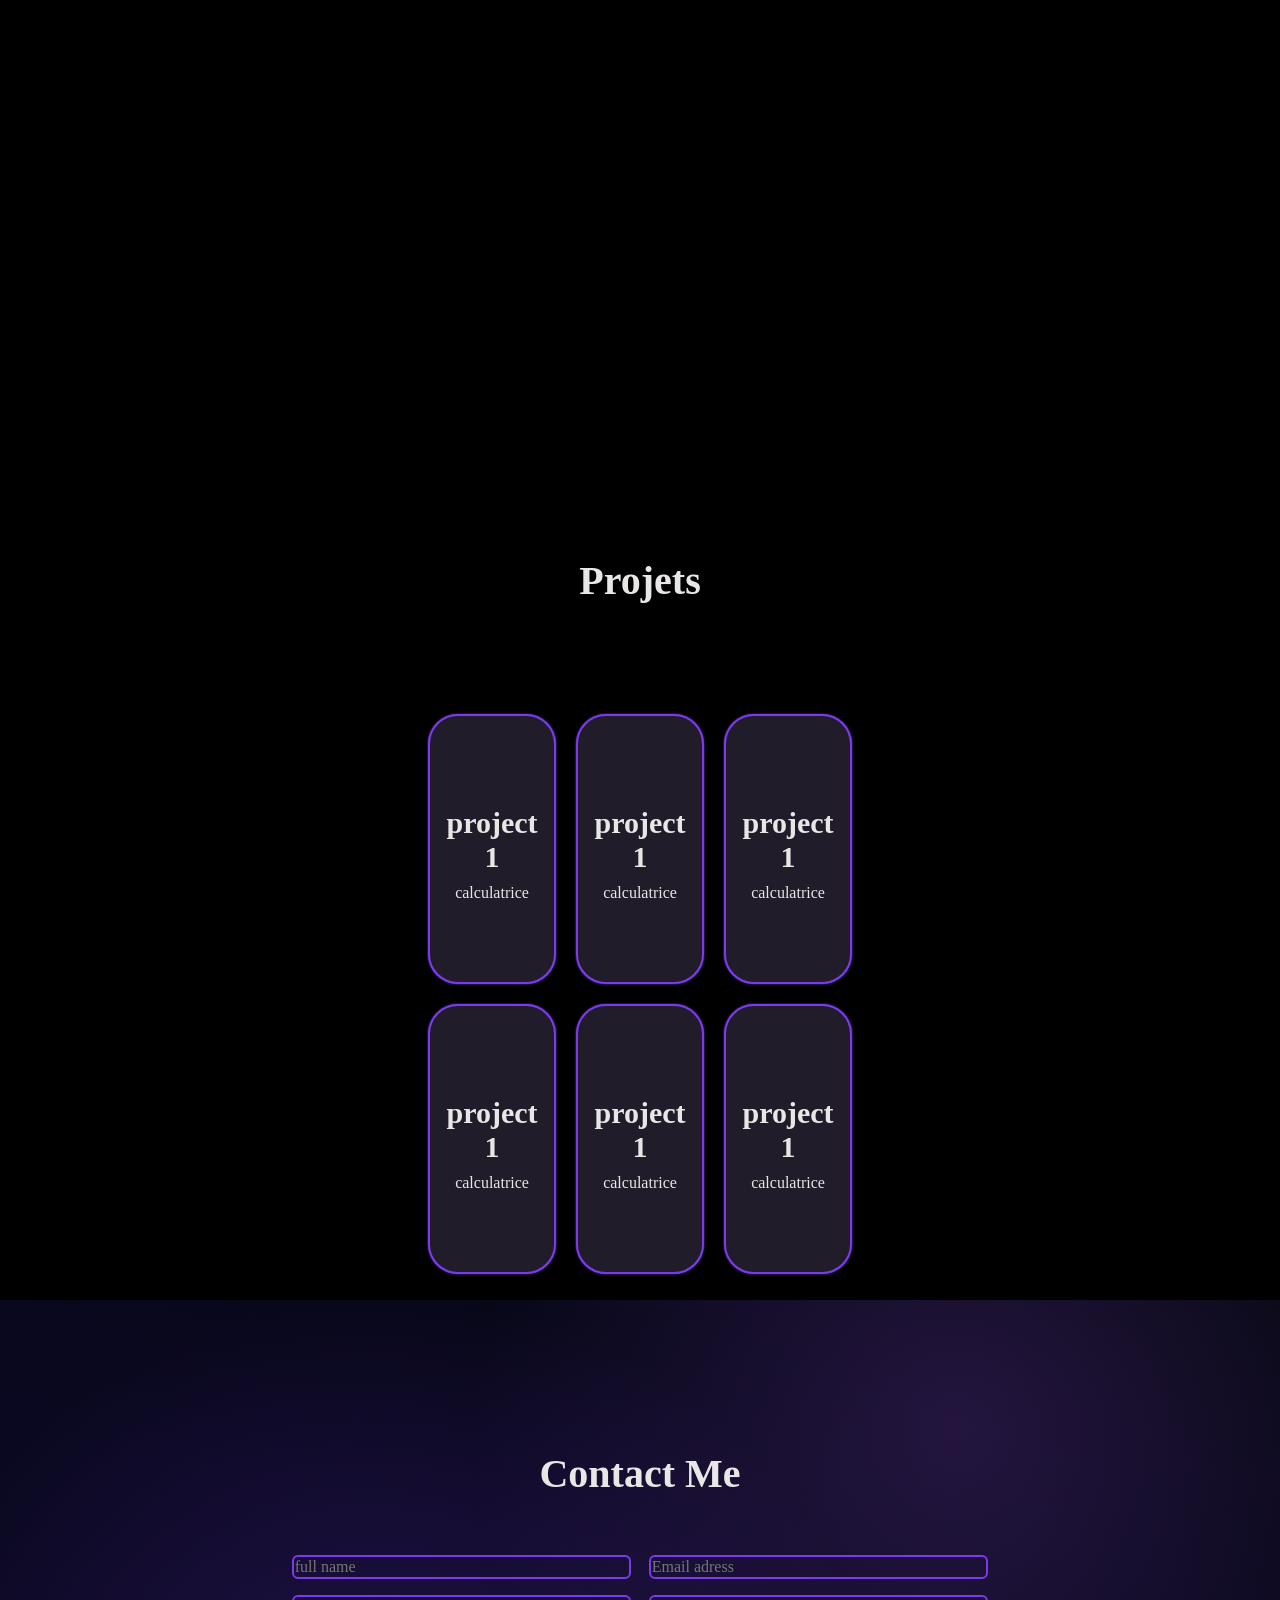
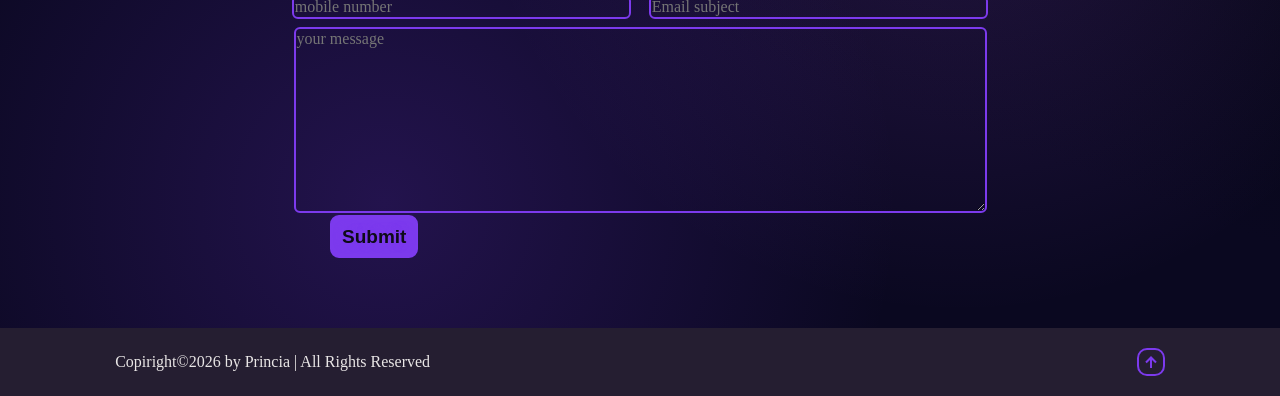
==== commit d1f6b4bf: "feat : amélioration du section skills" ====
--- a/index.html
+++ b/index.html
@@ -144,15 +144,24 @@
         
         </section >
 
-    <section id="about" class="section about"> 
+    <section id="about" class="propos"> 
+        
         <div class="about-content">
-    <div class="about-image">
-      <div class="about-img">
-        <img src="./assets/images/file_000000001d048210b02ca13c751b3bbf.png" alt="">
-      </div>
-    </div>
-    <div class="about-text">
-      <p>
+
+            <div class="about-image">
+                <div class="about-img">
+                    <img src="./assets/images/file_000000001d048210b02ca13c751b3bbf.png" alt="">
+                 </div>
+            </div>
+
+            <div class="about-text">
+
+                <h3>About <span>Me</span> </h3>
+                <p  id="para">Etudiante en informatique  à ENI .J' adore explorer le monde de la tech et
+                    Je me passionne pour developpement web , surtout sur le design visuel . passionné par le design
+                et le developpement ;je concois des interfaces elegantes centées sur l'utlisateurs</p>
+                
+      <!-- <p>
         Débutant motivé dans le développement web, je me forme aux technologies
         HTML, CSS et JavaScript avec l'ambition de créer des expériences
         digitales claires et agréables à utiliser.
@@ -161,27 +170,32 @@
         Curieux et rigoureux, j'aime apprendre en construisant de vrais projets,
         étape par étape, en soignant chaque détail : structure, style et
         interactions.
-      </p>
-      <div class="about-info">
-        <div class="info-item">
-          <span class="info-label">Nom</span>
-          <span class="info-value">Charles Celestin</span>
+      </p> -->
+            <div class="about-info">
+
+                <div class="info-item">
+                    <span class="info-label">Nom</span>
+                    <span class="info-value">SESENARISOA Solo-Berthe Princia</span>
+                </div>
+                
+                <div class="info-item" >
+                    <span class="info-label" >Statut</span>
+                    <span class="info-value">Dev Junior</span>
+                </div>
+
+                <div class="info-item">
+                    <span class="info-label">Localisation</span>
+                    <span class="info-value">Madagascar</span>
+                </div>
+
+                <div class="info-item" >
+                    <span class="info-label" >Email</span>
+                    <span class="info-value">princiarazfisesna@gam</span>
+                </div>
+
+            </div>
         </div>
-        <div class="info-item">
-          <span class="info-label">Statut</span>
-          <span class="info-value">Développeur débutant</span>
-        </div>
-        <div class="info-item">
-          <span class="info-label">Localisation</span>
-          <span class="info-value">Madagascar</span>
-        </div>
-        <div class="info-item">
-          <span class="info-label">Email</span>
-          <span class="info-value">charlesmonjakidy@gmail.com</span>
-        </div>
-      </div>
     </div>
-  </div>
  </section>
 
 
@@ -302,7 +316,7 @@
                
             </div> -->
 
-        </section> 
+        <!-- </section>  -->
 
 
 
@@ -356,9 +370,9 @@
                         <!--Boxicons v3.0.8 https://boxicons.com | License  https://docs.boxicons.com/free-->
                         <path d="M13.4 2.1c-3.16-.43-6.24.6-8.47 2.83S1.67 10.25 2.1 13.4c.53 3.89 3.46 7.21 7.29 8.25.86.23 1.74.35 2.62.35h.14c1.03-.02 1.97-.55 2.52-1.43.54-.88.6-1.95.15-2.88l-.2-.42c-.45-.94-.1-1.8.39-2.28s1.34-.84 2.28-.39l.41.2c.93.45 2 .39 2.88-.15a3 3 0 0 0 1.43-2.52c.01-.92-.1-1.85-.35-2.76-1.04-3.83-4.35-6.75-8.25-7.29Zm6.12 10.86c-.3.18-.65.2-.96.05l-.41-.2a3.96 3.96 0 0 0-4.56.78 3.96 3.96 0 0 0-.78 4.56l.2.42c.15.31.13.66-.05.96-.19.3-.49.47-.84.48-.74.02-1.48-.08-2.21-.28-3.06-.83-5.4-3.48-5.83-6.59-.34-2.53.48-5 2.27-6.79a7.96 7.96 0 0 1 5.66-2.34c.37 0 .75.03 1.13.08 3.11.42 5.75 2.76 6.59 5.83.2.73.29 1.47.28 2.21 0 .35-.18.66-.48.84Z"></path><path d="M7.33 12.76a1 1 0 1 0 0 2 1 1 0 1 0 0-2m.07-3.83a1.12 1.12 0 1 0 0 2.24 1.12 1.12 0 1 0 0-2.24m2.81-2.87a1.25 1.25 0 1 0 0 2.5 1.25 1.25 0 1 0 0-2.5m4.06.11a1.38 1.38 0 1 0 0 2.76 1.38 1.38 0 1 0 0-2.76"></path>
                         </svg>
-                            <h4>UI/UX design </h4>
-                            <p>hjhj</p>
-                        
+                        <h4>UI/UX design </h4>
+                        <p>Conceptions d'interfaces intuitives , modernes et axées sur l' expérience utilisateur , alliant esthétique et ergonomie pour vos applications et sites web.</p>
+                            
                     </div>
                 </div>
             
@@ -370,8 +384,11 @@
                         Boxicons v3.0.8 https://boxicons.com | License  https://docs.boxicons.com/free-->
                         <path d="M9.71 16.29 5.41 12l4.3-4.29-1.42-1.42L2.59 12l5.7 5.71zm6 1.42 5.7-5.71-5.7-5.71-1.42 1.42 4.3 4.29-4.3 4.29z"></path>
                         </svg> 
-                        <h4>UI/UX design </h4>
-                        <p>hjhj</p>
+                        
+
+                        <h4>Frontend Dev</h4>
+                            <p>Création d' interfaces web dynamiques , réactives et performantse avec HTML,CSS ,JavaScript et des frameworks modernes pour une navigations fluides . </p>
+                        
                         
                     </div>
                 </div>
@@ -383,8 +400,9 @@
 <!--Boxicons v3.0.8 https://boxicons.com | License  https://docs.boxicons.com/free-->
 <path d="M4 8c0 2.8-1.68 2.99-2.01 3v2c.1 0 2.01.03 2.01 3 0 4.74 3.27 6 5 6h1v-2h-.99C8.7 20 6 19.83 6 16c0-1.99-.67-3.25-1.5-4C5.34 11.25 6 9.99 6 8c0-3.83 2.7-3.99 3-4h1V2H9C7.27 2 4 3.26 4 8M20 8c0-4.74-3.27-6-5-6h-1v2h.99C15.3 4 18 4.17 18 8c0 1.99.67 3.25 1.5 4-.84.75-1.5 2.01-1.5 4 0 3.83-2.7 3.99-3 4h-1v2h1c1.73 0 5-1.26 5-6 0-2.8 1.68-2.99 2.01-3v-2c-.1 0-2.01-.03-2.01-3"/>
 </svg>
-                            <h4>UI/UX design </h4>
-                            <p>hjhj</p>
+                            <h4>Backend dev</h4>
+                            <p>développement de la logique serveur , gestion des bases des données et intégration d'APls sécurisées pour applications .
+                            </p>
                         
                     </div>
                 </div>
@@ -412,10 +430,14 @@
                                 <div class="bar"><span></span></div>
                             </div>
 
-                             <div class="progress">
-                                <h3>JS <span>40%</span></h3>
-                                <div class="bar"><span></span></div>
+                             <div class="bar">
+                                <div class="indfo">
+                                    <h3>JS <span>40%</span></h3>
+                                </div>
+                                
+                                <div class="progress-line"><span></span></div>
                             </div>
+                            
                         </div>
                 </div>
 
@@ -454,13 +476,12 @@
            <h2 class="heading">Projets</h2>
  
            <div class="projects">
-             <div class="projects1">
-            <img class="img" src="" alt="">
-            <h3>project 1</h3>
-            <P>calculatrice</P>
-            
-
-           </div>
+            <div class="haut">
+                <div class="projects1">
+                    <img class="img" src="" alt="">
+                        <h3>project 1</h3>
+                        <P>calculatrice</P>
+                </div>
 
             <div class="projects1">
             <img  class="img" src="" alt="">
@@ -470,12 +491,14 @@
 
            </div>
         
-            <div class="projects1">
-            <img  class="img" src="" alt="">
-            <h3>project 1</h3>
-            <P>calculatrice</P>
-
-              </div>
+                <div class="projects1">
+                    <img  class="img" src="" alt="">
+                    <h3>project 1</h3>
+                    <P>calculatrice</P>
+                </div>
+            </div>
+
+            <div class="bas">
            <div class="projects1">
             <img class="img" src="" alt="">
             <h3>project 1</h3>
@@ -492,12 +515,11 @@
            </div>
 
             
-           <div class="projects1">
-            <img  class="img" src="" alt="">
-            <h3>project 1</h3>
-            <P>calculatrice</P>
-            
-
+                <div class="projects1">
+                    <img  class="img" src="" alt="">
+                    <h3>project 1</h3>
+                    <P>calculatrice</P>
+                </div>
            </div>
 
             
--- a/css/style.css
+++ b/css/style.css
@@ -389,21 +389,37 @@
 
 /* A PROPOS */
 
+.propos{
+    background: radial-gradient(circle at 85% 15%, rgba(124,58,237,0.12), transparent 40%) ,
+                
+                linear-gradient(180deg,#0b0a22 0%, #070512 50%,#04060f 100%) ;
+}
+
 .about-content {
-  display: grid;
+  /* display: grid;
   grid-template-columns: 280px 1fr;
   gap: 3.5rem;
-  align-items: start;
-    transition: all 2s ease;
+  align-items: start; */
+ 
+  display: flex;
+  flex-direction: row;
+  gap: 3rem;
+    transition: all 2s ease-in;
 }
 
 .about-img {
-  width: 100%;
+  width: 30vw;
+  height: auto;
+  max-height: 57vh;
   aspect-ratio: 1;
   background: linear-gradient(145deg, #1c1a17, #161412);
-  border: 2px solid #ff7a1a;
+  border: 2px solid #7c3aed;
   border-radius: 10px;
   position: relative;
+}
+.about-img img{
+    width: 29.5vw;
+    height: auto;
 }
 
 .about-frame::before {
@@ -414,39 +430,54 @@
   border-radius: 6px;
 }
 
+.about-text {
+    font-size: 3rem;
+
+
+}
+
+
 .about-text p {
   color: #a19b93;
   margin-bottom: 1.2rem;
-  font-size: 1.02rem;
-}
-
+  font-size: 2rem;
+}
+ 
 .about-info {
   display: grid;
   grid-template-columns: 1fr 1fr;
-  gap: 1.2rem;
+  gap: 1.4rem;
   margin-top: 2rem;
-}
+  /* display: flex;
+  flex-direction: row;
+  gap: 2rem; */
+} 
 
 .info-item {
   display: flex;
   flex-direction: column;
-  gap: 0.3rem;
+  gap: 1.3rem;
   padding: 1rem;
+ 
   background: #1c1a17;
-  border-left: 3px solid #ff7a1a;
+  border-left: 3px solid #7c3aed;
   border-radius: 4px;
+  width: 27vw;
 }
 
 .info-label {
-  font-size: 0.75rem;
+    color: #dedce0;
+  font-size: 1.5rem;
   text-transform: uppercase;
   letter-spacing: 0.08em;
-  color: #ff7a1a;
+  /* color: #7c3aed; */
   font-weight: 600;
 }
 
+
+
 .info-value {
-  font-size: 0.95rem;
+  font-size: 1.5rem;
   color: #f5f3ef;
 }
 
@@ -616,7 +647,7 @@
 
 } */
 
-/* .about-content   span{
+.about-content   span{
     color: #7c3aed;
 }
 
@@ -639,13 +670,13 @@
 ::-webkit-scrollbar-thumb{
     background-color: #7c3aed;
 
-} */
-
-
-/* 
+}
+
+
+
 ::-webkit-scrollbar-track{
     background-color: #000000;
-} */
+}
 
 
 
@@ -730,13 +761,24 @@
 
 .projets{
     background-color: #423e49;
+    display: flex;
+    justify-content: center;
+    align-items: center;
+    flex-direction: column;
+    gap:6rem ;
+    background: #000000;
+   
+}
+.haut{
+    display: flex;
+    flex-direction: row;
+    gap: 2rem;
+    margin-bottom: 2rem;
+}
+.bas{
       display: flex;
-    justify-content: center;
-    align-items: center;
-    gap:4rem ;
-    background: #000000;
-    max-height: 50vh;
-    padding: 12rem 15%;
+    flex-direction: row;
+    gap: 2rem;  
 }
 
 .projets-box{
@@ -784,7 +826,7 @@
    min-height:  auto;
   
    /* padding-bottom: 7rem; */
-   background: #251e31;
+   background: #675785;
 
 
 
@@ -859,17 +901,59 @@
     color: #7c3aed;
 } */
 
-.skills-content .progress{
+.bar{
+    font-size: 19px;
+}
+
+.bar .indfo span{
+    font-size: 17px;
+    font-weight: 500;
+    animation: showText 0.5s 1s linear forwards;
+    opacity: 0;
+}
+
+.bar .progress-line{
+    position: relative;
+    border-radius: 10px;
+    width: 100%;
+    height: 5px;
+    background-color: #dedce0;
+    animation: animate 1s cubic-bezier(1,0,0,0.5,1) forwards;
+    transform: scaleX(0);
+    transform-origin: left;
+}
+
+
+.bar .progress-line span{
+    height: 100%;
+    background-color: #7c3aed;
+    position: absolute;
+    border-radius: 10px;
+    animation: animate 1s 1s cubic-bezier(1,0,0,0.5,1)forwards;
+    transform: scaleX(0);
+    transform-origin: left;
+}
+
+.progress-line span{
+    width:  100%;
+}
+
+
+
+
+
+
+/* .skills-content .progress{
     padding: 1rem 10px;
      position: relative;
     border: .2rem solid #7c3aed;
     border-radius: .6rem;
-    width: 100%;
+    width: 100%; */
     /* padding: .5rem 1.5 rem; */
     /* margin: 1rem ; */
-    z-index: 1;
+    /* z-index: 1;
     overflow: hidden;
-
+   
 }
 
 .skills-content .progress h3{
@@ -880,29 +964,34 @@
 
 .skills-content .progress h3 span{
     color: #7c3aed;
-}
-
-.skills-content .progress .bar{
+} */
+
+/* .skills-content .progress .bar{
     height: 2rem;
     border-radius: .6rem;
     border: .2rem solid #7c3aed;
     padding: .5rem;
-    margin: 1rem 0;
-    
-    
-}
+    margin: 1rem 0; */
+    /* background-color: #7c3aed;
+    animation:animate 1s cubic-bezier(1,0,0,5,1) forwards;
+    transform: scaleX(0);
+    transform-origin: left; */
+    
+    
+
 
 .skills-content .progress .bar span{
     display: block;
     height: 40vh;
     border-radius: .3rem;
     background: transparent;
+    animation: showText 0.5s 1s linear forwards;
 }
 
 
 /* 
 pour hover des span */
-/* html */
+/* html
 .skills-column:nth-child(1) .skills-content .progress:nth-child(1) .bar span{
     width: 90%;
    
@@ -922,7 +1011,7 @@
 
 .skills-column:nth-child(1) .skills-content .progress:nth-child(1) .bar span:hover::before{
     width: 90%;
-}
+} */
 
 
 
@@ -930,7 +1019,7 @@
 
 /* CSS */
 
-.skills-column:nth-child(1) .skills-content .progress:nth-child(2) .bar span{
+/* .skills-column:nth-child(1) .skills-content .progress:nth-child(2) .bar span{
     width: 70%;
     
 
@@ -949,11 +1038,11 @@
 
 .skills-column:nth-child(1) .skills-content .progress:nth-child(2) .bar span:hover::before{
     width: 70%;
-}
+} */
 
 /* JS */
 
-.skills-column:nth-child(1) .skills-content .progress:nth-child(3) .bar span{
+/* .skills-column:nth-child(1) .skills-content .progress:nth-child(3) .bar span{
     width: 40%;
     
 
@@ -972,11 +1061,11 @@
 
 .skills-column:nth-child(1) .skills-content .progress:nth-child(3) .bar span:hover::before{
     width: 40%;
-}
+} */
 
 
 /* web design  */
-.skills-column:nth-child(2) .skills-content .progress:nth-child(1) .bar span{
+/* .skills-column:nth-child(2) .skills-content .progress:nth-child(1) .bar span{
     width: 70%;
     
 }
@@ -994,17 +1083,17 @@
 
 .skills-column:nth-child(2) .skills-content .progress:nth-child(1) .bar span:hover::before{
     width: 70%;
-}
+} */
 
 /* web developpement */
 
-.skills-column:nth-child(2) .skills-content .progress:nth-child(2) .bar span{
+/* .skills-column:nth-child(2) .skills-content .progress:nth-child(2) .bar span{
     width: 40%;
     
 
-}
-
-.skills-column:nth-child(2) .skills-content .progress:nth-child(2) .bar span::before{
+} */
+
+/* .skills-column:nth-child(2) .skills-content .progress:nth-child(2) .bar span::before{
      content: '';
     position: absolute;
     top: 45px;
@@ -1017,7 +1106,7 @@
 
 .skills-column:nth-child(2) .skills-content .progress:nth-child(2) .bar span:hover::before{
     width: 40%;
-}
+} */
 
 
 
@@ -1027,7 +1116,7 @@
 /* services */
 .heading{
     text-align: center;
-    font-size: 7rem;
+    font-size: 4rem;
     margin: 5rem 0;
 
 }
@@ -1041,6 +1130,7 @@
 
 .service h2{
     color: #dedce0;
+    font-size: 1rem;
 }
 
 .service-container{
@@ -1051,6 +1141,8 @@
 }
 
 .service-box{
+    width: 45vh;
+    height: auto;
     display: flex;
     justify-content: center;
     align-items: center;
@@ -1064,9 +1156,9 @@
 }
 
 .service-box:hover{
-    background: #2f2f7e;
+    background: #111122;
     color: #7c3aed;
-    border: 5px solid #7c3aed;
+    border: 3px solid #7c3aed;
     transform: scale(1.03);
 }
 
@@ -1088,8 +1180,8 @@
 
 .service-info p{
     font-weight: 600;
-    font-size: 1.4rem;
-    line-height: 1.7;
+    font-size: 1.7rem;
+    line-height: 1.;
 }
 
 .services-info svg{
@@ -1116,8 +1208,8 @@
 
 
 .projects1{
-    width: 40vh;
-    height: 50vh;
+    width: 10vw;
+    height: 30vh;
     display: flex;
     flex-direction: column;
     align-items: center;
@@ -1156,11 +1248,15 @@
 }
 
 
-
+/* contact */
 
 .contact{
     min-height: auto;
+     background: radial-gradient(circle at  30% 80%, rgba(124,58,237,0.22), transparent 50%) ,
+                radial-gradient(circle at  75% 20%, rgba(168,85,247,0.18), transparent 45%) ,
+                linear-gradient(200deg,#04060f 0%, #0a0820 50%) ;
     padding-bottom: 7rem;
+    backdrop-filter: blur(15px);
 
 }
 
--- a/css/responsive.css
+++ b/css/responsive.css
@@ -103,7 +103,7 @@
     /* text-align: center; */
 }
 
-    img{
+    .hero-image{
     top: 0;
     right: 0;
     z-index: 1;
@@ -268,6 +268,27 @@
     /* height: 50%; */
 }
 
+.about-content{
+    display: flex;
+    flex-direction: column;
+}
+
+.about-img {
+  width: 71vw;
+  height:50vh ;
+  max-height: 57vh;
+  aspect-ratio: 1;
+  background: linear-gradient(145deg, #1c1a17, #161412);
+  border: 2px solid #7c3aed;
+  border-radius: 10px;
+  position: relative;
+}
+
+.about-img img{
+    width: 70vw;
+    height: auto;
+}
+
 .service-container{
     display: inline-flex;
     flex-direction: column-reverse;
--- a/css/animations.css
+++ b/css/animations.css
@@ -120,4 +120,10 @@
           transform: translateY(.5rem);
           
         }
+      }
+
+      @keyframes animate{
+        100%{
+          transform: scaleX(1);
+        }
       }
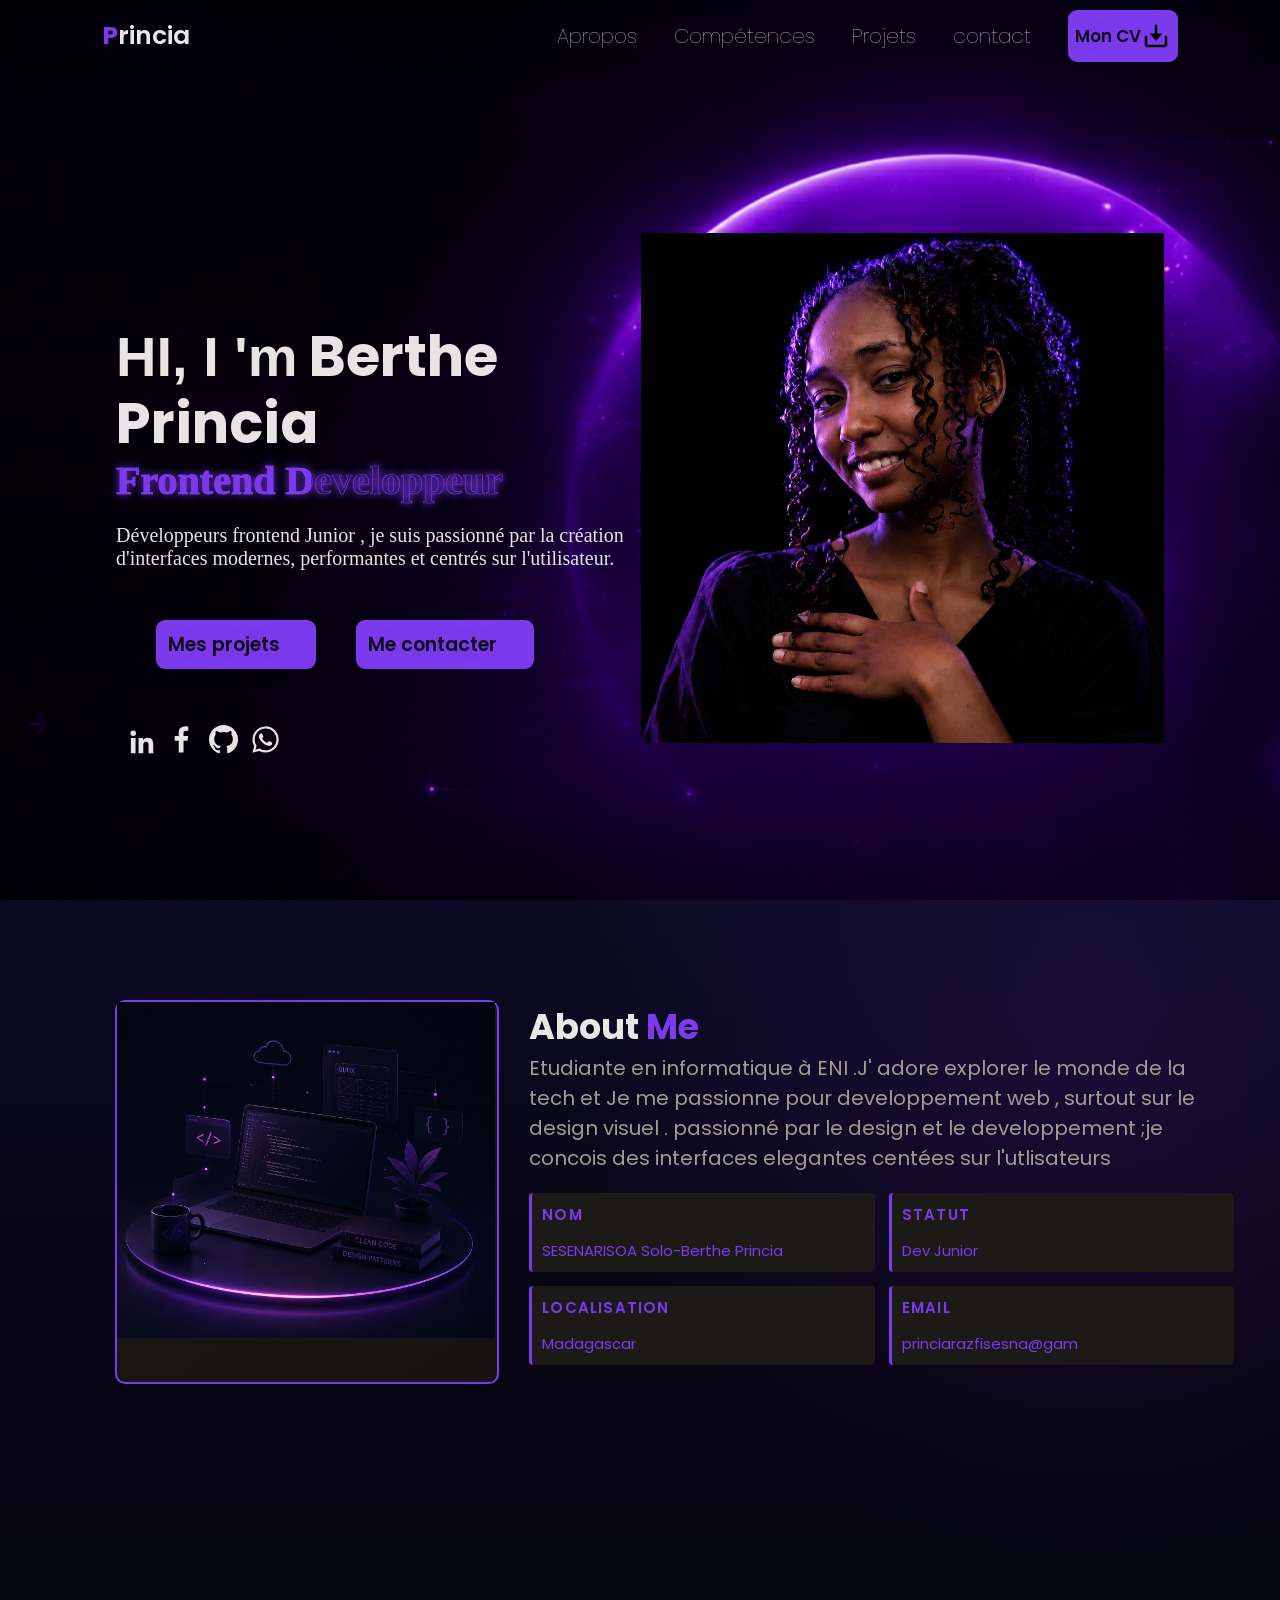
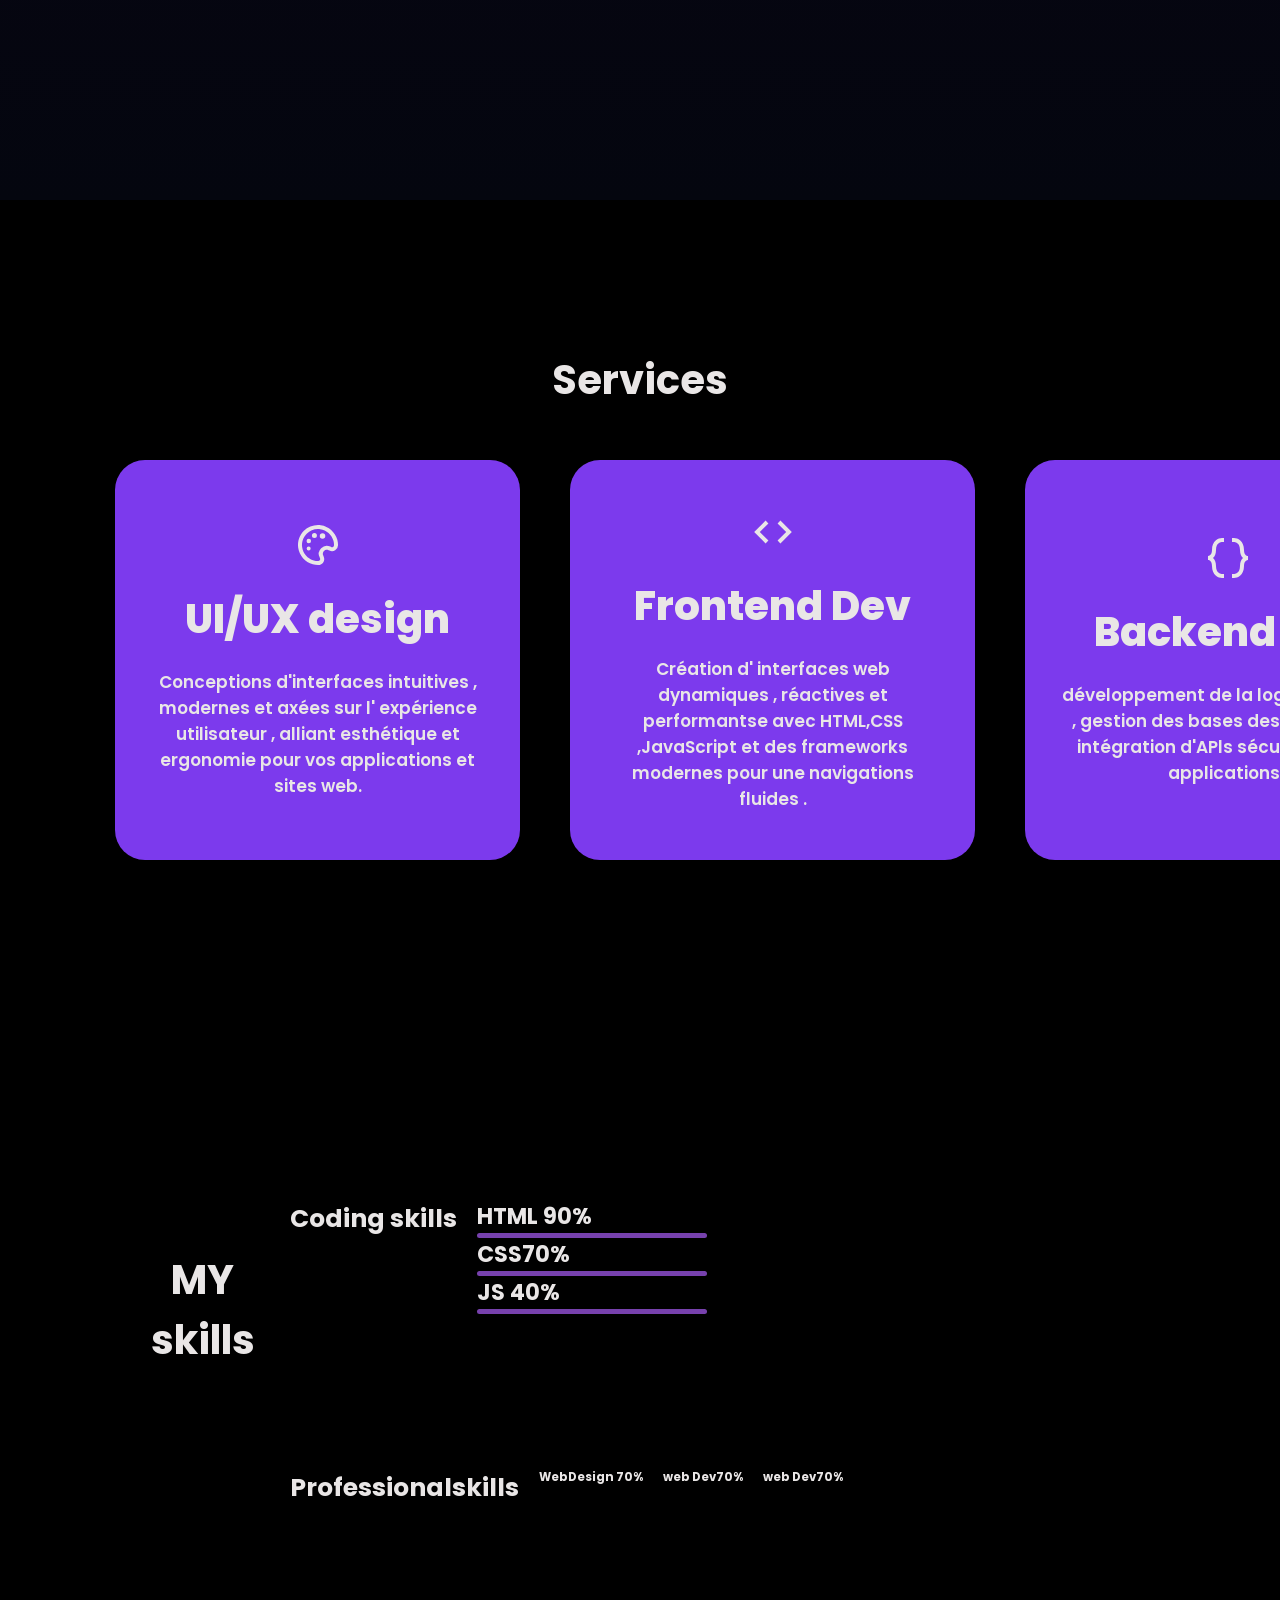
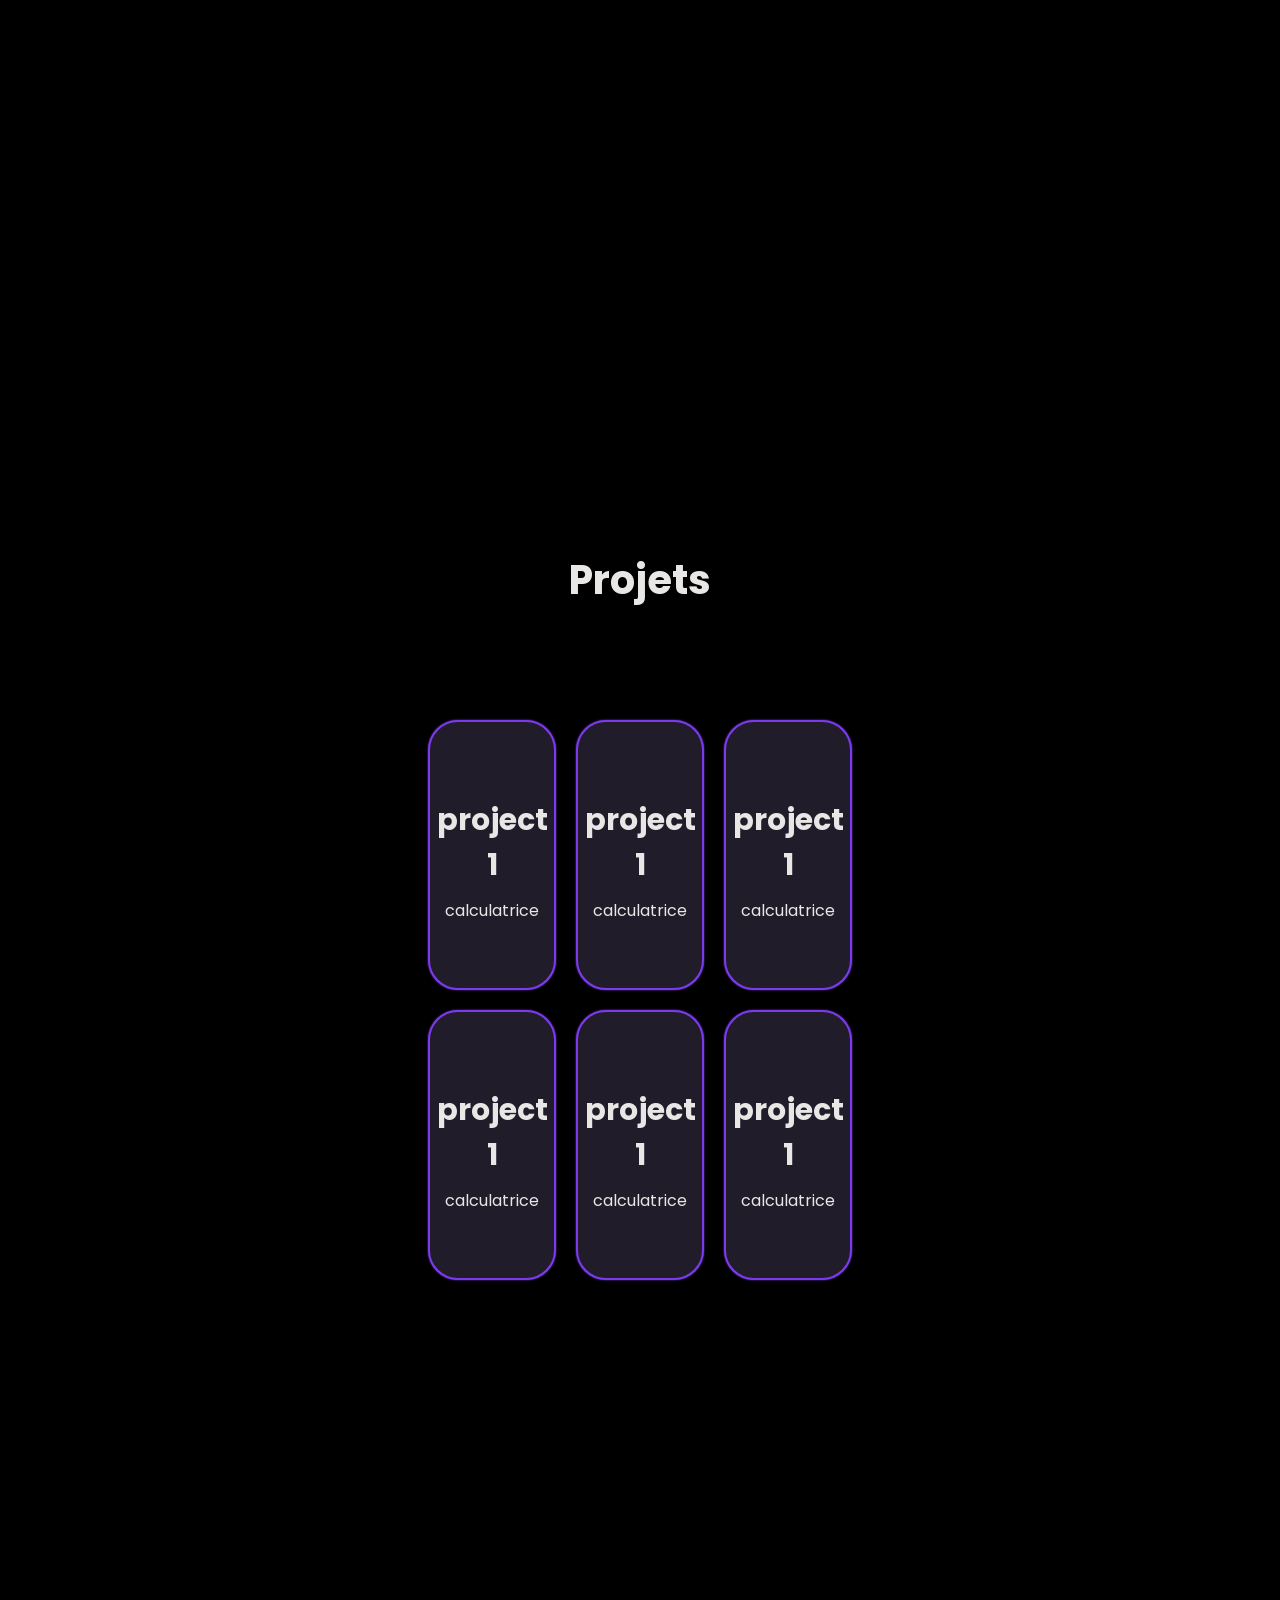
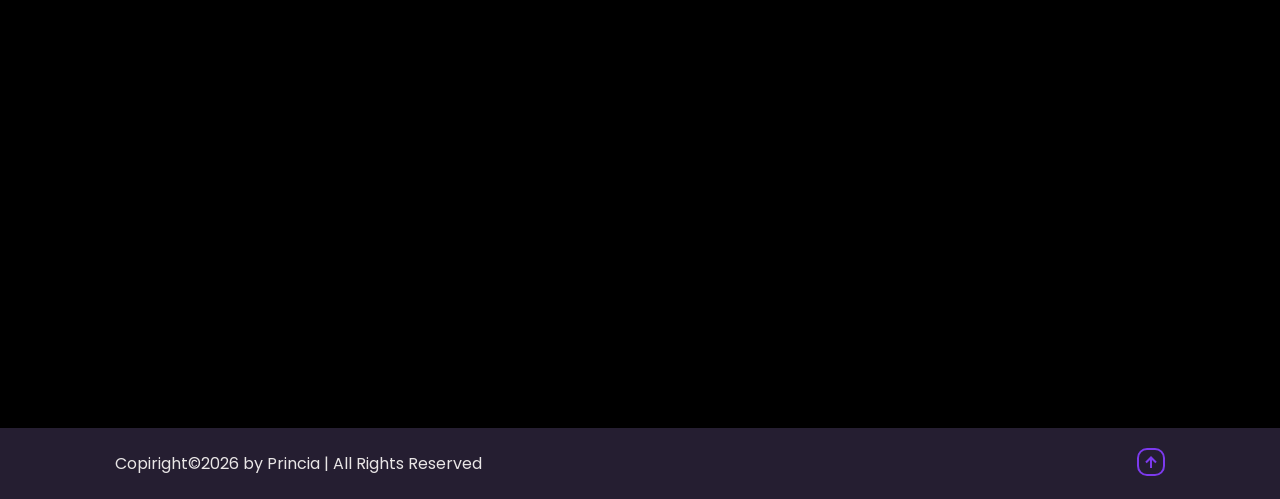
==== commit f8b09da3: "feat :améliorer la section skills" ====
--- a/index.html
+++ b/index.html
@@ -3,6 +3,13 @@
 <head>
     <meta charset="UTF-8">
     <meta name="viewport" content="width=device-width, initial-scale=1.0">
+    <link rel="preconnect" href="https://fonts.googleapis.com">
+    <link rel="preconnect" href="https://fonts.gstatic.com" crossorigin>
+    <link href="https://fonts.googleapis.com/css2?family=Plus+Jakarta+Sans:ital,wght@0,200..800;1,200..800&family=Poppins:ital,wght@0,100;0,200;0,300;0,400;0,500;0,600;0,700;0,800;0,900;1,100;1,200;1,300;1,400;1,500;1,600;1,700;1,800;1,900&family=Space+Grotesk:wght@300..700&display=swap" rel="stylesheet">
+
+
+
+
     <link rel="preconnect" href="https://fonts.googleapis.com">
     <link rel="preconnect" href="https://fonts.gstatic.com" crossorigin>
     <link href="https://fonts.googleapis.com/css2?family=Great+Vibes&display=swap" rel="stylesheet">
@@ -418,24 +425,31 @@
                     <h3 class="title">Coding skills </h3>
 
                     <div class="skills-box">
-                        <div class="skills-content">
-
-                            <div class="progress">
-                                <h3>HTML <span>90%</span></h3>
-                                <div class="bar"><span></span></div>
+                        <div class="technical-bars">
+
+                           <div class="bar">
+                                <div class="indfo">
+                                    <h3>HTML <span>90%</span></h3>
+                                </div>
+                                
+                                <div class="progress-line html"><span></span></div>
                             </div>
 
-                             <div class="progress">
-                                <h3>CSS <span>70%</span></h3>
-                                <div class="bar"><span></span></div>
+                             <div class="bar">
+                                <div class="indfo">
+                                    <h3>CSS<span>70%</span></h3>
+                                </div>
+                                
+                                <div class="progress-line css"><span></span></div>
                             </div>
+
 
                              <div class="bar">
                                 <div class="indfo">
                                     <h3>JS <span>40%</span></h3>
                                 </div>
                                 
-                                <div class="progress-line"><span></span></div>
+                                <div class="progress-line js"><span></span></div>
                             </div>
                             
                         </div>
@@ -461,6 +475,9 @@
                                 <h3>web Dev<span>70%</span></h3>
                                 <div class="bar"><span></span></div>
                             </div>
+
+
+                            
                              
 
                         </div> 
--- a/css/style.css
+++ b/css/style.css
@@ -905,37 +905,53 @@
     font-size: 19px;
 }
 
-.bar .indfo span{
+.technical-bars.bar .indfo span{
     font-size: 17px;
     font-weight: 500;
     animation: showText 0.5s 1s linear forwards;
     opacity: 0;
 }
 
-.bar .progress-line{
+.technical-bars .bar .progress-line{
     position: relative;
     border-radius: 10px;
-    width: 100%;
+    width: 200%;
     height: 5px;
-    background-color: #dedce0;
-    animation: animate 1s cubic-bezier(1,0,0,0.5,1) forwards;
+    background-color: #7741ad;
+    animation: animate 1s cubic-bezier(1,0,0.5,1) forwards;
     transform: scaleX(0);
     transform-origin: left;
 }
 
-
-.bar .progress-line span{
+.Compétences{
+    display: flex;
+}
+
+.skills-row{
+    display: flex;
+    flex-direction: row;
+}
+
+.skills-column{
+    display: flex;
+    flex-direction: row;
+    gap: 20px;
+    /* width: 25vw; */
+}
+
+
+.bar .progress-line .html span{
     height: 100%;
     background-color: #7c3aed;
     position: absolute;
     border-radius: 10px;
-    animation: animate 1s 1s cubic-bezier(1,0,0,0.5,1)forwards;
+    animation: animate 1s 1s cubic-bezier(1,0,0.5,1) forwards;
     transform: scaleX(0);
     transform-origin: left;
 }
 
-.progress-line span{
-    width:  100%;
+.progress-line .html span{
+    width:  10%;
 }
 
 
--- a/css/responsive.css
+++ b/css/responsive.css
@@ -3,6 +3,10 @@
         width:  100% !important;
 
     } */
+
+    h1{
+        font-size: 42px;
+    }
     .burger{
       display: block;
       color: white;
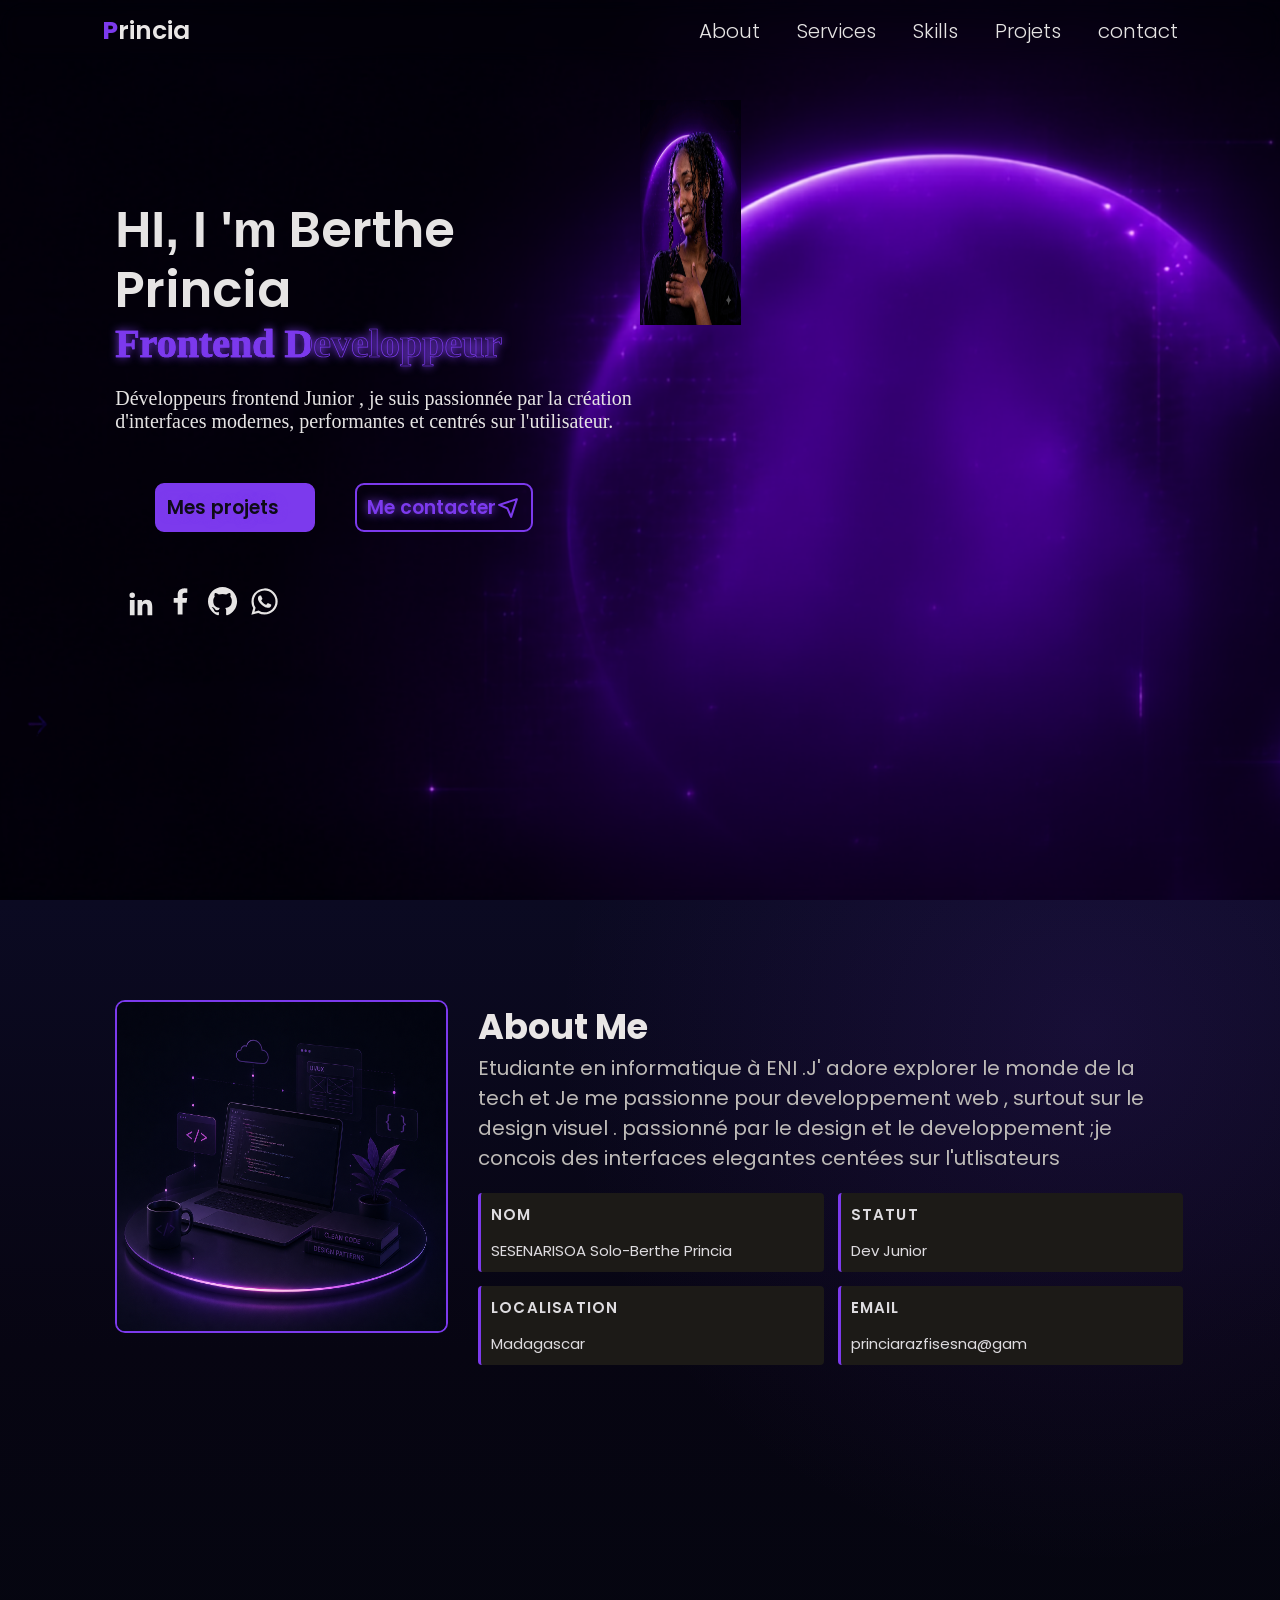
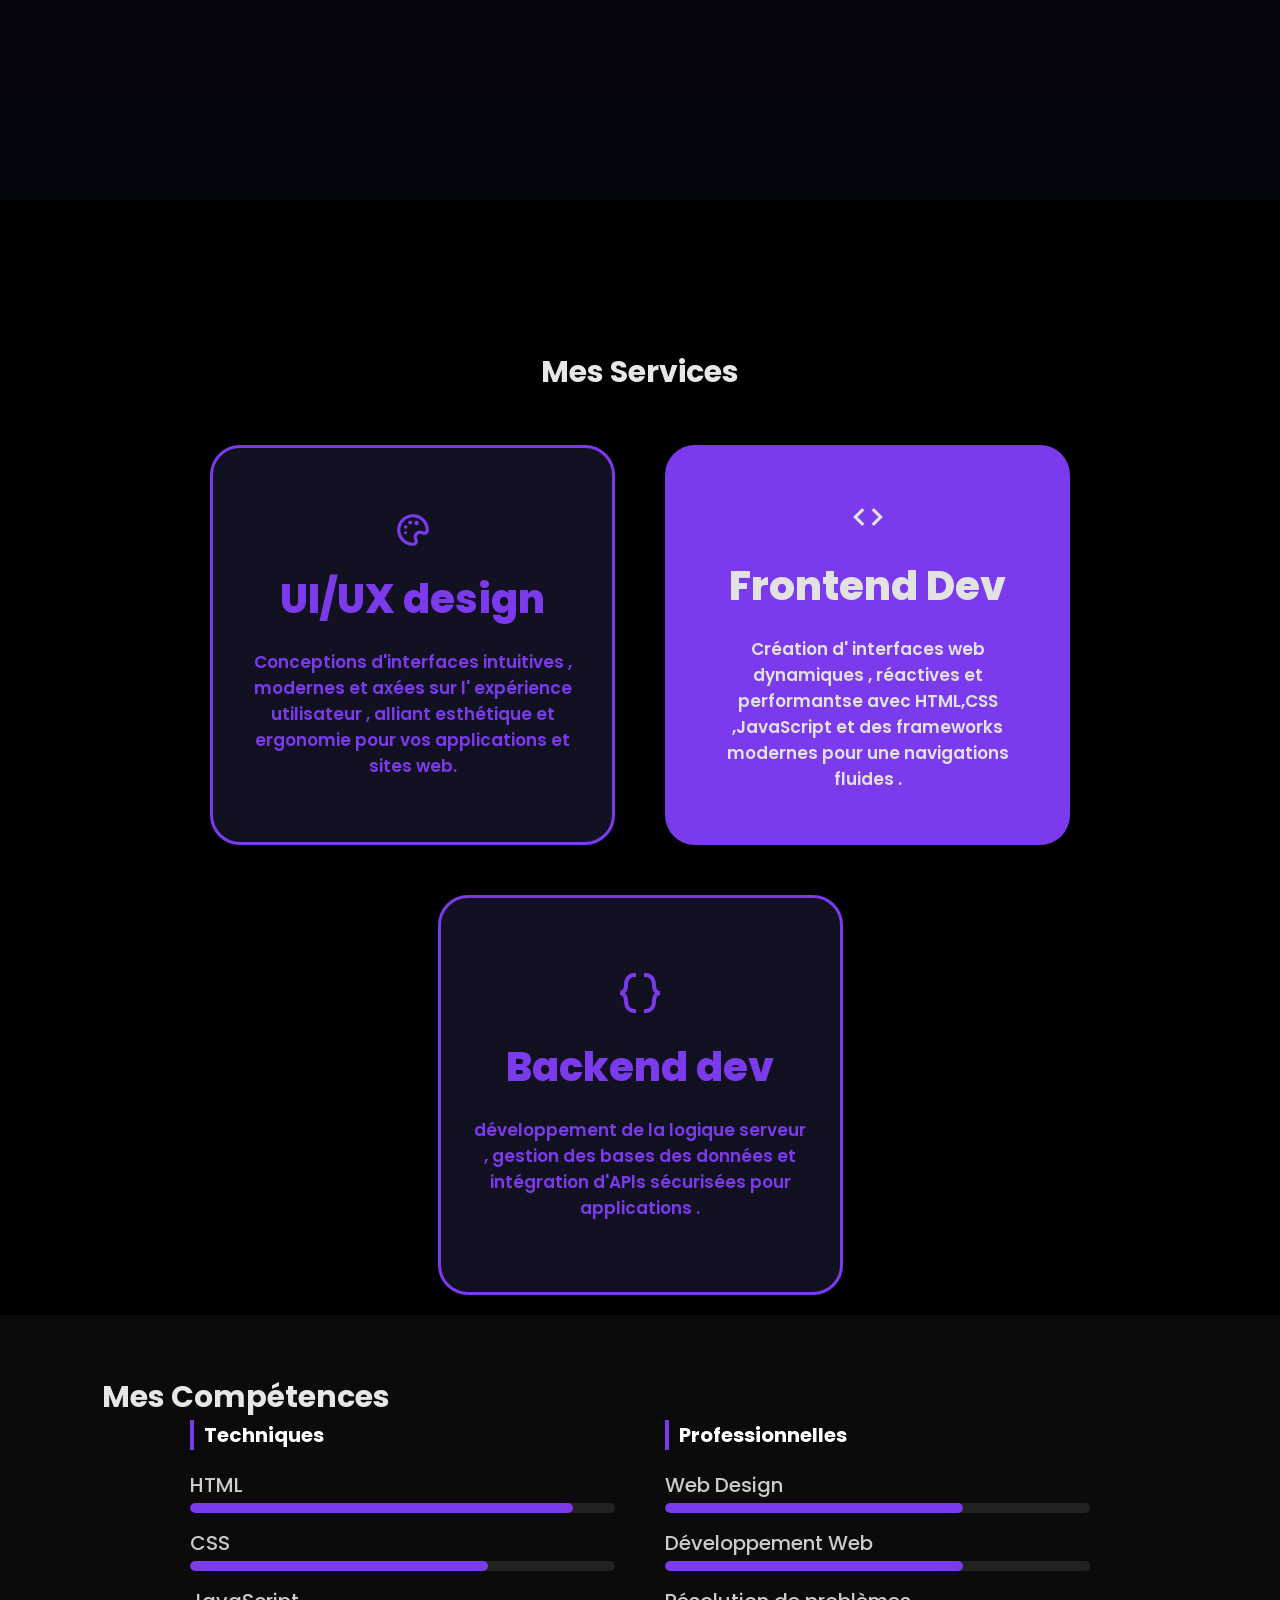
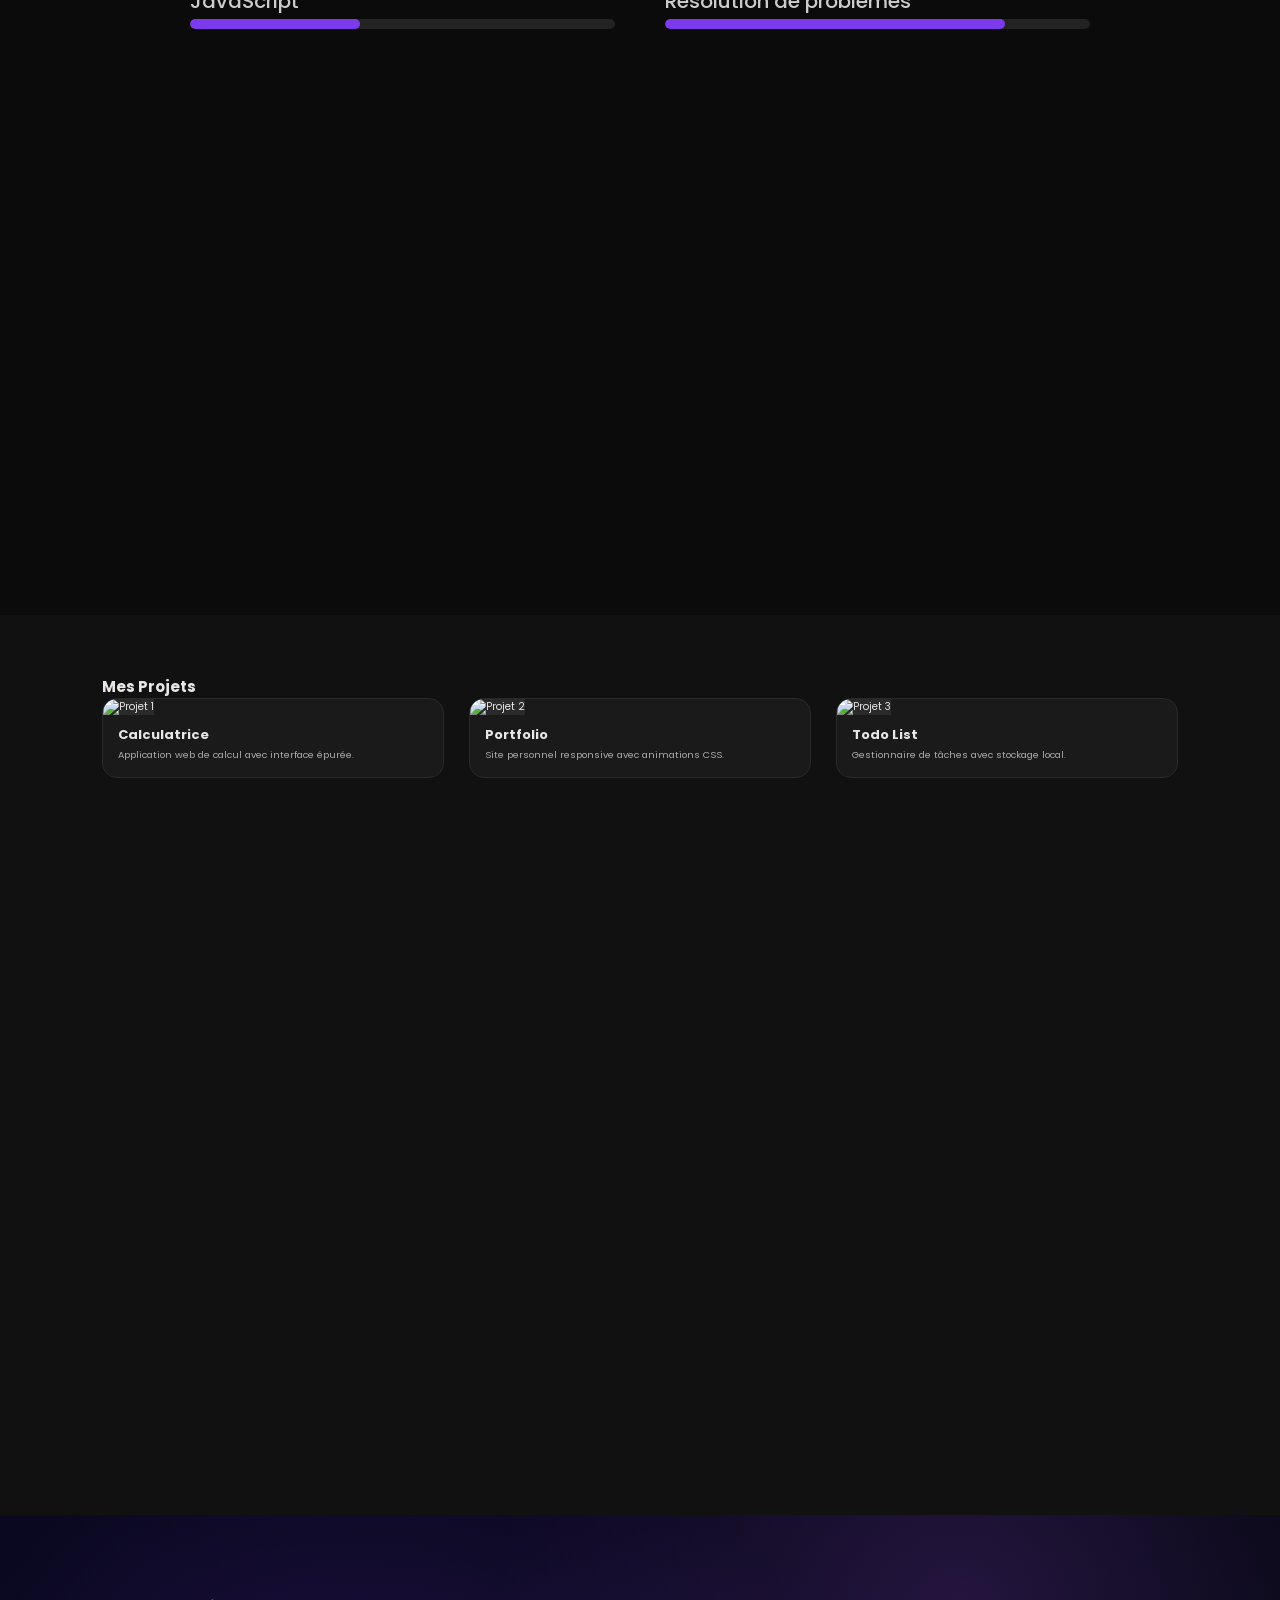
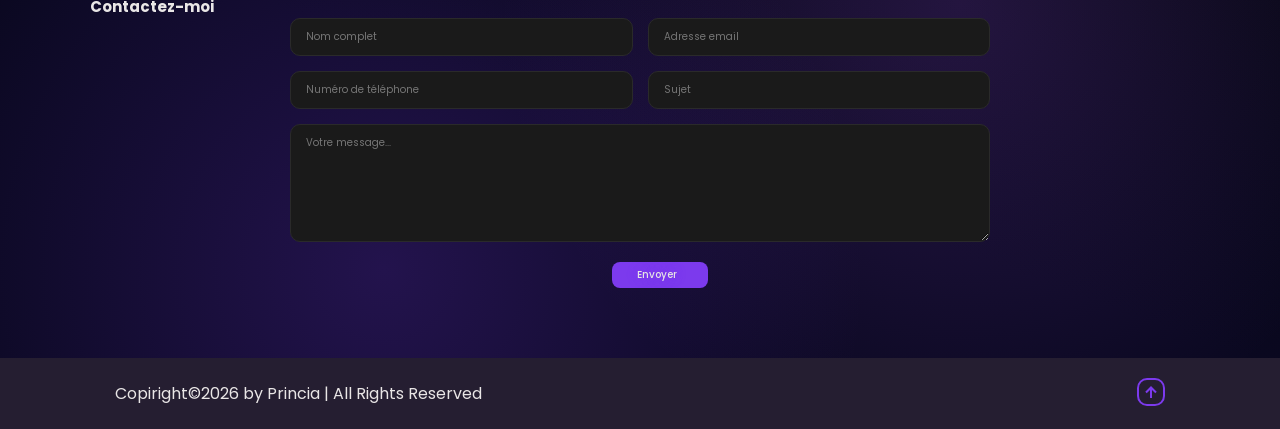
==== commit de6f13c0: "feat : amélioration" ====
--- a/index.html
+++ b/index.html
@@ -3,26 +3,27 @@
 <head>
     <meta charset="UTF-8">
     <meta name="viewport" content="width=device-width, initial-scale=1.0">
+    
+    <!-- google font -->
     <link rel="preconnect" href="https://fonts.googleapis.com">
     <link rel="preconnect" href="https://fonts.gstatic.com" crossorigin>
     <link href="https://fonts.googleapis.com/css2?family=Plus+Jakarta+Sans:ital,wght@0,200..800;1,200..800&family=Poppins:ital,wght@0,100;0,200;0,300;0,400;0,500;0,600;0,700;0,800;0,900;1,100;1,200;1,300;1,400;1,500;1,600;1,700;1,800;1,900&family=Space+Grotesk:wght@300..700&display=swap" rel="stylesheet">
-
-
-
-
-    <link rel="preconnect" href="https://fonts.googleapis.com">
-    <link rel="preconnect" href="https://fonts.gstatic.com" crossorigin>
-    <link href="https://fonts.googleapis.com/css2?family=Great+Vibes&display=swap" rel="stylesheet">
-    <link rel="stylesheet" href="./css/style.css">
+    <link rel="preconnect" href="https://fonts.googleapis.com" />
+    <link rel="preconnect" href="https://fonts.gstatic.com" crossorigin />
+    <link href="https://fonts.googleapis.com/css2?family=Poppins:wght@300;400;600;700&family=Space+Grotesk:wght@400;600;700&display=swap" rel="stylesheet" />
+
+    <!-- boxicons -->
+    <link rel="stylesheet" href=" https://cdn.boxicons.com/3.0.8/svg/<PACK_NAME>/<ICON_NAME_WITH_PREFIX_BX>.svg">
+ 
+    <!-- lien css -->
+     <link rel="stylesheet" href="./css/style.css">
     <link rel="stylesheet" href="./css/responsive.css">
     <link rel="stylesheet" href="./css/animations.css">
-    <link rel="stylesheet" href=" https://cdn.boxicons.com/3.0.8/svg/<PACK_NAME>/<ICON_NAME_WITH_PREFIX_BX>.svg">
- 
     <title>Document</title>
 </head>
 <body>
    
-    <!--header -->
+    <!-- ======= header====== -->
     <header class="header">
        
         <label class="logo"> <span>P</span>rincia </label>
@@ -33,52 +34,45 @@
          
     
         <nav class="navbar" >
-            <a href="#propos"  >Apropos</a>
-            <a href="#competences" > Compétences</a>
+            <a href="#propos"  >About</a>
+            <a href="#services">Services</a>
+            <a href="#competences" >Skills</a>
             <a href="#projets" >Projets</a>
             <a href="#contact" >contact</a>
-             
-            <div class="btn-box">
-                <a href="#" class="btn" id="bnt"> Mon CV
-                    
-                    <svg id="icon2"  xmlns="http://www.w3.org/2000/svg" width="30" height="30"  
-                 fill="#00000" viewBox="0 0 24 24" >
-                <!-- Boxicons v3.0.8 https://boxicons.com | License  https://docs.boxicons.com/free -->
-                 <path d="M11 3v7H7l5 6 5-6h-4V3z"></path><path d="M19 19H5v-7H3v7c0 1.1.9 2 2 2h14c1.1 0 2-.9 2-2v-7h-2z"></path>
-                </svg> 
-                </a> 
-                
-            </div> 
-             
-
         </nav>
+
     </header>
 
+
+    <!-- ====== MAIN========= -->
     <main>
 
-        <!-- section home -->
+        <!-- ========Section home ========-->
         <section class="home" id="home">
             <div class="home-content">
+
                 <h1>HI, I 'm<span> Berthe Princia</span></h1>
+
                 <div class="text-animate">
                     <h3>Frontend Developpeur </h3>
                 </div>
                     
-                 <!-- Je veux créer des expériences exceptionnels. -->
-                  <p>Développeurs frontend Junior , je suis passionné par la création d'interfaces modernes,
+                <p>Développeurs frontend Junior , je suis passionnée par la création d'interfaces modernes,
                     performantes et centrés sur l'utilisateur.
                 </p>
             
 
                 <div class="btn-box">
-                    <a href="#" class="btn"> Mes projets 
+
+                    <a href="#projets" class="btn"> Mes projets 
                         <svg class="icon2" xmlns="http://www.w3.org/2000/svg" width="24" height="24"  
                         fill="#7c3aed" viewBox="0 0 24 24" >
                         <!--Boxicons v3.0.8 https://boxicons.com | License  https://docs.boxicons.com/free-->
                         <path d="M6 13h8.09l-3.3 3.29 1.42 1.42 5.7-5.71-5.7-5.71-1.42 1.42 3.3 3.29H6z"></path>
                         </svg>
                     </a>
-                    <a href="#" class="btn">Me contacter
+
+                    <a href="#contact" class="btn">Me contacter
                         <svg  class="icon2" xmlns="http://www.w3.org/2000/svg" width="25" height="25"  
                         fill="#7c3aed" viewBox="0 0 24 24" >
                         <!--Boxicons v3.0.8 https://boxicons.com | License  https://docs.boxicons.com/free-->
@@ -86,11 +80,9 @@
                         </svg>
                     </a>
 
-                
-
-                 </div>
-
-                     <div class="icon">
+                </div>
+
+                <div class="icon">
                 
                     <svg  class="icon1" xmlns="http://www.w3.org/2000/svg" width="30" height="30"  
                     fill=" rgb(230, 228, 228)" viewBox="0 0 24 24" >
@@ -115,527 +107,254 @@
                     <!--Boxicons v3.0.8 https://boxicons.com | License  https://docs.boxicons.com/free-->
                     <path fill-rule="evenodd" d="M18.403 5.633A8.92 8.92 0 0 0 12.053 3c-4.948 0-8.976 4.027-8.978 8.977 0 1.582.413 3.126 1.198 4.488L3 21.116l4.759-1.249a9 9 0 0 0 4.29 1.093h.004c4.947 0 8.975-4.027 8.977-8.977a8.93 8.93 0 0 0-2.627-6.35m-6.35 13.812h-.003a7.45 7.45 0 0 1-3.798-1.041l-.272-.162-2.824.741.753-2.753-.177-.282a7.45 7.45 0 0 1-1.141-3.971c.002-4.114 3.349-7.461 7.465-7.461a7.41 7.41 0 0 1 5.275 2.188 7.42 7.42 0 0 1 2.183 5.279c-.002 4.114-3.349 7.462-7.461 7.462m4.093-5.589c-.225-.113-1.327-.655-1.533-.73s-.354-.112-.504.112-.58.729-.711.879-.262.168-.486.056-.947-.349-1.804-1.113c-.667-.595-1.117-1.329-1.248-1.554s-.014-.346.099-.458c.101-.1.224-.262.336-.393s.149-.224.224-.374.038-.281-.019-.393c-.056-.113-.505-1.217-.692-1.666-.181-.435-.366-.377-.504-.383a10 10 0 0 0-.429-.008.83.83 0 0 0-.599.28c-.206.225-.785.767-.785 1.871s.804 2.171.916 2.321 1.582 2.415 3.832 3.387c.536.231.954.369 1.279.473.537.171 1.026.146 1.413.089.431-.064 1.327-.542 1.514-1.066s.187-.973.131-1.067-.207-.151-.43-.263" clip-rule="evenodd"/>
                     </svg>
-                </div>
+
+                </div>
+
             </div>
                    
-
-            </div>
-
-          
-            
             <div id="info" >
-                <div class="tout">
-                    <div class="ercv"></div>
-                    <div class="prop">
-                        <img  class="hero-image" src="./assets/images/Capture d’écran 2026-07-17 153254.png" alt="">
-                    </div>
+               
+                 <div class="prop">
+                    <img  class="hero-image" src="./assets/images/1785416243844.png" alt="">
+                <div class="ligne"> </div>
+
+            </div>
                     
-                </div>
-                <div class="ligne"> </div>
+        </section>
+
+        <!-- ======section about========= -->
+        <section id="about" class="propos"> 
+        
+            <div class="about-content">
+
+                <div class="about-image">
+                    <div>
+                        <img  class="about-img" src="./assets/images/file_000000001d048210b02ca13c751b3bbf.png" alt="">
+                    </div>
+                </div>
+
+                <div class="about-text">
+
+                    <h3>About <span>Me</span> </h3>
+                    <p  id="para">Etudiante en informatique  à ENI .J' adore explorer le monde de la tech et
+                    Je me passionne pour developpement web , surtout sur le design visuel . passionné par le design
+                    et le developpement ;je concois des interfaces elegantes centées sur l'utlisateurs</p>
                 
-
-
-            </div>
-
-        </div>
-
-          <!-- <div class="stats">
-                <div>10+ <span>Projets</span></div> 
-                 <div>10+ <span>Clients</span></div>
-                 <div>1+ <span>Années</span></div>
-                 <div>100% <span>Satisfaction</span></div>       
-            </div> -->
-           
-
-        
-        
-        </section >
-
-    <section id="about" class="propos"> 
-        
-        <div class="about-content">
-
-            <div class="about-image">
-                <div class="about-img">
-                    <img src="./assets/images/file_000000001d048210b02ca13c751b3bbf.png" alt="">
-                 </div>
-            </div>
-
-            <div class="about-text">
-
-                <h3>About <span>Me</span> </h3>
-                <p  id="para">Etudiante en informatique  à ENI .J' adore explorer le monde de la tech et
-                    Je me passionne pour developpement web , surtout sur le design visuel . passionné par le design
-                et le developpement ;je concois des interfaces elegantes centées sur l'utlisateurs</p>
-                
-      <!-- <p>
-        Débutant motivé dans le développement web, je me forme aux technologies
-        HTML, CSS et JavaScript avec l'ambition de créer des expériences
-        digitales claires et agréables à utiliser.
-      </p>
-      <p>
-        Curieux et rigoureux, j'aime apprendre en construisant de vrais projets,
-        étape par étape, en soignant chaque détail : structure, style et
-        interactions.
-      </p> -->
-            <div class="about-info">
-
-                <div class="info-item">
-                    <span class="info-label">Nom</span>
-                    <span class="info-value">SESENARISOA Solo-Berthe Princia</span>
-                </div>
-                
-                <div class="info-item" >
-                    <span class="info-label" >Statut</span>
-                    <span class="info-value">Dev Junior</span>
-                </div>
-
-                <div class="info-item">
-                    <span class="info-label">Localisation</span>
-                    <span class="info-value">Madagascar</span>
-                </div>
-
-                <div class="info-item" >
-                    <span class="info-label" >Email</span>
-                    <span class="info-value">princiarazfisesna@gam</span>
-                </div>
-
-            </div>
-        </div>
-    </div>
- </section>
-
-
-        <!-- <section class="propos" id="propos">
-
-            <div  class="about-img" >
-
-                <img  class="about-img1"     src="./assets/images/1785207456688.png" alt="">
-            </div>
-
-            <div class="about-content"> 
-                <h3>About <span>Me</span> </h3>
-                <p  id="para">Etudiante en informatique  à ENI .J' adore explorer le monde de la tech et
-                    Je me passionne pour developpement web , surtout sur le design visuel . passionné par le design
-                et le developpement ;je concois des interfaces elegantes centées sur l'utlisateurs</p>
-                  -->
-                 
-            <!-- <div class="about-box">
-
-                <div class="about1"> 
-                    <div class=" about-card"> -->
+    
+                    <div class="about-info">
+
+                        <div class="info-item">
+                            <span class="info-label">Nom</span>
+                            <span class="info-value">SESENARISOA Solo-Berthe Princia</span>
+                        </div>
                         
-                        <!-- <i  id="Icon" class="bx bx-diamonds" style="color:#7c3aed;" ></i> -->
-                        <!-- <svg  xmlns="http://www.w3.org/2000/svg" width="10" height="10"  
-                        fill="#7c3aed" viewBox="0 0 24 24" >
-                        <-Boxicons v3.0.8 https://boxicons.com | License  https://docs.boxicons.com/free -->
-                        <!-- <path d="m15.71 5.29-3-3a.996.996 0 0 0-1.41 0l-3 3a.996.996 0 0 0 0 1.41l3 3c.2.2.45.29.71.29s.51-.1.71-.29l3-3a.996.996 0 0 0 0-1.41ZM12 7.58l-1.59-1.59L12 4.4l1.59 1.59zm-.71 6.71-3 3a.996.996 0 0 0 0 1.41l3 3c.2.2.45.29.71.29s.51-.1.71-.29l3-3a.996.996 0 0 0 0-1.41l-3-3a.996.996 0 0 0-1.41 0ZM13.58 18l-1.59 1.59L10.4 18l1.59-1.59zm5.13-9.71a.996.996 0 0 0-1.41 0l-3 3a.996.996 0 0 0 0 1.41l3 3c.2.2.45.29.71.29s.51-.1.71-.29l3-3a.996.996 0 0 0 0-1.41l-3-3ZM18 13.58l-1.59-1.59L18 10.4l1.59 1.59zM6 16c.26 0 .51-.1.71-.29l3-3a.996.996 0 0 0 0-1.41l-3-3a.996.996 0 0 0-1.41 0l-3 3a.996.996 0 0 0 0 1.41l3 3c.2.2.45.29.71.29Zm0-5.59L7.59 12 6 13.59 4.41 12z"></path>
-                        </svg>  -->
-                         <!-- <div class="paragraphe"> 
-                         <span>CREATIVITE </span>
-                        <p>Des concepts uniques et des designes impactants</p>
-
+                        <div class="info-item" >
+                            <span class="info-label" >Statut</span>
+                            <span class="info-value">Dev Junior</span>
                         </div>
 
-                       
-                      
-                    </div>  -->
-                    
-                    
-                   
-                <!-- </div>
-                
-
-                <div class="about1">
-                    <div class=" about-card"> -->
-                          <!-- <i  id="Icon" class="bx bx-user" style="color:#7c3aed;" ></i> -->
-                        <!-- <svg  xmlns="http://www.w3.org/2000/svg" width="24" height="24"  
-                        fill="#7c3aed" viewBox="0 0 24 24" >
-                        <Boxicons v3.0.8 https://boxicons.com | License  https://docs.boxicons.com/free-->
-                        <!-- <path d="M12 12c2.76 0 5-2.24 5-5s-2.24-5-5-5-5 2.24-5 5 2.24 5 5 5m0-8c1.65 0 3 1.35 3 3s-1.35 3-3 3-3-1.35-3-3 1.35-3 3-3M4 22h16c.55 0 1-.45 1-1v-1c0-3.86-3.14-7-7-7h-4c-3.86 0-7 3.14-7 7v1c0 .55.45 1 1 1m6-7h4c2.76 0 5 2.24 5 5H5c0-2.76 2.24-5 5-5"></path>
-                    </svg> --> 
-
-                    <!-- <div class="paragraphe"> 
-                     <span>APPROCHE CENTREE</span>
-                    <p>L'utilisateur au coeur  de chaque décision</p>
-
-                   </div>
-
-                    </div>
-
-                </div> -->
-             
-            
-            
-
-              
-
-                <!-- <div class=" about1">
-                    <div class="about-card"> -->
-                        
-                        <!-- <i id="Icon" class="bx bx-code" style="color:#7c3aed;" ></i> -->
-                        <!-- <svg  xmlns="http://www.w3.org/2000/svg" width="24" height="24"  
-                        fill="#7c3aed" viewBox="0 0 24 24" >
-                        Boxicons v3.0.8 https://boxicons.com | License  https://docs.boxicons.com/free-->
-                        <!-- <path d="M9.71 16.29 5.41 12l4.3-4.29-1.42-1.42L2.59 12l5.7 5.71zm6 1.42 5.7-5.71-5.7-5.71-1.42 1.42 4.3 4.29-4.3 4.29z"></path>
-                        </svg>  --> 
-
-                        <!-- <div class="paragraphe"> 
-                     <span>EXPERTISE</span>
-                    <p>Des solutions modernes et les  performantes</p>
-                    </div> 
-                      
-                    </div> -->
-
-                    
-                    
-                <!-- </div>
-               
-                 <div class=" about1">
-                    <div class="about-card"> -->
-                        <!-- <svg  xmlns="http://www.w3.org/2000/svg" width="24" height="24"  
-                        fill="#7c3aed" viewBox="0 0 24 24" >
-                        <Boxicons v3.0.8 https://boxicons.com | License  https://docs.boxicons.com/free-->
-                        <!-- <path d="M14.59 6.59c-.78.78-.78 2.05 0 2.83s2.05.78 2.83 0 .78-2.05 0-2.83-2.05-.78-2.83 0M5 16c-2 1-2 5-2 5s3 0 5-2z"></path><path d="M21 2h-3.69c-2.4 0-4.66.94-6.36 2.64L8.69 6.9a8.4 8.4 0 0 0-6.24 1.27c-.25.17-.41.44-.44.73s.08.59.29.81l12 12c.2.2.45.29.71.29s.51-.1.71-.29c1.9-1.9 1.6-5.08 1.38-6.38l2.28-2.28c1.7-1.7 2.64-3.96 2.64-6.36V3c0-.55-.45-1-1-1Zm-1 4.69c0 1.87-.73 3.63-2.05 4.95l-2.66 2.66c-.25.25-.35.61-.26.95.19.79.45 2.78-.17 4.2L4.65 9.24c2.11-.89 3.94-.32 4.03-.29.36.12.76.03 1.02-.24l2.66-2.66A6.96 6.96 0 0 1 17.31 4H20z"></path>
-                         </svg>  -->  
-                         
-                        <!-- <div class="paragraphe"> 
-                     <span>ENGAGEMENTS</span>
-                    <p>Déterminé à livrerl'excellence.</p>
+                        <div class="info-item">
+                            <span class="info-label">Localisation</span>
+                            <span class="info-value">Madagascar</span>
                         </div>
-                    </div> -->
-                
-                   
-                <!-- </div>
-                   
-
-                 -->
-                 <!-- <a href="#" class="butn" id="BOUT"> Read More</a>
- 
-            </div> -->
-               
-             
-                <!-- <h4>Disponible pour de nouveaux projets .</h4>
-                <P>Intéressé(e) par une collaboration </P> -->
-            
-                
-            <!-- </div>
-               
-            </div> -->
-
-        <!-- </section>  -->
-
-
-
-<!-- 
-        <section class="projets" id="projets">
-            <h2 class="heading">Projets  </h2>
-
-
-            <div class="projets-box">
-                <div class="projet-card">  
-                    <img src="./assets/images/Capture d’écran 2026-07-11 193227.png" alt="">
-                    <h3> projets</h3>
-                    <p>lhg</p> 
-                </div>
-                
-
-            
-
-              
-                <div class="projet-card">
-                     <img src="" alt="">
-                <h3> projets</h3>
-                <p>lhg</p>
-
-
-                </div>
-               
-            
-
-              
-                <div class="projet-card">
-                     <img src="" alt="">
-                <h3> projets</h3>
-                <p>lhg</p>
-                </div>
-                -->
-
-            
-            <!-- </div>
-
-        </section> -->
-        
+
+                        <div class="info-item" >
+                            <span class="info-label" >Email</span>
+                            <span class="info-value">princiarazfisesna@gam</span>
+                        </div>
+                    </div>
+
+                </div>
+
+            </div>
+
+         </section>
+
+
+
+         <!-- =========section services======== -->
         <section class="competences" id="competences">
 
-            <h2 class="heading">Services</h2>
+            <h2 class="heading">Mes <span>Services</span></h2>
             <div class="service-container">
-                <div class="service-box">
-                    <div class="service-info">
-                        <svg  xmlns="http://www.w3.org/2000/svg" width="48" height="48"  
+
+                <div  id="serf" class="service-box">
+
+                    <div   class="service-info">      
+                        <svg  xmlns="http://www.w3.org/2000/svg" width="38" height="38"  
                         fill="currentColor" viewBox="0 0 24 24" >
                         <!--Boxicons v3.0.8 https://boxicons.com | License  https://docs.boxicons.com/free-->
                         <path d="M13.4 2.1c-3.16-.43-6.24.6-8.47 2.83S1.67 10.25 2.1 13.4c.53 3.89 3.46 7.21 7.29 8.25.86.23 1.74.35 2.62.35h.14c1.03-.02 1.97-.55 2.52-1.43.54-.88.6-1.95.15-2.88l-.2-.42c-.45-.94-.1-1.8.39-2.28s1.34-.84 2.28-.39l.41.2c.93.45 2 .39 2.88-.15a3 3 0 0 0 1.43-2.52c.01-.92-.1-1.85-.35-2.76-1.04-3.83-4.35-6.75-8.25-7.29Zm6.12 10.86c-.3.18-.65.2-.96.05l-.41-.2a3.96 3.96 0 0 0-4.56.78 3.96 3.96 0 0 0-.78 4.56l.2.42c.15.31.13.66-.05.96-.19.3-.49.47-.84.48-.74.02-1.48-.08-2.21-.28-3.06-.83-5.4-3.48-5.83-6.59-.34-2.53.48-5 2.27-6.79a7.96 7.96 0 0 1 5.66-2.34c.37 0 .75.03 1.13.08 3.11.42 5.75 2.76 6.59 5.83.2.73.29 1.47.28 2.21 0 .35-.18.66-.48.84Z"></path><path d="M7.33 12.76a1 1 0 1 0 0 2 1 1 0 1 0 0-2m.07-3.83a1.12 1.12 0 1 0 0 2.24 1.12 1.12 0 1 0 0-2.24m2.81-2.87a1.25 1.25 0 1 0 0 2.5 1.25 1.25 0 1 0 0-2.5m4.06.11a1.38 1.38 0 1 0 0 2.76 1.38 1.38 0 1 0 0-2.76"></path>
                         </svg>
                         <h4>UI/UX design </h4>
                         <p>Conceptions d'interfaces intuitives , modernes et axées sur l' expérience utilisateur , alliant esthétique et ergonomie pour vos applications et sites web.</p>
-                            
-                    </div>
+                    </div>
+
                 </div>
             
 
                 <div class="service-box">
+
                     <div class="service-info">
-                         <svg  xmlns="http://www.w3.org/2000/svg" width="48" height="48"  
+                         <svg  xmlns="http://www.w3.org/2000/svg" width="38" height="38"  
                         fill="currentColor" viewBox="0 0 24 24" >
                         Boxicons v3.0.8 https://boxicons.com | License  https://docs.boxicons.com/free-->
                         <path d="M9.71 16.29 5.41 12l4.3-4.29-1.42-1.42L2.59 12l5.7 5.71zm6 1.42 5.7-5.71-5.7-5.71-1.42 1.42 4.3 4.29-4.3 4.29z"></path>
                         </svg> 
-                        
-
                         <h4>Frontend Dev</h4>
-                            <p>Création d' interfaces web dynamiques , réactives et performantse avec HTML,CSS ,JavaScript et des frameworks modernes pour une navigations fluides . </p>
-                        
-                        
-                    </div>
-                </div>
-
-                 <div class="service-box">
+                        <p>Création d' interfaces web dynamiques , réactives et performantse avec HTML,CSS ,JavaScript et des frameworks modernes pour une navigations fluides . </p>
+                     </div>
+
+                </div>
+
+                <div id="serf" class="service-box">
+
                     <div class="service-info">
                         <svg  xmlns="http://www.w3.org/2000/svg" width="48" height="48"  
-fill="currentColor" viewBox="0 0 24 24" >
-<!--Boxicons v3.0.8 https://boxicons.com | License  https://docs.boxicons.com/free-->
-<path d="M4 8c0 2.8-1.68 2.99-2.01 3v2c.1 0 2.01.03 2.01 3 0 4.74 3.27 6 5 6h1v-2h-.99C8.7 20 6 19.83 6 16c0-1.99-.67-3.25-1.5-4C5.34 11.25 6 9.99 6 8c0-3.83 2.7-3.99 3-4h1V2H9C7.27 2 4 3.26 4 8M20 8c0-4.74-3.27-6-5-6h-1v2h.99C15.3 4 18 4.17 18 8c0 1.99.67 3.25 1.5 4-.84.75-1.5 2.01-1.5 4 0 3.83-2.7 3.99-3 4h-1v2h1c1.73 0 5-1.26 5-6 0-2.8 1.68-2.99 2.01-3v-2c-.1 0-2.01-.03-2.01-3"/>
-</svg>
-                            <h4>Backend dev</h4>
-                            <p>développement de la logique serveur , gestion des bases des données et intégration d'APls sécurisées pour applications .
-                            </p>
-                        
-                    </div>
-                </div>
-            </div>
-        </section>
-
-        <section class="Compétences" id="Compétences">
-            <h2 class="heading">MY <span>skills</span></h2>
-
-            <div class="skills-row">
+                        fill="currentColor" viewBox="0 0 24 24" >
+                        <!--Boxicons v3.0.8 https://boxicons.com | License  https://docs.boxicons.com/free-->
+                        <path d="M4 8c0 2.8-1.68 2.99-2.01 3v2c.1 0 2.01.03 2.01 3 0 4.74 3.27 6 5 6h1v-2h-.99C8.7 20 6 19.83 6 16c0-1.99-.67-3.25-1.5-4C5.34 11.25 6 9.99 6 8c0-3.83 2.7-3.99 3-4h1V2H9C7.27 2 4 3.26 4 8M20 8c0-4.74-3.27-6-5-6h-1v2h.99C15.3 4 18 4.17 18 8c0 1.99.67 3.25 1.5 4-.84.75-1.5 2.01-1.5 4 0 3.83-2.7 3.99-3 4h-1v2h1c1.73 0 5-1.26 5-6 0-2.8 1.68-2.99 2.01-3v-2c-.1 0-2.01-.03-2.01-3"/>
+                        </svg>
+                        <h4>Backend dev</h4>
+                        <p>développement de la logique serveur , gestion des bases des données et intégration d'APls sécurisées pour applications .
+                        </p>
+                    </div>
+
+                </div>
+
+            </div>
+
+        </section>
+
+
+        <!-- =========section skills=========== -->
+
+        <section class="skills" id="skills">
+
+            <h2 class="section-title">Mes <span>Compétences</span></h2>
+            <div class="skills-container">
 
                 <div class="skills-column">
-                    <h3 class="title">Coding skills </h3>
-
-                    <div class="skills-box">
-                        <div class="technical-bars">
-
-                           <div class="bar">
-                                <div class="indfo">
-                                    <h3>HTML <span>90%</span></h3>
-                                </div>
-                                
-                                <div class="progress-line html"><span></span></div>
-                            </div>
-
-                             <div class="bar">
-                                <div class="indfo">
-                                    <h3>CSS<span>70%</span></h3>
-                                </div>
-                                
-                                <div class="progress-line css"><span></span></div>
-                            </div>
-
-
-                             <div class="bar">
-                                <div class="indfo">
-                                    <h3>JS <span>40%</span></h3>
-                                </div>
-                                
-                                <div class="progress-line js"><span></span></div>
-                            </div>
-                            
-                        </div>
+                    <h3>Techniques</h3>
+
+                    <div class="skill-bar">
+                        <span>HTML</span>
+                        <div class="progress"><div style="width: 90%;"></div></div>
+                    </div>
+
+                    <div class="skill-bar">
+                        <span>CSS</span>
+                        <div class="progress"><div style="width: 70%;"></div></div>
+                    </div>
+
+                    <div class="skill-bar">
+                        <span>JavaScript</span>
+                        <div class="progress"><div style="width: 40%;"></div></div>
+                    </div>
                 </div>
 
                 <div class="skills-column">
-                    <h3 class="title">Professional <span> skills</span> </h3>
-
-                    <div class="skills-box">
-                        <div class="skills-content">                                          
-
-                            <div class="progress">
-                                <h3>WebDesign  <span>70%</span></h3>
-                                <div class="bar"><span></span></div>
-                            </div>
-
-                             <div class="progress">
-                                <h3>web Dev<span>70%</span></h3>
-                                <div class="bar"><span></span></div>
-                            </div>
-
-                            <div class="progress">
-                                <h3>web Dev<span>70%</span></h3>
-                                <div class="bar"><span></span></div>
-                            </div>
-
-
-                            
-                             
-
-                        </div> 
-
-                    </div>
-                </div>
-
-            </div>
-
-        </section>
-
-        <section class="projets" id="projets">
-           <h2 class="heading">Projets</h2>
- 
-           <div class="projects">
-            <div class="haut">
-                <div class="projects1">
-                    <img class="img" src="" alt="">
-                        <h3>project 1</h3>
-                        <P>calculatrice</P>
-                </div>
-
-            <div class="projects1">
-            <img  class="img" src="" alt="">
-            <h3>project 1</h3>
-            <P>calculatrice</P>
+                    <h3>Professionnelles</h3>
+
+                    <div class="skill-bar">
+                        <span>Web Design</span>
+                        <div class="progress"><div style="width: 70%;"></div></div>
+                    </div>
+
+                    <div class="skill-bar">
+                        <span>Développement Web</span>
+                        <div class="progress"><div style="width: 70%;"></div></div>
+                    </div>
+
+                    <div class="skill-bar">
+                        <span>Résolution de problèmes</span>
+                        <div class="progress"><div style="width: 80%;"></div></div>
+                    </div>
+
+                </div>
+
+            </div>
+
+        </section>
+
+
+        <!-- ========section project====== -->
+
+          <section class="projects" id="projects">
+
+            <h2 class="section-title">Mes <span>Projets</span></h2>
+
+            <div class="projects-grid">
+
+                <div class="project-card">
+                    <img src="assets/project1.jpg" alt="Projet 1" />
+                    <h3>Calculatrice</h3>
+                    <p>Application web de calcul avec interface épurée.</p>
+                </div>
+
+                <div class="project-card">
+                    <img src="assets/project2.jpg" alt="Projet 2" />
+                    <h3>Portfolio</h3>
+                    <p>Site personnel responsive avec animations CSS.</p>
+                </div>
+
+                <div class="project-card">
+                    <img src="assets/project3.jpg" alt="Projet 3" />
+                    <h3>Todo List</h3>
+                    <p>Gestionnaire de tâches avec stockage local.</p>
+                </div>
+
+            </div>
+
+        </section>
+
+
+         <section class="contact" id="contact">
+
+            <h2 class="section-title">Contactez-<span>moi</span></h2>
             
-
-           </div>
-        
-                <div class="projects1">
-                    <img  class="img" src="" alt="">
-                    <h3>project 1</h3>
-                    <P>calculatrice</P>
-                </div>
-            </div>
-
-            <div class="bas">
-           <div class="projects1">
-            <img class="img" src="" alt="">
-            <h3>project 1</h3>
-            <P>calculatrice</P>
-
-            </div>
-
-           <div class="projects1">
-            <img  class="img" src="" alt="">
-            <h3>project 1</h3>
-            <P>calculatrice</P>
+            <form>
+
+                <div class="input-group">
+                    <input type="text" placeholder="Nom complet" required />
+                    <input type="email" placeholder="Adresse email" required />
+                </div>
+
+                <div class="input-group">
+                    <input type="tel" placeholder="Numéro de téléphone" />
+                    <input type="text" placeholder="Sujet" />
+                </div>
+
+                <textarea rows="6" placeholder="Votre message..."></textarea>
+                <button type="submit" class="btn">Envoyer <i class='bx bxs-send'></i></button>
             
-
-           </div>
-
-            
-                <div class="projects1">
-                    <img  class="img" src="" alt="">
-                    <h3>project 1</h3>
-                    <P>calculatrice</P>
-                </div>
-           </div>
-
-            
-
-            
-        
+            </form>
+
+        </section>
+
+    </main>
+
+    
+    <!-- ============footer========== -->
+    <footer class="footer">
+
+        <div class="footer-text">
+            <p> Copiright&copy;2026 by Princia | All Rights Reserved</p>
         </div>
+
+        <div class="footer-iconTop">
            
-
-        </section>
-
-        <section class="contact" id="contact">
-            <h2 class="heading">Contact <span>Me</span> </h2>
-            <form action="#">
-                <div class="input-box">
-
-                    <div class="input-field">
-                        <input type="text" placeholder="full name" required>
-                        <span class="focus"></span>
-
-                    </div>
-
-                
-                    <div class="input-field">
-                         <label for="">
-                            <input type="text" placeholder="Email adress" required>
-                        <span class="focus"></span>
-
-                         </label>
-                        
-                    </div>
-
-                </div>
-
-                <div class="input-box">
-
-                    <div class="input-field">
-                        <label for="">
-                        <input type="number" placeholder="mobile number" required>
-                        <span class="focus"></span>
-                        </label>
-                        
-
-                    </div>
-
-                
-
-                   <div class="input-field">
-                        <label for="">
-                        <input type="text" placeholder="Email subject" required>
-                        <span class="focus"></span>
-
-                        </label>
-                       
-                    </div>
-
-                </div>
-
-                <div class="textarea-field">
-                    <label for="">
-                    <textarea name="" id="" cols="30"  rows="10" placeholder="your message" required></textarea>
-                    <span class="focus"></span>
-                    </label>
-                   
-                </div>
-
-                <div class="btn-box">
-                    <button class="btn">Submit</button>
-
-                </div>
-                
-            </form>
-
-        </section>
-
-    </main>
-
-    <footer class="footer">
-
-        <div class="footer-text">
-            <!-- <p class="copyright"> -->
-            <p> Copiright&copy;2026 by Princia | All Rights Reserved</p>
-        <!-- </p> -->
-        </div>
-
-        <div class="footer-iconTop">
-           <a href="#">
+            <a href="#home">
             <svg class="icon4" xmlns="http://www.w3.org/2000/svg" width="24" height="24"  
             fill="#7c3aed" viewBox="0 0 24 24" >
             <!--Boxicons v3.0.8 https://boxicons.com | License  https://docs.boxicons.com/free-->
             <path d="M13 18V9.91l3.29 3.3 1.42-1.42L12 6.09l-5.71 5.7 1.42 1.42L11 9.91V18z"></path>
             </svg>
            </a> 
+
         </div>
         
     </footer>
 
-
-
-
 </body>
 </html>
--- a/css/style.css
+++ b/css/style.css
@@ -3,7 +3,6 @@
     margin: 0;
     /* sans la largeur / hauteur ne s'applique qu' au contenu */
     box-sizing: border-box;
-     /*éfilement animé en douceur */
     scroll-behavior: smooth;
     font-family: "Poppins" ;
 
@@ -12,28 +11,28 @@
 
 html{
     font-size: 62.5%;
-    /* si le contenu dépasse du conteneur elle le coupe */
     overflow-x: hidden;
-      box-sizing: border-box;
+    box-sizing: border-box;
 
 }
 
 body{
+    /* font-family: 'Poppins', sans-serif; */
     margin: 0;
-       
-       /* overflow-x: hidden; */
     height: 100vh;
     background:#000000;
     color: rgb(233, 230, 230);
     scroll-behavior: smooth;
-    box-sizing: border-box;
-  
-       
-}
-
-/* barre de navigation*/
-
-
+    box-sizing: border-box;      
+}
+
+a {
+    text-decoration: none;
+    color: inherit;
+}
+
+
+/*--------- barre de navigation--------*/
 
 .header{
     position: fixed;
@@ -41,15 +40,13 @@
     left: 0;
     width: 100%;
     padding: 1rem 8%;
-    font-family: "inter";
+    margin-top: 0.2rem;
     background: transparent;
-    backdrop-filter: blur(15px); 
+    backdrop-filter: blur(10px); 
     display: flex;
     justify-content: space-between;
-    box-sizing: border-box;
     align-items: center;
     z-index: 100;
-    font-family:'Plus Jakarta Sans' , sans-serif;
     border-radius: 30px;
 }
 
@@ -75,46 +72,38 @@
 
 
 .navbar a{
-    /* position: fixed; */
-    /* top: 0; 
-     right: 0; */
-      width: 100%;
+    position: relative;
+    width: 100%;
     color: rgb(230, 228, 228);
-    font-weight: 100;
+    font-weight: 300;
     font-size: 20px;
     margin-left: 3.5rem;
     text-decoration: none;
+    transition: color 0.4s ease;
   
 }
 
-/* .navbar a:hover{ */
-    /* transition: transforme 0.3s ease; */
-
-
-
-/* active{
-    left:0;
-    Transition-delay:0s;
-} */
-
-/* .navbar a:hover{
-            background: transparent;
-            color: #1a5276;
-            border-left-color: #2980b9;
-             border-bottom: 2px solid #7c3aed ;
-        } */
-
-/* .navbar a:hover {
-     background: rgba(243, 156, 18, 0.2);
-     border-left-color: #f39c12;
-} */
-
-/* .navbar a:hover{
-    color: #7c3aed ;
- padding-bottom: 2px;
-    border-bottom: 2px solid #7c3aed ;
-
-} */
+
+.navbar a::after{
+    content: '';
+    position: absolute;
+    bottom: -2px;
+    left: 0;
+    width: 0;
+    height: 2px;
+    background: linear-gradient(90deg, #a78bfa, #7c3aed);
+    
+}
+
+.navbar a:hover{
+    color: #ffffff;
+    
+}
+
+.navbar a:hover::after{
+    width: 100%;
+    transition: width 0.4s ease;
+}
 
 
 
@@ -129,15 +118,17 @@
 
 .btn{
     border: none;
+    font-weight: 500;
+    font-size: 1rem;
     padding: 10px 10px;
     margin-left: 40px;
+    color:rgb(230, 228, 228) ;
     background: #7c3aed;
     line-height: 2;
     border-radius: .8rem;
     border: .2rem solid #7c3aed;
     text-shadow: 0 0 10px #7c3aed;
     line-height: 1;
-    font-family: 'Poppins', sans-serif;
     white-space: nowrap;
 }
 
@@ -149,23 +140,14 @@
 #bnt{
     padding: 9px 5px;
     font-size: 17px ;
-      font-weight: 600;
-
-}
-
-#boutton{
-    /* width: 70%;
-    height: 5%; */
-    /* line-height: 2; */
-    display:inline-flex ;
-
    
 }
 
+
 /* hero-section */
 
 section{
-     min-height: 100vh;
+    min-height: 100vh;
     padding:10rem 9% 2rem ;
     font-family: 'Poppins', sans-serif;
   
@@ -173,8 +155,8 @@
 
 .home{
     display:flex;
-    justify-content: center;
-    align-items: center;
+    /* justify-content: center;
+    align-items: center; */
     background-image: url(../assets/images/20260729_074100_0000.png);
     background-position:top center ;
     background-size: cover;
@@ -182,20 +164,18 @@
     width: 100%;
     height: 100%;
     
-    
-
 }
 
 .home-content{
     max-width: 50%;
     margin-top: 10rem;
-   color: rgb(230, 228, 228);
-    /* text-align: center; */
+    color: rgb(230, 228, 228);
+    
 }
 
 .home-content h1{
-    font-size: 5.6rem;
-    font-weight: 700;
+    font-size: 5rem;
+    font-weight: 600;
     line-height: 1.2;
     font-family: "space Grotrsek",sans-serif;
 }
@@ -203,6 +183,7 @@
  .text-content .text-animate{
     position: relative;
     width: 32.5rem;
+    font-family: 'Poppins', sans-serif;
 
 
 }
@@ -226,7 +207,7 @@
 
 }
 
-.home-content .text-animate h3::before{
+/* .home-content .text-animate h3::before{
     content: ''; 
     position: absolute;
     top:0 ;
@@ -241,25 +222,18 @@
     animation: CursorText 6s linear infinite ;
     animation-delay: 3s;
 
-}
-
-
+} */
 
 
 .home-content p{
     font-size: 2rem;
     margin: 2rem 0 5rem;
-      font-family: "inter";
-    /* font-size:  2rem; */
-
+    font-family: "inter";
 }
 
 .btn-box{
     position: relative;
     display: flex;
-    /* justify-content: space-between; */
-    /* width: rem;
-    height: 4rem; */
     text-align: center;
 
 }
@@ -268,10 +242,8 @@
     position: relative;
     display: inline-flex;
     justify-content: center;
-    justify-content: space-between; 
-    align-items: center;
-    /* width: auto;
-    height: auto; */
+    /* justify-content: space-between;  */
+    align-items: center;
     background: #7c3aed ;
     text-shadow: 0 0 10px #7c3aed;
     border-radius: .9rem;
@@ -280,30 +252,11 @@
     font-size: 1.9rem;
     text-decoration: none;
     font-weight: 600;
-    /* letter-spacing: .1rem; */
     color: #0e0b18 ;
     z-index: 1;
     overflow: hidden;
     transition: .5s;
-} */
-
-.btn-box .btn:nth-child(2){
-    background: transparent;
-    color:#7c3aed ;
-}
-
-
-.btn-box .btn:nth-child(2):hover{
-    color: #0e0b18;
-
-}
-
-
-
-.btn-box .btn:nth-child(2)::before{
-    background: #7c3aed ;
-
-}
+} 
 
 .btn-box .btn::before{
     content: '';
@@ -319,7 +272,26 @@
 }
 
 .btn-box .btn:hover::before{
-width: 100%;
+    width: 100%;
+
+}
+
+
+.btn-box .btn:nth-child(2){
+    background: transparent;
+    color:#7c3aed ;
+}
+
+
+.btn-box .btn:nth-child(2):hover{
+    color: #0e0b18;
+
+}
+
+
+
+.btn-box .btn:nth-child(2)::before{
+    background: #7c3aed ;
 
 }
 
@@ -333,82 +305,48 @@
     align-items: end;
     margin-top: 10%;
     margin-left: 2%;
-    /* transition: 2s;
-    */
-}
-
-/* .icon1{
-    color: #dedce0;
-} */
+}
+
+
 
 .icon1:hover{
     fill: #7c3aed ;
-}
-
-
+    transform: translateY(-4px);
+}
 
 
 #icon-contact{
     align-items: end;
 }
 
-
-/* .stats {
-    background: #7c3aed;
-    display: flex;
-    border-radius: 30%;
-    padding: 10%;
-} */
-
-;
-img{
+.hero-image{
     position: relative;
     top: 0;
-    /* bottom: 0; */
     right: 0;
-    
-    width: 100%;
-    /* background: black;  */
-    /* border: 2px solid red; */
-    /* height: 90%; */
+    width: 50%;
     display: flex;
     justify-content: flex-end;
     align-items: top ;
-     max-width:100% ;
-   /* padding-top: 0%; */
-    height: 80vh;
-    /* margin-bottom: 0rem; */
-    margin-top: 5rem;
-    /* margin-bottom:  0rem;; */
-    
-}
-/* img:hover{
-    background: #b9b84a;
-} */
-
-
-/* A PROPOS */
+    height: 25vh ;
+    
+}
+
+/*------- A PROPOS------- */
 
 .propos{
     background: radial-gradient(circle at 85% 15%, rgba(124,58,237,0.12), transparent 40%) ,
-                
                 linear-gradient(180deg,#0b0a22 0%, #070512 50%,#04060f 100%) ;
 }
 
 .about-content {
-  /* display: grid;
-  grid-template-columns: 280px 1fr;
-  gap: 3.5rem;
-  align-items: start; */
- 
-  display: flex;
-  flex-direction: row;
-  gap: 3rem;
+    display: flex;
+    flex-direction: row;
+    gap: 3rem;
     transition: all 2s ease-in;
 }
 
 .about-img {
-  width: 30vw;
+  width: 26vw;
   height: auto;
   max-height: 57vh;
   aspect-ratio: 1;
@@ -417,28 +355,16 @@
   border-radius: 10px;
   position: relative;
 }
-.about-img img{
-    width: 29.5vw;
-    height: auto;
-}
-
-.about-frame::before {
-  content: '';
-  position: absolute;
-  inset: 14px;
-  border: 1px solid #2a2723;
-  border-radius: 6px;
-}
+
 
 .about-text {
     font-size: 3rem;
-
-
+  
 }
 
 
 .about-text p {
-  color: #a19b93;
+  color: #bdbab7;
   margin-bottom: 1.2rem;
   font-size: 2rem;
 }
@@ -448,222 +374,49 @@
   grid-template-columns: 1fr 1fr;
   gap: 1.4rem;
   margin-top: 2rem;
-  /* display: flex;
-  flex-direction: row;
-  gap: 2rem; */
+  
+
 } 
 
-.info-item {
+.info-item{  
   display: flex;
   flex-direction: column;
   gap: 1.3rem;
   padding: 1rem;
- 
   background: #1c1a17;
+  color: #dedce0;
   border-left: 3px solid #7c3aed;
   border-radius: 4px;
   width: 27vw;
+   
 }
 
 .info-label {
     color: #dedce0;
-  font-size: 1.5rem;
-  text-transform: uppercase;
-  letter-spacing: 0.08em;
-  /* color: #7c3aed; */
-  font-weight: 600;
+    font-size: 1.5rem;
+    text-transform: uppercase;
+    letter-spacing: 0.08em;
+    font-weight: 600;
 }
 
 
 
 .info-value {
   font-size: 1.5rem;
-  color: #f5f3ef;
-}
-
-
-
-
-
-
-
-
-
-
-
-
-
-
-
-
-
-
-
-
-
-
-
-
-
-
-
-
-
-
-
-
-
-
-
-
-
-
-
-
-
-
-
-
-
-
-
-
-
-
-
-
-
-
-
-
-
-
-
-
-
-
-
-
-
-
-
-
-
-
-
-
-
-/* .propos{ 
-    /* display: flex;
-    justify-content: center;
-    align-items: center; */
-
-    /* display: flex; */
-
-    /* flex-direction: row; */
-    /* gap: 10rem; */
-    /* align-items: center; */
-    /* background-color: #; */
-    
-    /* justify-content: center; */
-    /* align-items: center; */
-    /* background-image: url(../assets/images/1785308430881.png) ; */
-    /* max-height: 50vh; */
-    /* padding: 12rem 15%; */
-    /* background-position:top center ;
-    background-size: cover;
-    background-repeat: no-repeat; */
-    /* width: 100%; */
-    /* padding: 2rem 0; */
-    /* height: 5vh; */
-    
-    /* flex-wrap: wrap; */
-    /* text-align: left; */
-    /* height: 50%; */
-   
-
-
-/* .about-content{ */
-    /* flex: 1 */
-    /* display: inline-flex;
-    justify-content: column;
-    gap:1.5; */
-    /* display: flex;
-    width: 60%;
-    flex-direction: column;
-    justify-content: flex-start;
-    gap: 2rem;
-    align-items: center; */
-    /* align-items: center; */
-    /* margin-left: 60%;
-    margin-bottom:3%; */
-    
-
-/* 
-.about-content h3{
-    flex: 1; */
-    /* position: absolute; */
-    /* top: 0; */
-    /* left: 0; */
-    /* display: flex;
-     /* text-align: left; */
-     /* font-weight: 400;
-    font-size: 30px;
-       margin-top: 4rem; */
-       /* margin-right:7rem; */
-       /* margin-left: 3rem; */
-    /* line-height: 1; */
-    /* font-size: 7rem; */ 
-   
-
-
-/* .about .BOUT{
-    padding: 40px;
-
-} */
-
-/* .about-img{
-    order: 2;
-} */
-
-/* .about-img .about-img1{
-  flex: 0 1 auto;
-  max-width: 50%;
-} */
-
-/* .about-img .about-img1:hover{
-    box-shadow: 0 0 25px #7c3aed    ,
-                0 0 50px #7c3aed ,
-                0 0 100px #7c3aed ;
-} */
-
-
- /* #para{
-    font-size:2rem  ;
-    font-weight: 500;
-    line-height: 1.2;
-    color: rgb(224, 226, 228);
-
-
-} */
-
-.about-content   span{
-    color: #7c3aed;
-}
-
-.about-content .butn{
-    margin: 3rem 3rem 4rem;
-    display: inline-block;
-    padding: 3rem 5rem;
-    background-color: #7c3aed;
-    font-size: 1.8rem;
-    border-radius: 3rem;
-    box-shadow: 0 0 10px #7c3aed;
-
-}
+  color: #dedce0;
+}
+
+
+
+/* .about-content   span{
+     color: #dedce0;
+} */
+
+
+
 
 ::-webkit-scrollbar{
-    width: 20px;
+    width: 15px;
 
 }
 
@@ -677,83 +430,6 @@
 ::-webkit-scrollbar-track{
     background-color: #000000;
 }
-
-
-
-
-/* .projets{
-    background-color: #423e49;
-      display: flex;
-    justify-content: center;
-    align-items: center;
-    gap:4rem ;
-    background: #000000;
-    max-height: 50vh;
-    padding: 12rem 15%;
-} */
-
-/* .about-box{ */
-    /* display: grid;
-    grid-template-columns: repeat(aut-fit, minmax(350px,1fr)); */
-    /* display:flex ; */
-    /* gap: 2px; */
-    /* margin: 2.5rem; */
-    /* place-items: center; */
-    /* gap: 3rem; */
-    /* row-gap: 5rem; */
-
-
-/* .about-card {
-    width: 19vh;
-    height: 100%;
-    display: flex;
-    flex-direction: column;
-    align-items: center;
-    justify-content: center;
-    text-align: center;
-    
-    /* background-color: #121016; */
-    /* border: 2px solid #7c3aed;
-    border-radius: 20px; */
-    /* gap: 2rem; */
-    /* padding: 2rem 2rem; */
-    /* overflow: hidden; */
-    /* cursor: pointer;
-    box-shadow: 0 0 5px #7c3aed;
-    transition: 0.3s ease; */
-
-
-
-/* .about1{
-    display: inline-flex;
-} */
-
-/* .paragraphe{ */
-    /* display: inline-block;
-    gap: 2rem;
-    margin-left: 20px; */
-     
-     /* font-size: 17px; */
-
-
-/* #Icon{
-    color: #7c3aed;
-    width: 10%;
-    height: 2%;
-    border-radius: 20px;
-} */
-
-
-/* .about-card:hover{ */
- /* box-shadow: 0 0 25px #7c3aed; */
-            /* 0 0 50px #7c3aed ; */
-/* transform: scale(1.05);
-}
-
-.projets-card img{
-    max-width: 300px; */
-
-
 
 
 
@@ -816,24 +492,185 @@
 transform: scale(1.05);
 }
 
+
+/* ----------service----------- */
+/* services */
+.heading{
+    text-align: center;
+    font-size: 3rem;
+    margin: 5rem 0;
+    width: 100%;
+    max-width: 1200px;
+    
+}
+
+.service{
+    background: #110c18;
+    background-color: #251e31;
+    color: #000000;
+
+}
+
+.service h2{
+    color: #dedce0;
+    font-size: 1rem;
+}
+
+.service-container{
+    display: flex;
+    flex-wrap: wrap;
+    justify-content: center;
+    gap: 5rem;
+    align-items: center;
+}
+
+.service-box{
+    width: 45vh;
+    height: auto;
+    display: flex;
+    justify-content: center;
+    align-items: center;
+    background-color: #7c3aed;
+    height: 400px;
+    border-radius: 3rem;
+    cursor: pointer;
+    border: 5px  solid transparent;
+    backdrop-filter: blur(12px);
+    transition: .3s ease-in-out;
+    color:rgb(226, 226, 226) ; 
+
+}
+
+.service-box:hover{
+    background: #111122;
+    color: #7c3aed;
+    border: 3px solid #7c3aed;
+    transform: scale(1.03);
+}
+
+.service-info{
+    display: flex;
+    flex-direction: column;
+    text-align: center;
+    justify-content: center;
+    align-items: center;
+    padding: 3rem;
+}
+
+.service-info h4{
+    font-size: 4rem;
+    margin: 2rem 0;
+    font-weight: 800;
+
+}
+
+.service-info p{
+    font-weight: 600;
+    font-size: 1.7rem;
+    line-height: 1.;
+}
+
+.services-info svg{
+    font-size: 8rem;
+
+}
+
+#serf{
+    background: #111122;
+    color: #7c3aed;
+    border: 3px solid #7c3aed;
+     
+}
+
+#serf:hover{
+
+   background-color: #7c3aed;
+    color:rgb(226, 226, 226) ; 
+  transform: scale(1.03);
+}
+
+
+.card-projet{
+    background-color: #463268;
+    display: inline-flex;
+    flex-direction: wrap;
+    gap: 2rem;
+    align-items: center;
+}
+
+/* ---------- SKILLS ---------- */
+.skills {
+    padding: 6rem 8%;
+    background: #0b0b0b;
+    font-size: 2rem;
+}
+
+.skills-container {
+    display: grid;
+    grid-template-columns: 1fr 1fr;
+    gap: 5rem;
+    max-width: 900px;
+    margin: 0 auto;
+}
+
+.skills-column h3 {
+    font-size: 2rem;
+    margin-bottom: 2rem;
+    color: #fff;
+    border-left: 4px solid #7c3aed;
+    padding-left: 1rem;
+}
+
+.skill-bar {
+    margin-bottom: 1.5rem;
+}
+
+.skill-bar span {
+    display: block;
+    font-weight: 500;
+    margin-bottom: 0.3rem;
+    color: #ccc;
+}
+
+.progress {
+    width: 100%;
+    height: 10px;
+    background: #222;
+    border-radius: 10px;
+    overflow: hidden;
+}
+
+.progress div {
+    height: 100%;
+    background: #7c3aed;
+    border-radius: 10px;
+    transition: width 1s ease;
+}
+ 
+
+
+
 /* .projets-card img{
     max-width: 3px;
 } */
 
 /* MY SKILLS */
-.skills{
+
+
+
+/* .skills{
    color:rgb(221, 219, 219); 
-   min-height:  auto;
+   min-height:  auto; */
   
    /* padding-bottom: 7rem; */
-   background: #675785;
-
-
-
-}
-
-.skills .skills-row{
-    display: block ;
+   /* background: #675785;
+
+
+
+} */
+
+/* .skills .skills-row{
+    display: block ; */
 
     /* gap: 7rem; */
     /* margin: 2rem; */
@@ -844,44 +681,44 @@
     justify-content: center; */
     
 
-}   
-
-.skills-row .skills-column{
+/* }   
+
+.skills-row .skills-column{ */
     /* flex: 1 1 40rem; */
-    display: inline-flex ;
+    /* display: inline-flex ;
     flex-wrap: wrap;
-    flex-direction: row;
+    flex-direction: row; */
     /* align-content: center; */
     /* justify-content: center; */
 
-}
-
-.skills-column.skills-box{
+
+
+/* .skills-column.skills-box{
     display: flex;
     gap: 1;
       flex-wrap:nowrap ;
       flex-direction: row;
-}
-
-
-.skills-column .title{
+} */
+
+
+/* .skills-column .title{
     font-size: 2.5rem;
     margin: 0 0 1.5rem;
     display: flex;
-}
-
-.skills-content{
+} */
+
+/* .skills-content{ */
     /* position: relative; */
-    display: flex;
+    /* display: flex;
     gap: 2rem;
-    flex-wrap:wrap;
+    flex-wrap:wrap; */
      /* border: .2rem solid #7c3aed;  */
-     border-radius: .6rem;
-    padding: .5rem 1.5 rem;
+     /* border-radius: .6rem;
+    padding: .5rem 1.5 rem; */
     /* z-index: 1; */
     /* overflow: hidden; */
     
-}  
+ 
 
 /* .skills-box .skills-content::before{
     content: '';
@@ -901,17 +738,17 @@
     color: #7c3aed;
 } */
 
-.bar{
+/* .bar{
     font-size: 19px;
-}
-
-.technical-bars.bar .indfo span{
+} */
+
+/* .technical-bars.bar .indfo span{
     font-size: 17px;
     font-weight: 500;
     animation: showText 0.5s 1s linear forwards;
     opacity: 0;
-}
-
+} */
+/* 
 .technical-bars .bar .progress-line{
     position: relative;
     border-radius: 10px;
@@ -921,26 +758,26 @@
     animation: animate 1s cubic-bezier(1,0,0.5,1) forwards;
     transform: scaleX(0);
     transform-origin: left;
-}
-
-.Compétences{
-    display: flex;
-}
-
-.skills-row{
+} */
+
+/* .Compétences{
+    display: flex;
+} */
+
+/* .skills-row{
     display: flex;
     flex-direction: row;
-}
-
+} */
+/* 
 .skills-column{
     display: flex;
     flex-direction: row;
-    gap: 20px;
+    gap: 20px; */
     /* width: 25vw; */
-}
-
-
-.bar .progress-line .html span{
+/* } */
+
+
+/* .bar .progress-line .html span{
     height: 100%;
     background-color: #7c3aed;
     position: absolute;
@@ -952,7 +789,10 @@
 
 .progress-line .html span{
     width:  10%;
-}
+} */
+
+
+
 
 
 
@@ -1129,91 +969,7 @@
 
 
 
-/* services */
-.heading{
-    text-align: center;
-    font-size: 4rem;
-    margin: 5rem 0;
-
-}
-
-.service{
-    background: #110c18;
-    background-color: #251e31;
-    color: #000000;
-
-}
-
-.service h2{
-    color: #dedce0;
-    font-size: 1rem;
-}
-
-.service-container{
-    display: inline-flex;
-    flex-direction: wrap;
-    gap: 5rem;
-    align-items: center;
-}
-
-.service-box{
-    width: 45vh;
-    height: auto;
-    display: flex;
-    justify-content: center;
-    align-items: center;
-    background-color: #7c3aed;
-    height: 400px;
-    border-radius: 3rem;
-    cursor: pointer;
-    border: 5px  solid transparent;
-    transition: .3s ease-in-out;
-
-}
-
-.service-box:hover{
-    background: #111122;
-    color: #7c3aed;
-    border: 3px solid #7c3aed;
-    transform: scale(1.03);
-}
-
-.service-info{
-    display: flex;
-    flex-direction: column;
-    text-align: center;
-    justify-content: center;
-    align-items: center;
-    padding: 3rem;
-}
-
-.service-info h4{
-    font-size: 4rem;
-    margin: 2rem 0;
-    font-weight: 800;
-
-}
-
-.service-info p{
-    font-weight: 600;
-    font-size: 1.7rem;
-    line-height: 1.;
-}
-
-.services-info svg{
-    font-size: 8rem;
-
-}
-
-
-.card-projet{
-    background-color: #463268;
-    display: inline-flex;
-    flex-direction: wrap;
-    gap: 2rem;
-    align-items: center;
-}
-    
+   
 
 /* .projets-box{
     display: inline-flex;
@@ -1223,7 +979,7 @@
     /* row-gap: 5rem; */
 
 
-.projects1{
+/* .projects1{
     width: 10vw;
     height: 30vh;
     display: flex;
@@ -1261,7 +1017,104 @@
 
 .projects p{
     font-size: 1.6rem;
-}
+} */
+
+
+.projects {
+    padding: 6rem 8%;
+    background: #111;
+}
+
+.projects-grid {
+    display: grid;
+    grid-template-columns: repeat(auto-fit, minmax(280px, 1fr));
+    gap: 2.5rem;
+}
+
+.project-card {
+    background: #1a1a1a;
+    border-radius: 1.5rem;
+    overflow: hidden;
+    border: 1px solid #2a2a2a;
+    transition: all 0.3s ease;
+}
+
+.project-card:hover {
+    border-color: #7c3aed;
+    transform: translateY(-8px);
+    box-shadow: 0 8px 30px #7c3aed22;
+}
+
+.project-card img {
+    width: 100%;
+    height: 200px;
+    object-fit: cover;
+    background: #2a2a2a;
+}
+
+.project-card h3 {
+    font-size: 1.3rem;
+    padding: 1rem 1.5rem 0.3rem;
+}
+
+.project-card p {
+    padding: 0 1.5rem 1.5rem;
+    color: #aaa;
+    font-size: 0.95rem;
+}
+
+/* ---------- CONTACT ---------- */
+.contact {
+    padding: 8rem 7%;
+    background: #0b0b0b;
+}
+
+.contact form {
+    max-width: 800px;
+    margin: 0 auto;
+}
+
+.input-group {
+    display: grid;
+    grid-template-columns: 1fr 1fr;
+    gap: 1.5rem;
+    margin-bottom: 1.5rem;
+}
+
+.input-group input,
+.contact textarea {
+    width: 100%;
+    padding: 1rem 1.5rem;
+    background: #1a1a1a;
+    border: 1px solid #2a2a2a;
+    border-radius: 1rem;
+    color: #fff;
+    font-family: inherit;
+    font-size: 1rem;
+    transition: border-color 0.3s;
+}
+
+.input-group input:focus,
+.contact textarea:focus {
+    outline: none;
+    border-color: #7c3aed;
+}
+
+.contact textarea {
+    resize: vertical;
+    margin-bottom: 1.5rem;
+}
+
+.contact .btn {
+    display: inline-flex;
+    align-items: center;
+    gap: 0.6rem;
+    border: none;
+    cursor: pointer;
+    padding: 0.8rem 2.5rem;
+}
+
+
 
 
 /* contact */
--- a/css/responsive.css
+++ b/css/responsive.css
@@ -365,3 +365,149 @@
  } */ 
 
 
+ @media (max-width: 992px) {
+    .home {
+        flex-direction: column-reverse;
+        text-align: center;
+        padding-top: 8rem;
+    }
+
+    .home-content p {
+        max-width: 100%;
+    }
+
+    .btn-box {
+        justify-content: center;
+    }
+
+    .social-icons {
+        justify-content: center;
+    }
+
+    .image-wrapper {
+        width: 280px;
+        height: 280px;
+    }
+
+    .about-container {
+        flex-direction: column;
+        text-align: center;
+    }
+
+    .about-info {
+        justify-content: center;
+        text-align: left;
+    }
+
+    .skills-container {
+        grid-template-columns: 1fr;
+        gap: 2rem;
+    }
+}
+
+@media (max-width: 768px) {
+    .header {
+        padding: 0.8rem 5%;
+    }
+
+    .burger {
+        display: block;
+        font-size: 2.2rem;
+        cursor: pointer;
+        color: #fff;
+    }
+
+    .navbar {
+        position: absolute;
+        top: 100%;
+        left: 0;
+        width: 100%;
+        flex-direction: column;
+        background: rgba(11, 11, 11, 0.95);
+        backdrop-filter: blur(12px);
+        padding: 1.5rem 0;
+        gap: 0.8rem;
+        max-height: 0;
+        overflow: hidden;
+        transition: max-height 0.4s ease;
+        border-top: 1px solid #7c3aed33;
+    }
+
+    #menu-toggle:checked ~ .navbar {
+        max-height: 500px;
+    }
+
+    .navbar a {
+        padding: 0.6rem 0;
+        font-size: 1.1rem;
+    }
+
+    .cv-btn {
+        background: transparent;
+        border: 2px solid #7c3aed;
+        color: #7c3aed;
+        padding: 0.5rem 2rem;
+    }
+
+    .cv-btn:hover {
+        background: #7c3aed;
+        color: #fff;
+    }
+
+    .section-title {
+        font-size: 2.4rem;
+    }
+
+    .home-content h1 {
+        font-size: 2.8rem;
+    }
+
+    .text-animate h3 {
+        font-size: 1.8rem;
+    }
+
+    .input-group {
+        grid-template-columns: 1fr;
+        gap: 1rem;
+    }
+
+    .about-info {
+        grid-template-columns: 1fr;
+        text-align: center;
+    }
+
+    .projects-grid {
+        grid-template-columns: 1fr;
+    }
+
+    .footer {
+        flex-direction: column;
+        gap: 1rem;
+        text-align: center;
+    }
+}
+
+@media (max-width: 480px) {
+    .home-content h1 {
+        font-size: 2.2rem;
+    }
+
+    .text-animate h3 {
+        font-size: 1.5rem;
+    }
+
+    .image-wrapper {
+        width: 220px;
+        height: 220px;
+    }
+
+    .btn {
+        padding: 0.6rem 1.5rem;
+        font-size: 0.9rem;
+    }
+
+    .service-card {
+        padding: 1.8rem 1.2rem;
+    }
+}
+
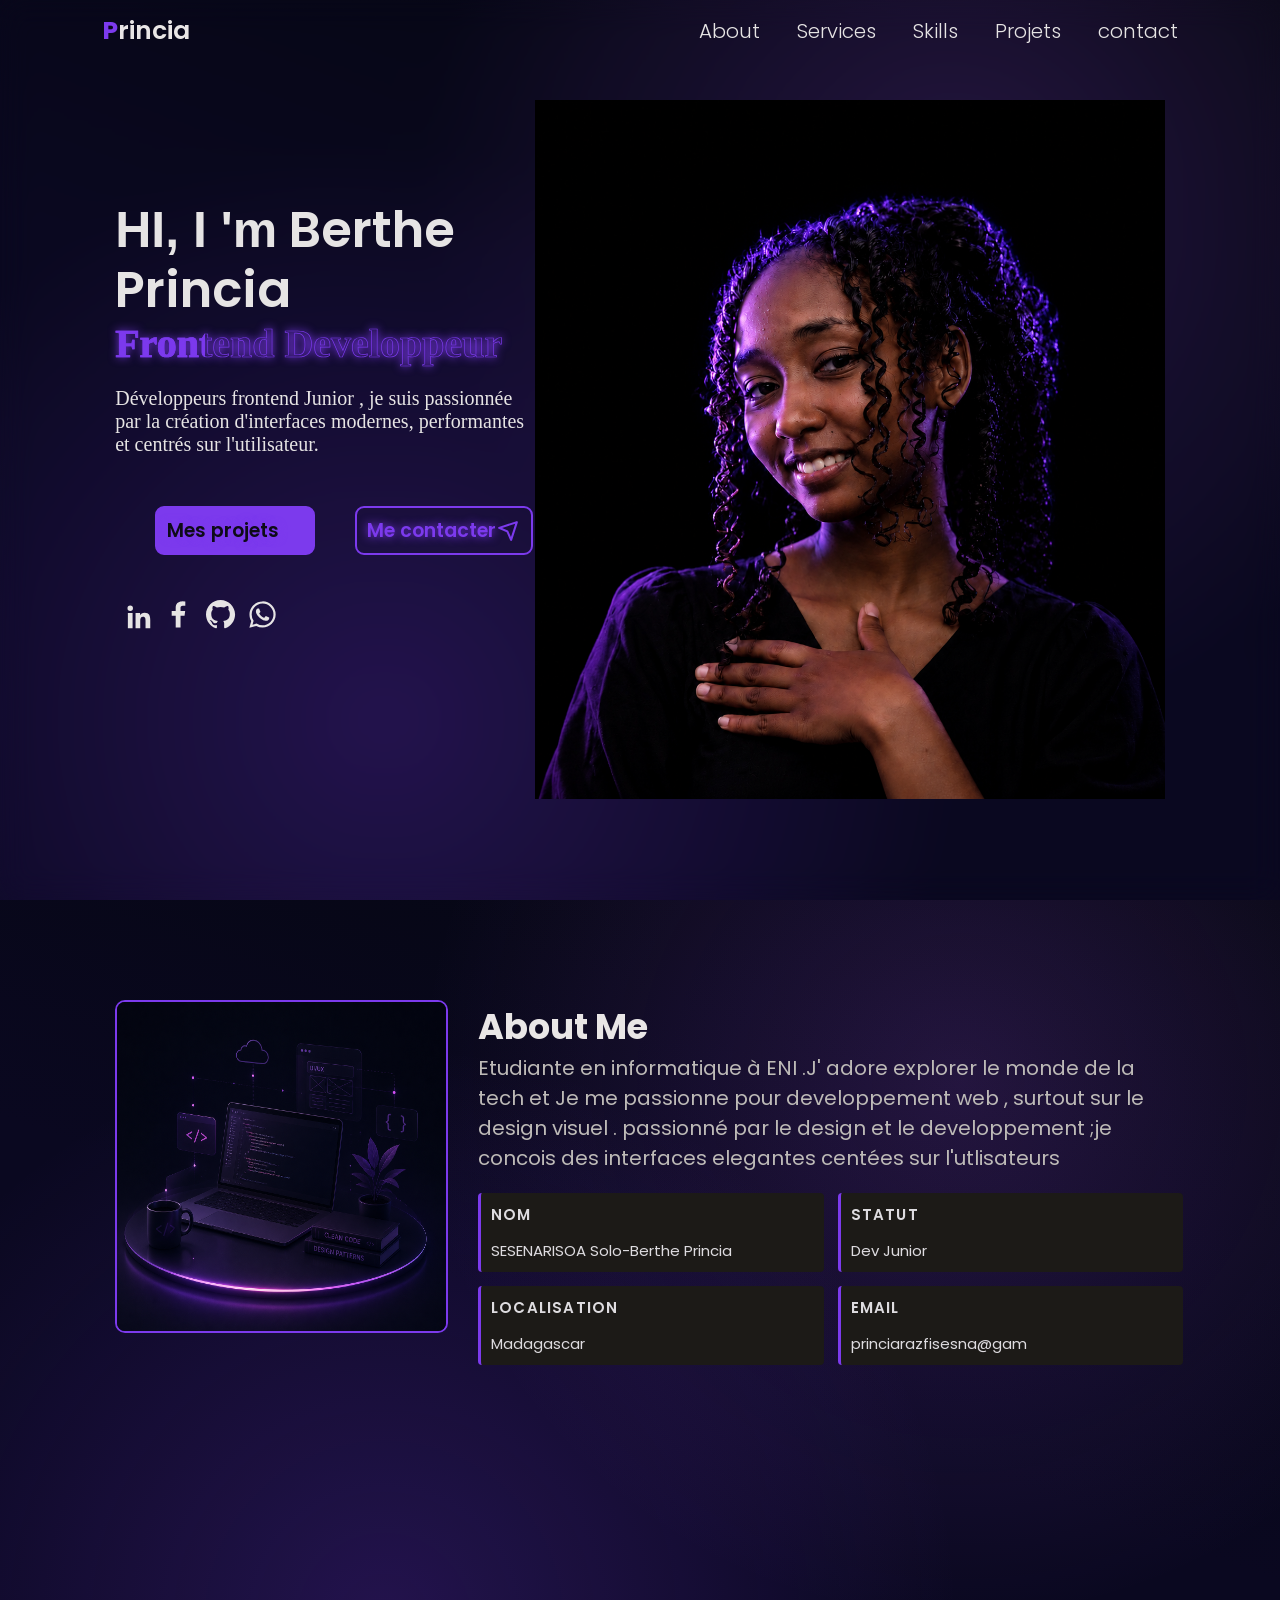
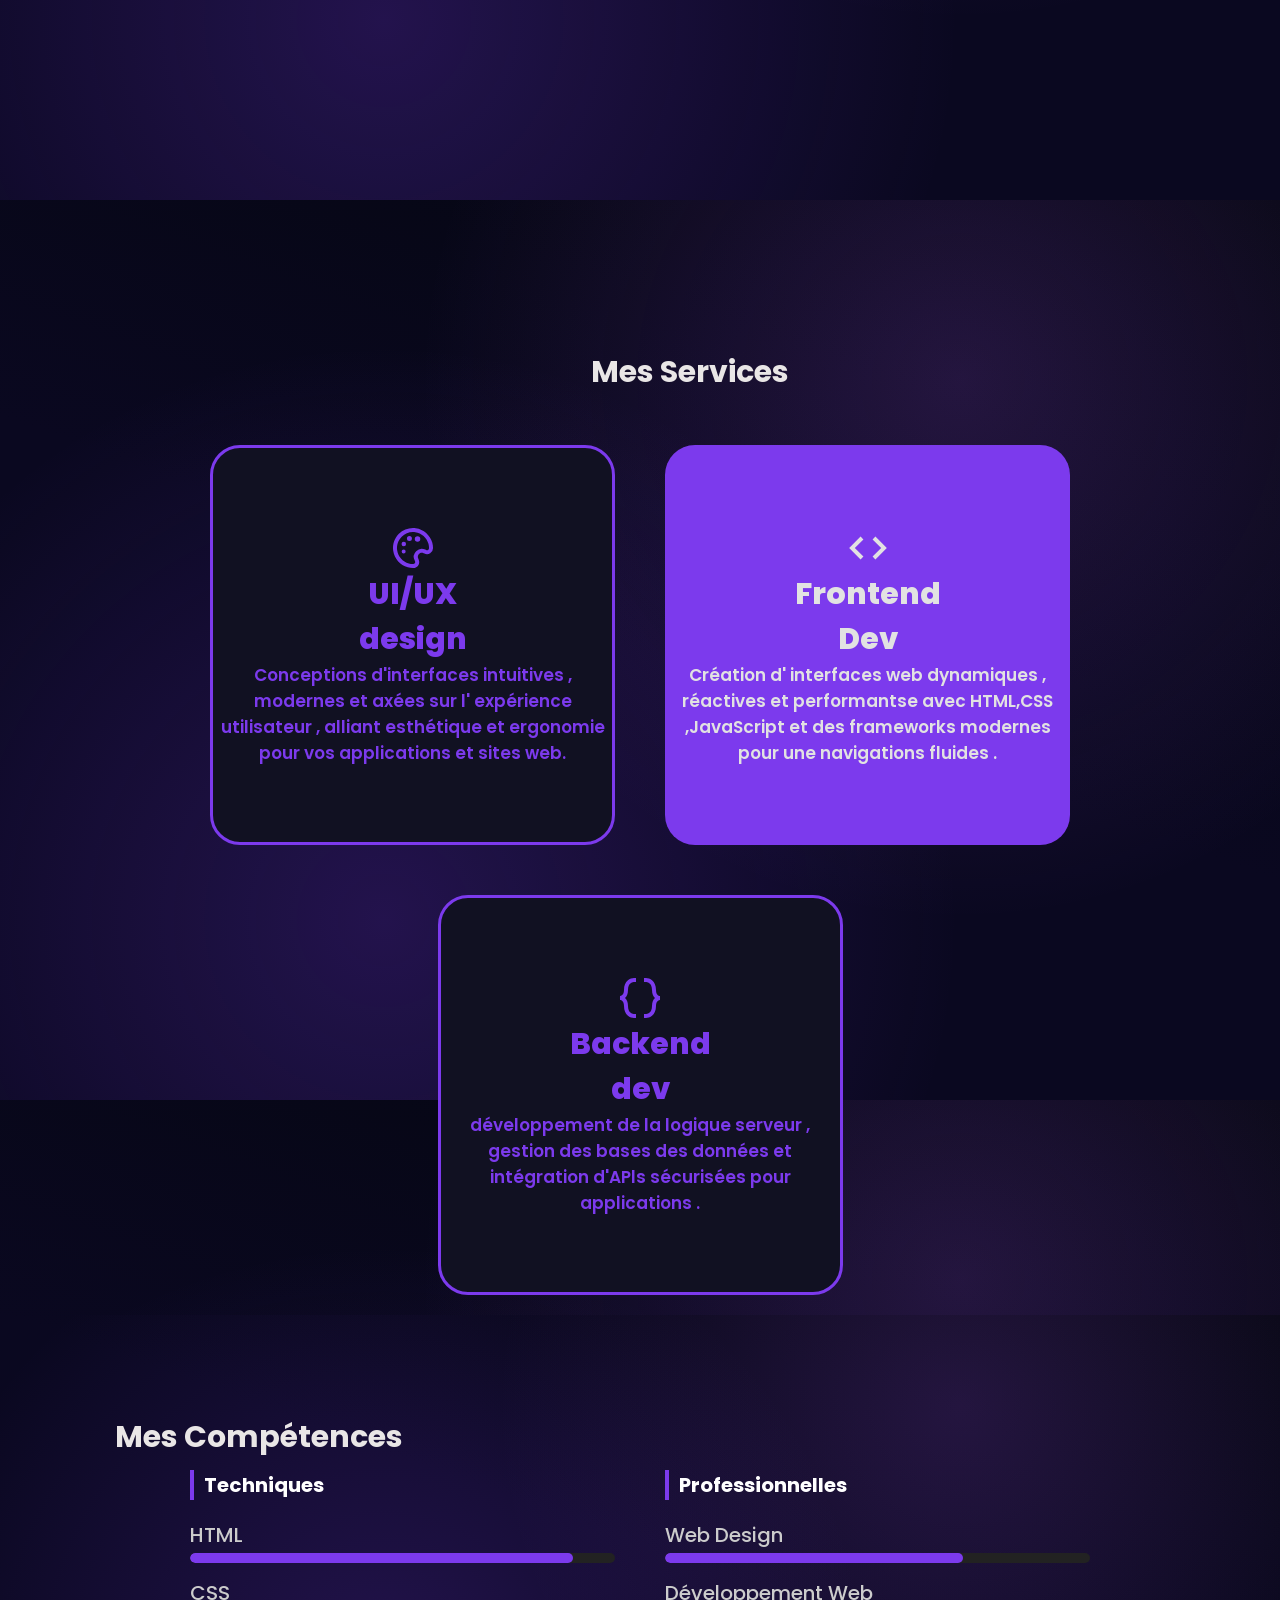
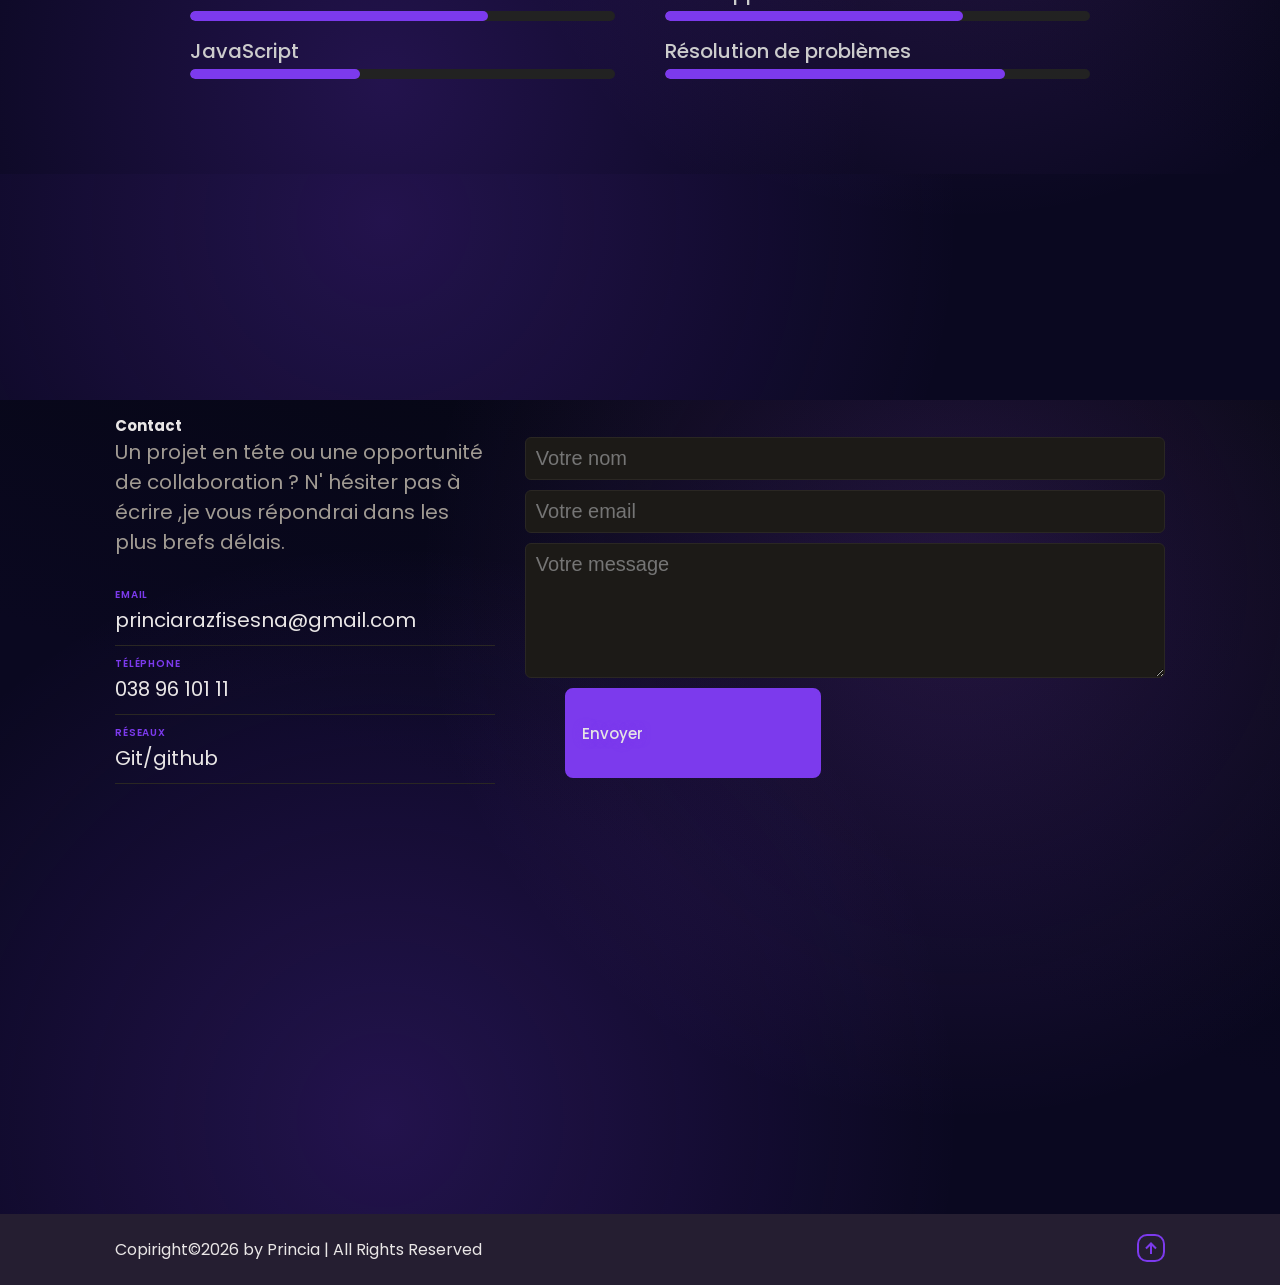
==== commit 09d685d4: "feat : amélioration" ====
--- a/index.html
+++ b/index.html
@@ -115,7 +115,7 @@
             <div id="info" >
                
                  <div class="prop">
-                    <img  class="hero-image" src="./assets/images/1785416243844.png" alt="">
+                    <img  class="hero-image" src="./assets/images/file_000000005fcc71fbab741b5498dfc510.png" alt="">
                 <div class="ligne"> </div>
 
             </div>
@@ -181,12 +181,12 @@
                 <div  id="serf" class="service-box">
 
                     <div   class="service-info">      
-                        <svg  xmlns="http://www.w3.org/2000/svg" width="38" height="38"  
+                        <svg  xmlns="http://www.w3.org/2000/svg" width="48" height="48"  
                         fill="currentColor" viewBox="0 0 24 24" >
                         <!--Boxicons v3.0.8 https://boxicons.com | License  https://docs.boxicons.com/free-->
                         <path d="M13.4 2.1c-3.16-.43-6.24.6-8.47 2.83S1.67 10.25 2.1 13.4c.53 3.89 3.46 7.21 7.29 8.25.86.23 1.74.35 2.62.35h.14c1.03-.02 1.97-.55 2.52-1.43.54-.88.6-1.95.15-2.88l-.2-.42c-.45-.94-.1-1.8.39-2.28s1.34-.84 2.28-.39l.41.2c.93.45 2 .39 2.88-.15a3 3 0 0 0 1.43-2.52c.01-.92-.1-1.85-.35-2.76-1.04-3.83-4.35-6.75-8.25-7.29Zm6.12 10.86c-.3.18-.65.2-.96.05l-.41-.2a3.96 3.96 0 0 0-4.56.78 3.96 3.96 0 0 0-.78 4.56l.2.42c.15.31.13.66-.05.96-.19.3-.49.47-.84.48-.74.02-1.48-.08-2.21-.28-3.06-.83-5.4-3.48-5.83-6.59-.34-2.53.48-5 2.27-6.79a7.96 7.96 0 0 1 5.66-2.34c.37 0 .75.03 1.13.08 3.11.42 5.75 2.76 6.59 5.83.2.73.29 1.47.28 2.21 0 .35-.18.66-.48.84Z"></path><path d="M7.33 12.76a1 1 0 1 0 0 2 1 1 0 1 0 0-2m.07-3.83a1.12 1.12 0 1 0 0 2.24 1.12 1.12 0 1 0 0-2.24m2.81-2.87a1.25 1.25 0 1 0 0 2.5 1.25 1.25 0 1 0 0-2.5m4.06.11a1.38 1.38 0 1 0 0 2.76 1.38 1.38 0 1 0 0-2.76"></path>
                         </svg>
-                        <h4>UI/UX design </h4>
+                        <h4>UI/UX <br> design </h4>
                         <p>Conceptions d'interfaces intuitives , modernes et axées sur l' expérience utilisateur , alliant esthétique et ergonomie pour vos applications et sites web.</p>
                     </div>
 
@@ -196,12 +196,12 @@
                 <div class="service-box">
 
                     <div class="service-info">
-                         <svg  xmlns="http://www.w3.org/2000/svg" width="38" height="38"  
+                         <svg  xmlns="http://www.w3.org/2000/svg" width="48" height="48"  
                         fill="currentColor" viewBox="0 0 24 24" >
                         Boxicons v3.0.8 https://boxicons.com | License  https://docs.boxicons.com/free-->
                         <path d="M9.71 16.29 5.41 12l4.3-4.29-1.42-1.42L2.59 12l5.7 5.71zm6 1.42 5.7-5.71-5.7-5.71-1.42 1.42 4.3 4.29-4.3 4.29z"></path>
                         </svg> 
-                        <h4>Frontend Dev</h4>
+                        <h4>Frontend  <br>Dev</h4>
                         <p>Création d' interfaces web dynamiques , réactives et performantse avec HTML,CSS ,JavaScript et des frameworks modernes pour une navigations fluides . </p>
                      </div>
 
@@ -215,7 +215,7 @@
                         <!--Boxicons v3.0.8 https://boxicons.com | License  https://docs.boxicons.com/free-->
                         <path d="M4 8c0 2.8-1.68 2.99-2.01 3v2c.1 0 2.01.03 2.01 3 0 4.74 3.27 6 5 6h1v-2h-.99C8.7 20 6 19.83 6 16c0-1.99-.67-3.25-1.5-4C5.34 11.25 6 9.99 6 8c0-3.83 2.7-3.99 3-4h1V2H9C7.27 2 4 3.26 4 8M20 8c0-4.74-3.27-6-5-6h-1v2h.99C15.3 4 18 4.17 18 8c0 1.99.67 3.25 1.5 4-.84.75-1.5 2.01-1.5 4 0 3.83-2.7 3.99-3 4h-1v2h1c1.73 0 5-1.26 5-6 0-2.8 1.68-2.99 2.01-3v-2c-.1 0-2.01-.03-2.01-3"/>
                         </svg>
-                        <h4>Backend dev</h4>
+                        <h4>Backend <br>dev</h4>
                         <p>développement de la logique serveur , gestion des bases des données et intégration d'APls sécurisées pour applications .
                         </p>
                     </div>
@@ -280,36 +280,82 @@
 
         <!-- ========section project====== -->
 
-          <section class="projects" id="projects">
+          <!-- <section class="projects" id="projects">
 
             <h2 class="section-title">Mes <span>Projets</span></h2>
 
             <div class="projects-grid">
 
                 <div class="project-card">
-                    <img src="assets/project1.jpg" alt="Projet 1" />
+                    <img src="assets/images/file_00000000fc608210b66745e9cc0a1408.png" alt="Projet 1" />
                     <h3>Calculatrice</h3>
                     <p>Application web de calcul avec interface épurée.</p>
                 </div>
 
                 <div class="project-card">
-                    <img src="assets/project2.jpg" alt="Projet 2" />
+                    <img src="assets/images/file_000000004e448210ad253c8c4c19da0e.png" alt="Projet 2" />
                     <h3>Portfolio</h3>
                     <p>Site personnel responsive avec animations CSS.</p>
                 </div>
 
                 <div class="project-card">
-                    <img src="assets/project3.jpg" alt="Projet 3" />
+                    <img src="" alt="Projet 3" />
                     <h3>Todo List</h3>
                     <p>Gestionnaire de tâches avec stockage local.</p>
                 </div>
 
             </div>
 
-        </section>
-
-
-         <section class="contact" id="contact">
+        </section> -->
+
+ <!-- ==========contact========= -->
+        <section id="contact" class="section contact">
+  <div class="section-header">
+  
+    <h2 class="section-title">Contact</h2>
+  </div>
+
+  <div class="contact-content">
+    <div class="contact-info">
+      <p>Un projet en téte ou une opportunité de collaboration ? N' hésiter pas à écrire ,je vous répondrai dans les plus brefs délais.</p>
+      <div class="contact-item">
+        <span class="contact-label">Email</span>
+        <span>princiarazfisesna@gmail.com</span>
+      </div>
+      <div class="contact-item">
+        <span class="contact-label">Téléphone</span>
+        <span>038 96 101 11</span>
+      </div>
+      <div class="contact-item">
+        <span class="contact-label">Réseaux</span>
+        <span>Git/github</span>
+      </div>
+    </div>
+
+    <form class="contact-form">
+      <input type="text" placeholder="Votre nom" required>
+      <input type="email" placeholder="Votre email" required>
+      <textarea rows="5" placeholder="Votre message" required></textarea>
+      <button type="submit" class="btn btn-primary">
+        <!-- <img id="mg" src="assets/images/file_000000000bfc81f492465e266b60a88f.png" alt=""> -->
+        <span>Envoyer </span>
+    </button>
+    </form>
+  </div>
+
+</section>
+
+
+
+
+
+
+
+
+
+
+
+         <!-- <section class="contact" id="contact">
 
             <h2 class="section-title">Contactez-<span>moi</span></h2>
             
@@ -330,7 +376,7 @@
             
             </form>
 
-        </section>
+        </section> -->
 
     </main>
 
--- a/css/style.css
+++ b/css/style.css
@@ -20,7 +20,12 @@
     /* font-family: 'Poppins', sans-serif; */
     margin: 0;
     height: 100vh;
-    background:#000000;
+    min-height: auto;
+     background: radial-gradient(circle at  30% 80%, rgba(124,58,237,0.22), transparent 50%) ,
+                radial-gradient(circle at  75% 20%, rgba(168,85,247,0.18), transparent 45%) ,
+                linear-gradient(200deg,#04060f 0%, #0a0820 50%) ;
+    /* padding-bottom: 7rem; */
+    backdrop-filter: blur(15px);
     color: rgb(233, 230, 230);
     scroll-behavior: smooth;
     box-sizing: border-box;      
@@ -157,10 +162,10 @@
     display:flex;
     /* justify-content: center;
     align-items: center; */
-    background-image: url(../assets/images/20260729_074100_0000.png);
+    /* background-image: url(../assets/images/20260729_074100_0000.png);
     background-position:top center ;
     background-size: cover;
-    background-repeat: no-repeat;
+    background-repeat: no-repeat; */
     width: 100%;
     height: 100%;
     
@@ -319,24 +324,24 @@
     align-items: end;
 }
 
-.hero-image{
+img{
     position: relative;
     top: 0;
     right: 0;
-    width: 50%;
+    width: 70vh;
     display: flex;
     justify-content: flex-end;
     align-items: top ;
-    height: 25vh ;
+    height: auto ;
     
 }
 
 /*------- A PROPOS------- */
 
-.propos{
+/* .propos{
     background: radial-gradient(circle at 85% 15%, rgba(124,58,237,0.12), transparent 40%) ,
                 linear-gradient(180deg,#0b0a22 0%, #070512 50%,#04060f 100%) ;
-}
+} */
 
 .about-content {
     display: flex;
@@ -416,7 +421,7 @@
 
 
 ::-webkit-scrollbar{
-    width: 15px;
+    width: 20px;
 
 }
 
@@ -432,17 +437,135 @@
 }
 
 
+/* ----------service----------- */
+/* services */
+.heading{
+    text-align: center;
+    font-size: 3rem;
+    margin: 5rem ;
+    width: 100%;
+    max-width: 1200px;
+  
+    
+}
+
+.service{
+    background: #110c18;
+    background-color: #251e31;
+    color: #000000;
+
+}
+
+.service h2{
+    color: #dedce0;
+    font-size: 2px;
+}
+
+.service-container{
+    display: flex;
+    flex-wrap: wrap;
+    justify-content: center;
+    gap: 5rem;
+    align-items: center;
+}
+
+.service-box{
+    width: 45vh;
+    height: auto;
+    display: flex;
+    justify-content: center;
+    align-items: center;
+    background-color: #7c3aed;
+    height: 400px;
+    border-radius: 3rem;
+    cursor: pointer;
+    border: 5px  solid transparent;
+    backdrop-filter: blur(12px);
+    transition: .3s ease-in-out;
+    color:rgb(226, 226, 226) ; 
+
+}
+
+.service-box:hover{
+    background: #111122;
+    color: #7c3aed;
+    border: 3px solid #7c3aed;
+    transform: scale(1.03);
+}
+
+.service-info{
+    display: flex;
+    flex-direction: column;
+    text-align: center;
+    justify-content: center;
+    align-items: center;
+    overflow: hidden;
+    /* padding: 0.2rem; */
+}
+
+.service-info h4{
+    font-size: 3rem;
+    /* margin: 2rem 0; */
+    font-weight: 800;
+
+}
+
+.service-info p{
+    font-weight: 600;
+    font-size: 1.7rem;
+    line-height: 1.;
+}
+
+.services-info svg{
+    font-size: 8rem;
+
+}
+
+#serf{
+    background: #111122;
+    color: #7c3aed;
+    border: 3px solid #7c3aed;
+     
+}
+
+#serf:hover{
+
+   background-color: #7c3aed;
+    color:rgb(226, 226, 226) ; 
+  transform: scale(1.03);
+}
+
+
+.card-projet{
+    background-color: #463268;
+    display: inline-flex;
+    flex-direction: wrap;
+    gap: 2rem;
+    align-items: center;
+}
+
+
+
 
 /* Compétences */
 
+
+
 .projets{
-    background-color: #423e49;
+    
     display: flex;
     justify-content: center;
     align-items: center;
     flex-direction: column;
     gap:6rem ;
-    background: #000000;
+     /* min-height: auto;
+     background: radial-gradient(circle at  30% 80%, rgba(124,58,237,0.22), transparent 50%) ,
+                radial-gradient(circle at  75% 20%, rgba(168,85,247,0.18), transparent 45%) ,
+                linear-gradient(200deg,#04060f 0%, #0a0820 50%) ;
+    padding-bottom: 7rem;
+    backdrop-filter: blur(15px);
+    font-size: 2rem;
+     */
    
 }
 .haut{
@@ -493,124 +616,27 @@
 }
 
 
-/* ----------service----------- */
-/* services */
-.heading{
-    text-align: center;
-    font-size: 3rem;
-    margin: 5rem 0;
-    width: 100%;
-    max-width: 1200px;
-    
-}
-
-.service{
-    background: #110c18;
-    background-color: #251e31;
-    color: #000000;
-
-}
-
-.service h2{
-    color: #dedce0;
-    font-size: 1rem;
-}
-
-.service-container{
-    display: flex;
-    flex-wrap: wrap;
-    justify-content: center;
-    gap: 5rem;
-    align-items: center;
-}
-
-.service-box{
-    width: 45vh;
-    height: auto;
-    display: flex;
-    justify-content: center;
-    align-items: center;
-    background-color: #7c3aed;
-    height: 400px;
-    border-radius: 3rem;
-    cursor: pointer;
-    border: 5px  solid transparent;
-    backdrop-filter: blur(12px);
-    transition: .3s ease-in-out;
-    color:rgb(226, 226, 226) ; 
-
-}
-
-.service-box:hover{
-    background: #111122;
-    color: #7c3aed;
-    border: 3px solid #7c3aed;
-    transform: scale(1.03);
-}
-
-.service-info{
-    display: flex;
-    flex-direction: column;
-    text-align: center;
-    justify-content: center;
-    align-items: center;
-    padding: 3rem;
-}
-
-.service-info h4{
-    font-size: 4rem;
-    margin: 2rem 0;
-    font-weight: 800;
-
-}
-
-.service-info p{
-    font-weight: 600;
-    font-size: 1.7rem;
-    line-height: 1.;
-}
-
-.services-info svg{
-    font-size: 8rem;
-
-}
-
-#serf{
-    background: #111122;
-    color: #7c3aed;
-    border: 3px solid #7c3aed;
-     
-}
-
-#serf:hover{
-
-   background-color: #7c3aed;
-    color:rgb(226, 226, 226) ; 
-  transform: scale(1.03);
-}
-
-
-.card-projet{
-    background-color: #463268;
-    display: inline-flex;
-    flex-direction: wrap;
-    gap: 2rem;
-    align-items: center;
-}
 
 /* ---------- SKILLS ---------- */
-.skills {
-    padding: 6rem 8%;
-    background: #0b0b0b;
+
+.skills{
+    min-height: auto;
+     background: radial-gradient(circle at  30% 80%, rgba(124,58,237,0.22), transparent 50%) ,
+                radial-gradient(circle at  75% 20%, rgba(168,85,247,0.18), transparent 45%) ,
+                linear-gradient(200deg,#04060f 0%, #0a0820 50%) ;
+    padding-bottom: 7rem;
+    backdrop-filter: blur(15px);
     font-size: 2rem;
-}
+
+}
+
 
 .skills-container {
     display: grid;
     grid-template-columns: 1fr 1fr;
     gap: 5rem;
     max-width: 900px;
-    margin: 0 auto;
+    margin: 1rem auto;
 }
 
 .skills-column h3 {
@@ -650,191 +676,6 @@
 
 
 
-/* .projets-card img{
-    max-width: 3px;
-} */
-
-/* MY SKILLS */
-
-
-
-/* .skills{
-   color:rgb(221, 219, 219); 
-   min-height:  auto; */
-  
-   /* padding-bottom: 7rem; */
-   /* background: #675785;
-
-
-
-} */
-
-/* .skills .skills-row{
-    display: block ; */
-
-    /* gap: 7rem; */
-    /* margin: 2rem; */
-  
-     /* flex-wrap: nowrap; */
-    /* flex-direction: row; */
-    /* align-content: center;
-    justify-content: center; */
-    
-
-/* }   
-
-.skills-row .skills-column{ */
-    /* flex: 1 1 40rem; */
-    /* display: inline-flex ;
-    flex-wrap: wrap;
-    flex-direction: row; */
-    /* align-content: center; */
-    /* justify-content: center; */
-
-
-
-/* .skills-column.skills-box{
-    display: flex;
-    gap: 1;
-      flex-wrap:nowrap ;
-      flex-direction: row;
-} */
-
-
-/* .skills-column .title{
-    font-size: 2.5rem;
-    margin: 0 0 1.5rem;
-    display: flex;
-} */
-
-/* .skills-content{ */
-    /* position: relative; */
-    /* display: flex;
-    gap: 2rem;
-    flex-wrap:wrap; */
-     /* border: .2rem solid #7c3aed;  */
-     /* border-radius: .6rem;
-    padding: .5rem 1.5 rem; */
-    /* z-index: 1; */
-    /* overflow: hidden; */
-    
- 
-
-/* .skills-box .skills-content::before{
-    content: '';
-    position: absolute;
-    top: 0;
-    width: 0;
-    height: 100%;
-    background: #322442;
-    z-index: -1;
-    transition: .5s;
-} */
-
-/* .skills-box .skills-content:hover{
-    transform: translateY(-7rem);
-} */
-/* span{
-    color: #7c3aed;
-} */
-
-/* .bar{
-    font-size: 19px;
-} */
-
-/* .technical-bars.bar .indfo span{
-    font-size: 17px;
-    font-weight: 500;
-    animation: showText 0.5s 1s linear forwards;
-    opacity: 0;
-} */
-/* 
-.technical-bars .bar .progress-line{
-    position: relative;
-    border-radius: 10px;
-    width: 200%;
-    height: 5px;
-    background-color: #7741ad;
-    animation: animate 1s cubic-bezier(1,0,0.5,1) forwards;
-    transform: scaleX(0);
-    transform-origin: left;
-} */
-
-/* .Compétences{
-    display: flex;
-} */
-
-/* .skills-row{
-    display: flex;
-    flex-direction: row;
-} */
-/* 
-.skills-column{
-    display: flex;
-    flex-direction: row;
-    gap: 20px; */
-    /* width: 25vw; */
-/* } */
-
-
-/* .bar .progress-line .html span{
-    height: 100%;
-    background-color: #7c3aed;
-    position: absolute;
-    border-radius: 10px;
-    animation: animate 1s 1s cubic-bezier(1,0,0.5,1) forwards;
-    transform: scaleX(0);
-    transform-origin: left;
-}
-
-.progress-line .html span{
-    width:  10%;
-} */
-
-
-
-
-
-
-
-
-
-/* .skills-content .progress{
-    padding: 1rem 10px;
-     position: relative;
-    border: .2rem solid #7c3aed;
-    border-radius: .6rem;
-    width: 100%; */
-    /* padding: .5rem 1.5 rem; */
-    /* margin: 1rem ; */
-    /* z-index: 1;
-    overflow: hidden;
-   
-}
-
-.skills-content .progress h3{
-    font-size: 1.7rem;
-    display: flex;
-    justify-content: space-between;
-}
-
-.skills-content .progress h3 span{
-    color: #7c3aed;
-} */
-
-/* .skills-content .progress .bar{
-    height: 2rem;
-    border-radius: .6rem;
-    border: .2rem solid #7c3aed;
-    padding: .5rem;
-    margin: 1rem 0; */
-    /* background-color: #7c3aed;
-    animation:animate 1s cubic-bezier(1,0,0,5,1) forwards;
-    transform: scaleX(0);
-    transform-origin: left; */
-    
-    
-
 
 .skills-content .progress .bar span{
     display: block;
@@ -845,179 +686,7 @@
 }
 
 
-/* 
-pour hover des span */
-/* html
-.skills-column:nth-child(1) .skills-content .progress:nth-child(1) .bar span{
-    width: 90%;
-   
-
-}
-
-.skills-column:nth-child(1) .skills-content .progress:nth-child(1) .bar span::before{
-     content: '';
-    position: absolute;
-    top: 45px;
-    width: 0;
-    height: 2.5rem;
-    background: #7c3aed;
-    z-index:-1;
-    transition: .9s;
-}
-
-.skills-column:nth-child(1) .skills-content .progress:nth-child(1) .bar span:hover::before{
-    width: 90%;
-} */
-
-
-
-
-
-/* CSS */
-
-/* .skills-column:nth-child(1) .skills-content .progress:nth-child(2) .bar span{
-    width: 70%;
-    
-
-}
-
-.skills-column:nth-child(1) .skills-content .progress:nth-child(2) .bar span::before{
-     content: '';
-    position: absolute;
-    top: 45px;
-    width: 0;
-    height: 2.5rem;
-    background: #7c3aed;
-    z-index:-1;
-    transition: .9s;
-}
-
-.skills-column:nth-child(1) .skills-content .progress:nth-child(2) .bar span:hover::before{
-    width: 70%;
-} */
-
-/* JS */
-
-/* .skills-column:nth-child(1) .skills-content .progress:nth-child(3) .bar span{
-    width: 40%;
-    
-
-}
-
-.skills-column:nth-child(1) .skills-content .progress:nth-child(3) .bar span::before{
-     content: '';
-    position: absolute;
-    top: 45px;
-    width: 0;
-    height: 2.5rem;
-    background: #7c3aed;
-    z-index:-1;
-    transition: .9s;
-}
-
-.skills-column:nth-child(1) .skills-content .progress:nth-child(3) .bar span:hover::before{
-    width: 40%;
-} */
-
-
-/* web design  */
-/* .skills-column:nth-child(2) .skills-content .progress:nth-child(1) .bar span{
-    width: 70%;
-    
-}
-
-.skills-column:nth-child(2) .skills-content .progress:nth-child(1) .bar span::before{
-     content: '';
-    position: absolute;
-    top: 45px;
-    width: 0;
-    height: 2.5rem;
-    background: #7c3aed;
-    z-index:-1;
-    transition: .9s;
-}
-
-.skills-column:nth-child(2) .skills-content .progress:nth-child(1) .bar span:hover::before{
-    width: 70%;
-} */
-
-/* web developpement */
-
-/* .skills-column:nth-child(2) .skills-content .progress:nth-child(2) .bar span{
-    width: 40%;
-    
-
-} */
-
-/* .skills-column:nth-child(2) .skills-content .progress:nth-child(2) .bar span::before{
-     content: '';
-    position: absolute;
-    top: 45px;
-    width: 0;
-    height: 2.5rem;
-    background: #7c3aed;
-    z-index:-1;
-    transition: .9s;
-}
-
-.skills-column:nth-child(2) .skills-content .progress:nth-child(2) .bar span:hover::before{
-    width: 40%;
-} */
-
-
-
-
-
-
-   
-
-/* .projets-box{
-    display: inline-flex;
-    flex-direction: wrap;
-    gap: 2rem;
-    align-items: center;
-    /* row-gap: 5rem; */
-
-
-/* .projects1{
-    width: 10vw;
-    height: 30vh;
-    display: flex;
-    flex-direction: column;
-    align-items: center;
-    justify-content: center;
-    text-align: center;
-    background-color: #211c29;
-    border: 2px solid  #7c3aed;
-    border-radius: 3rem;
-    gap:   1rem;
-    padding: 4rem 1rem;
-    overflow: hidden;
-    cursor: pointer;
-    box-shadow: 0 0 2px  #7c3aed;
-    transition: .3s ease;
-}
-
-.projects1:hover{
-    box-shadow: 0 0 25px #7c3aed,
-                0 0 50px #7c3aed;
-    transform: scale(1.1);
-}
-
-.projects1 .img{
-    max-width: 300px;
-    border-radius:20px ;
-    object-fit: cover;
-}
-
-.projects h3{
-    font-size: 3rem;
-
-}
-
-.projects p{
-    font-size: 1.6rem;
-} */
+/*================ project=============== */
 
 
 .projects {
@@ -1064,7 +733,127 @@
 }
 
 /* ---------- CONTACT ---------- */
-.contact {
+
+#contact{
+ margin-top: 14rem;
+}
+.contact-content {
+  display: grid;
+  grid-template-columns: 1fr 1.2fr;
+  gap: 3rem;
+    transition: all 2s ease;
+    font-size: 2rem;
+}
+
+.contact-info p {
+  color: #a19b93;
+  margin-bottom: 2rem;
+  font-size: 2rem;
+}
+
+.contact-item {
+  display: flex;
+  flex-direction: column;
+  gap: 0.2rem;
+  padding: 1rem 0;
+  border-bottom: 1px solid #2a2723;
+}
+
+.contact-label {
+  color: #7c3aed;
+  font-size: 1rem;
+  text-transform: uppercase;
+  letter-spacing: 0.08em;
+  font-weight: 600;
+}
+
+.contact-form {
+  display: flex;
+  flex-direction: column;
+  gap: 1rem;
+  width: 50vw;
+ 
+}
+
+.contact-form input,
+.contact-form textarea {
+  background: #1c1a17;
+  border: 1px solid #2a2723;
+  border-radius: 6px;
+  padding: 0.9rem 1rem;
+  color: #f5f3ef;
+  font-family: 'Inter', sans-serif;
+  font-size: 2rem;
+  resize: vertical;
+  transition: border-color 0.25s ease;
+}
+
+.contact-form input:focus,
+.contact-form textarea:focus {
+  outline: none;
+  border-color: #7c3aed;
+}
+
+.contact-form button {
+    display: flex;
+    align-items: center;
+    justify-content: space-between;
+    padding: 1rem 1.5rem;
+    overflow: hidden;
+    width: 20vw;
+    height: 10vh;
+  /* align-self: flex-start; */
+  /* padding: 3rem 5rem; */
+  /* margin-top: 0.5rem; */
+  font-size: 1.5rem;
+   position: relative;
+    /* left: 0;  */
+}
+
+#mg{
+   position: absolute;
+   right: 15px;
+    /* margin-top: 1px; */
+    top: 0;
+    width: 30%;
+     align-self: flex-start;
+    height: auto;
+    /* margin-left: 4%;
+    padding-left: 0; */
+}
+
+/* .sociale-icone-cont{
+  display: flex;
+  align-items: center;
+  gap: 25px;
+  margin-top: 15px; 
+}
+.sociale-icone-cont img{
+  width: 30px;
+  height: 30px;
+  background-color: #7c3aed;
+  border-radius: 50%;
+  object-fit: contain;
+  cursor: pointer;
+  transition: transform 0.3s ease, filter 0.3s ease;
+}
+.sociale-icone-cont img:hover{
+  transform: translateY(-8px);
+  filter: brightness(1.3);
+} */
+.redirection{
+  display: flex;
+  justify-content: flex-end;
+}
+.redirection img{
+  width: 30px;
+  height: 30px;
+  background-color: #7c3aed;
+  border-radius: 50%;
+}
+
+
+/* .contact {
     padding: 8rem 7%;
     background: #0b0b0b;
 }
@@ -1117,19 +906,19 @@
 
 
 
-/* contact */
+contact */
 
 .contact{
-    min-height: auto;
+    /* min-height: auto;
      background: radial-gradient(circle at  30% 80%, rgba(124,58,237,0.22), transparent 50%) ,
                 radial-gradient(circle at  75% 20%, rgba(168,85,247,0.18), transparent 45%) ,
                 linear-gradient(200deg,#04060f 0%, #0a0820 50%) ;
     padding-bottom: 7rem;
-    backdrop-filter: blur(15px);
-
-}
-
-.contact form{
+    backdrop-filter: blur(15px); */
+
+}
+
+/* .contact form{
     max-width: 70rem;
     margin: 0 auto;
     text-align: center;
@@ -1141,9 +930,9 @@
     justify-content: space-between;
     flex-wrap: wrap;
     /* margin: 3%; */
- }
-
-.contact form .input-box .input-field{
+
+
+/* .contact form .input-box .input-field{
     position: relative;
     width: 49%;
     margin: .8rem 0 ;
@@ -1163,7 +952,7 @@
         border: .2rem solid #7c3aed;                                         
 
 
-}
+} */
 
 /* .input-box{
    padding: .8rem;
--- a/css/responsive.css
+++ b/css/responsive.css
@@ -168,6 +168,31 @@
 
 }
 
+.about-img {
+  width: 10vw;
+  height: auto;
+  max-height: 57vh;
+  aspect-ratio: 1;
+  background: linear-gradient(145deg, #1c1a17, #161412);
+  border: 2px solid #7c3aed;
+  border-radius: 10px;
+  position: relative;
+}
+
+
+.info-item{  
+  display: flex;
+  flex-direction: column;
+  gap: 1.3rem;
+  padding: 1rem;
+  background: #1c1a17;
+  color: #dedce0;
+  border-left: 3px solid #7c3aed;
+  border-radius: 4px;
+  width: 70vw;
+  height: auto;
+   
+}
 
 
 /* #info{
@@ -308,6 +333,24 @@
     align-items: center;
 }
 
+.contact-content {
+  display: flex;
+  flex-direction: column;
+  /* grid-template-columns: 1fr 1.2fr; */
+  gap: 3rem;
+    transition: all 2s ease;
+    font-size: 2rem;
+}
+
+.contact-form {
+  display: flex;
+  flex-direction: column;
+  gap: 1rem;
+  width: 70vw;
+ 
+}
+
+
 
 /* .service-info{
     display: flex;
@@ -406,7 +449,7 @@
 }
 
 @media (max-width: 768px) {
-    .header {
+    /* .header {
         padding: 0.8rem 5%;
     }
 
@@ -452,7 +495,7 @@
     .cv-btn:hover {
         background: #7c3aed;
         color: #fff;
-    }
+    } */
 
     .section-title {
         font-size: 2.4rem;
@@ -466,10 +509,10 @@
         font-size: 1.8rem;
     }
 
-    .input-group {
+    /* .input-group {
         grid-template-columns: 1fr;
         gap: 1rem;
-    }
+    } */
 
     .about-info {
         grid-template-columns: 1fr;
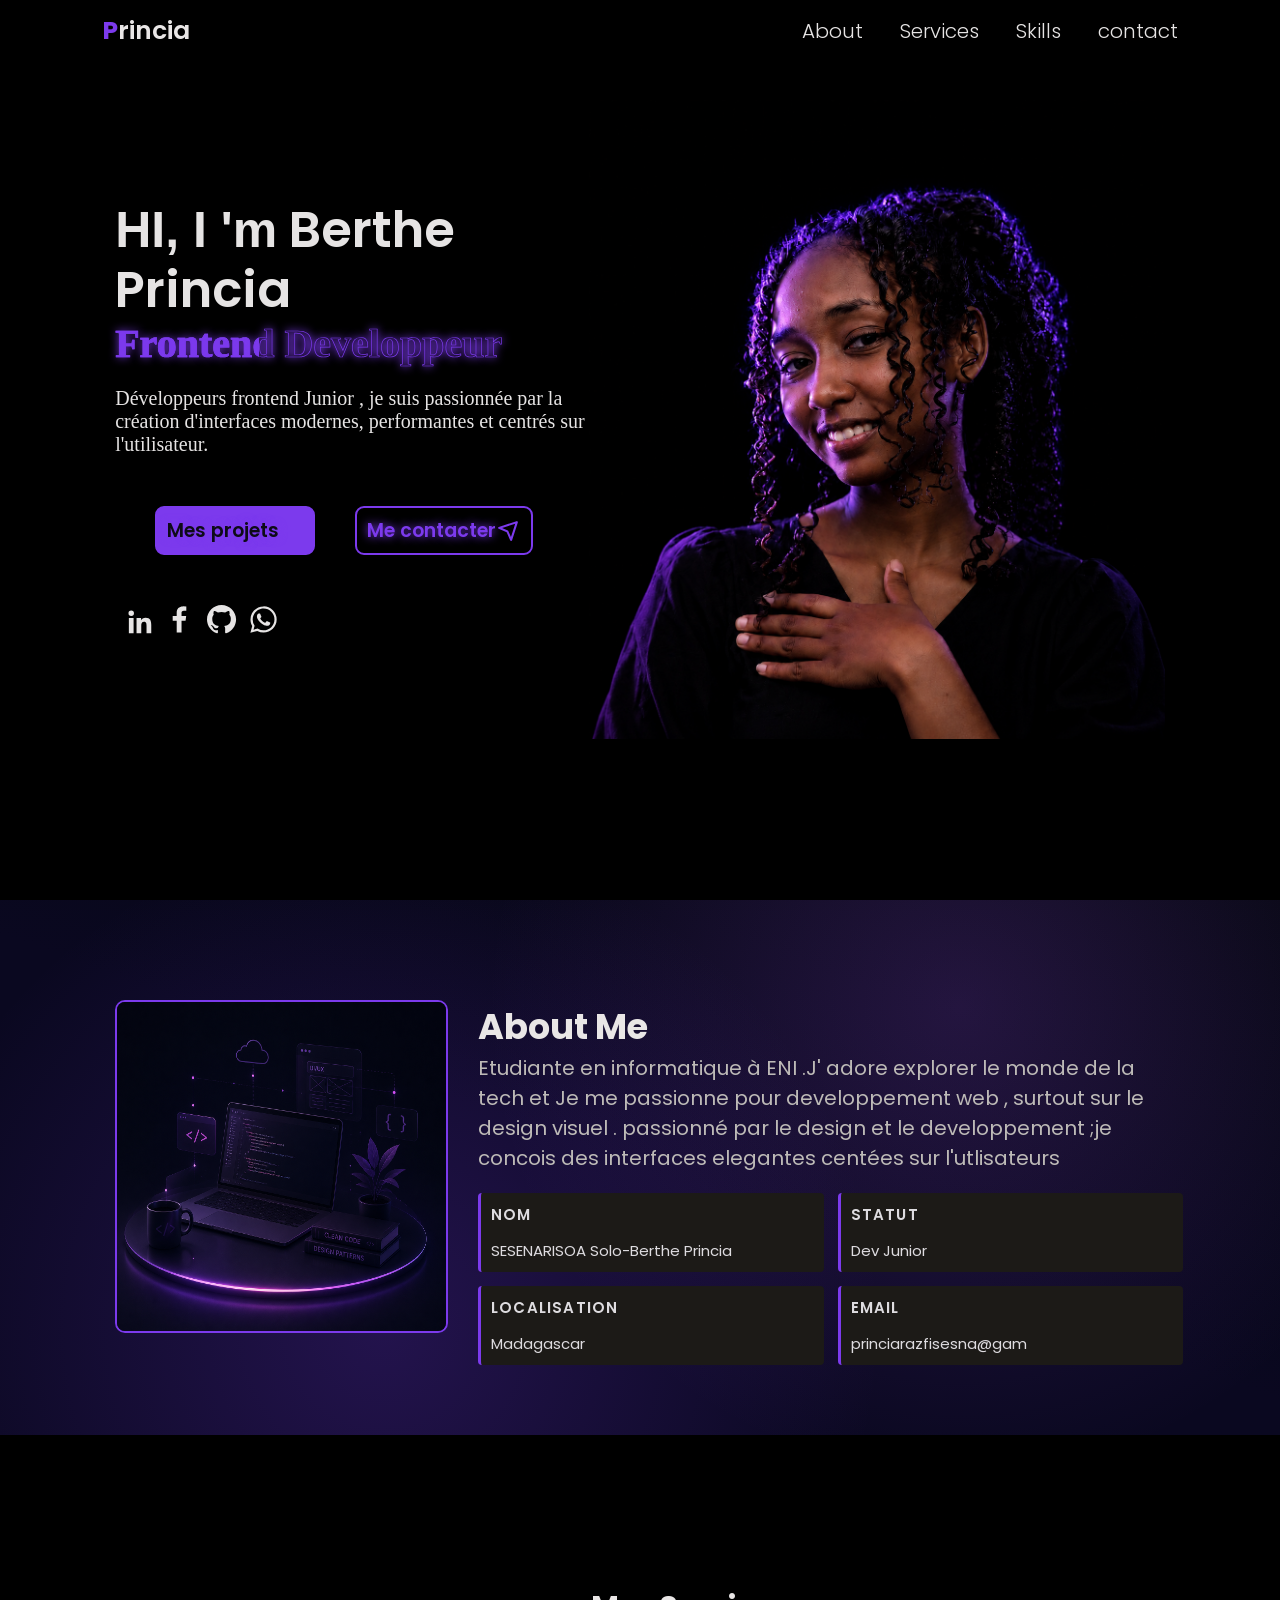
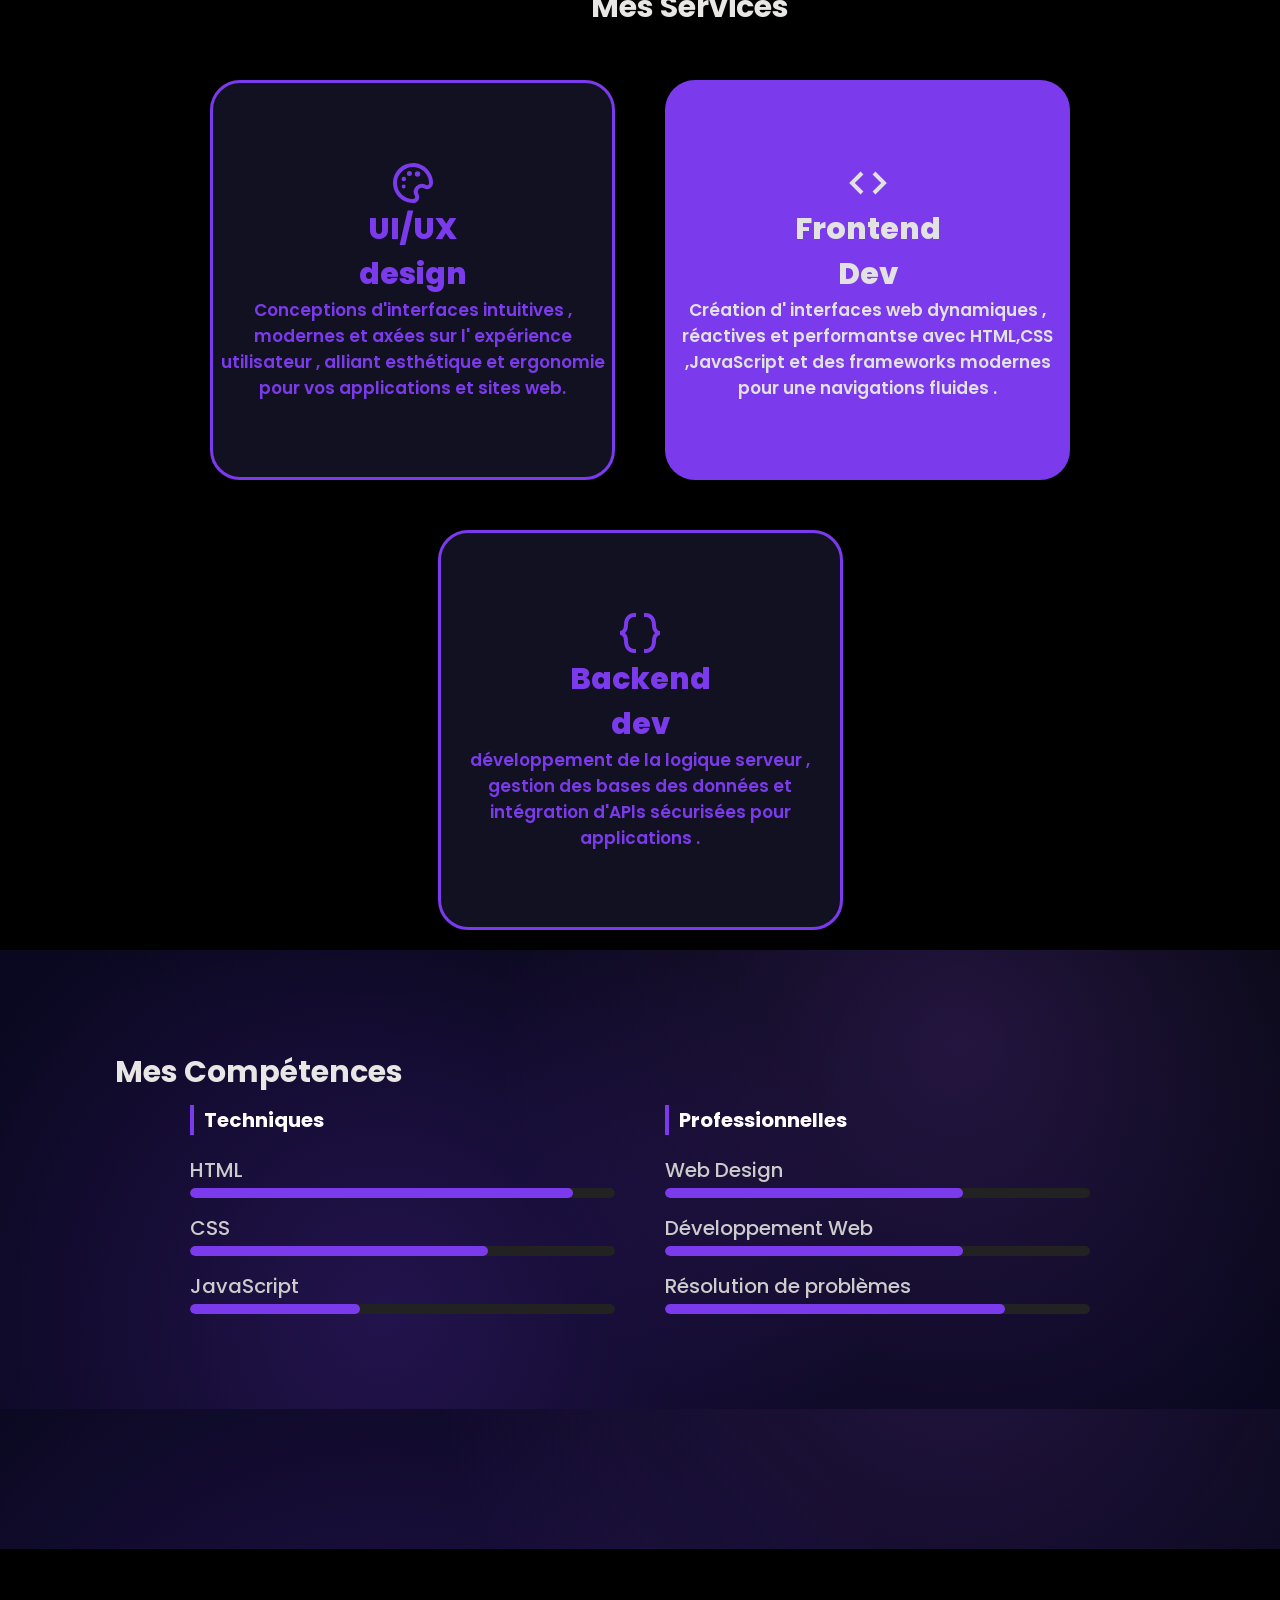
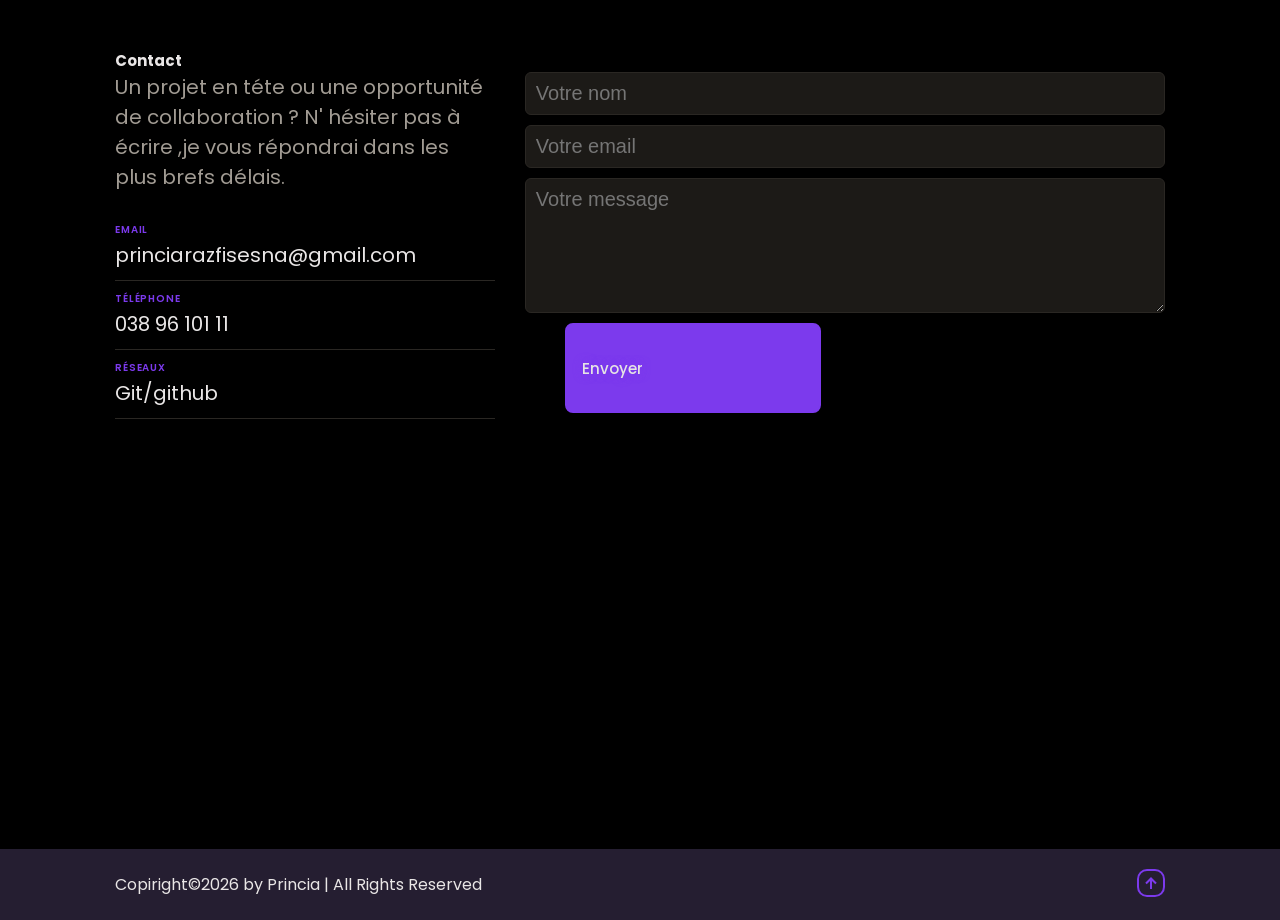
==== commit 6b40cef0: "feat :amélioration" ====
--- a/index.html
+++ b/index.html
@@ -37,7 +37,7 @@
             <a href="#propos"  >About</a>
             <a href="#services">Services</a>
             <a href="#competences" >Skills</a>
-            <a href="#projets" >Projets</a>
+            <!-- <a href="#projets" >Projets</a> -->
             <a href="#contact" >contact</a>
         </nav>
 
@@ -123,7 +123,7 @@
         </section>
 
         <!-- ======section about========= -->
-        <section id="about" class="propos"> 
+        <section id="propos" class="propos"> 
         
             <div class="about-content">
 
@@ -173,7 +173,7 @@
 
 
          <!-- =========section services======== -->
-        <section class="competences" id="competences">
+        <section class="competences" id="services">
 
             <h2 class="heading">Mes <span>Services</span></h2>
             <div class="service-container">
@@ -229,7 +229,7 @@
 
         <!-- =========section skills=========== -->
 
-        <section class="skills" id="skills">
+        <section class="skills" id="competences">
 
             <h2 class="section-title">Mes <span>Compétences</span></h2>
             <div class="skills-container">
--- a/css/style.css
+++ b/css/style.css
@@ -155,6 +155,7 @@
     min-height: 100vh;
     padding:10rem 9% 2rem ;
     font-family: 'Poppins', sans-serif;
+    background:#000;
   
 }
 
@@ -328,20 +329,28 @@
     position: relative;
     top: 0;
     right: 0;
-    width: 70vh;
+    width: 45vw;
     display: flex;
     justify-content: flex-end;
     align-items: top ;
     height: auto ;
     
+    
 }
 
 /*------- A PROPOS------- */
 
-/* .propos{
-    background: radial-gradient(circle at 85% 15%, rgba(124,58,237,0.12), transparent 40%) ,
-                linear-gradient(180deg,#0b0a22 0%, #070512 50%,#04060f 100%) ;
-} */
+.propos{
+
+
+      min-height: auto;
+     background: radial-gradient(circle at  30% 80%, rgba(124,58,237,0.22), transparent 50%) ,
+                radial-gradient(circle at  75% 20%, rgba(168,85,247,0.18), transparent 45%) ,
+                linear-gradient(200deg,#04060f 0%, #0a0820 50%) ;
+    padding-bottom: 7rem;
+    backdrop-filter: blur(15px);
+    font-size: 2rem;
+}
 
 .about-content {
     display: flex;
